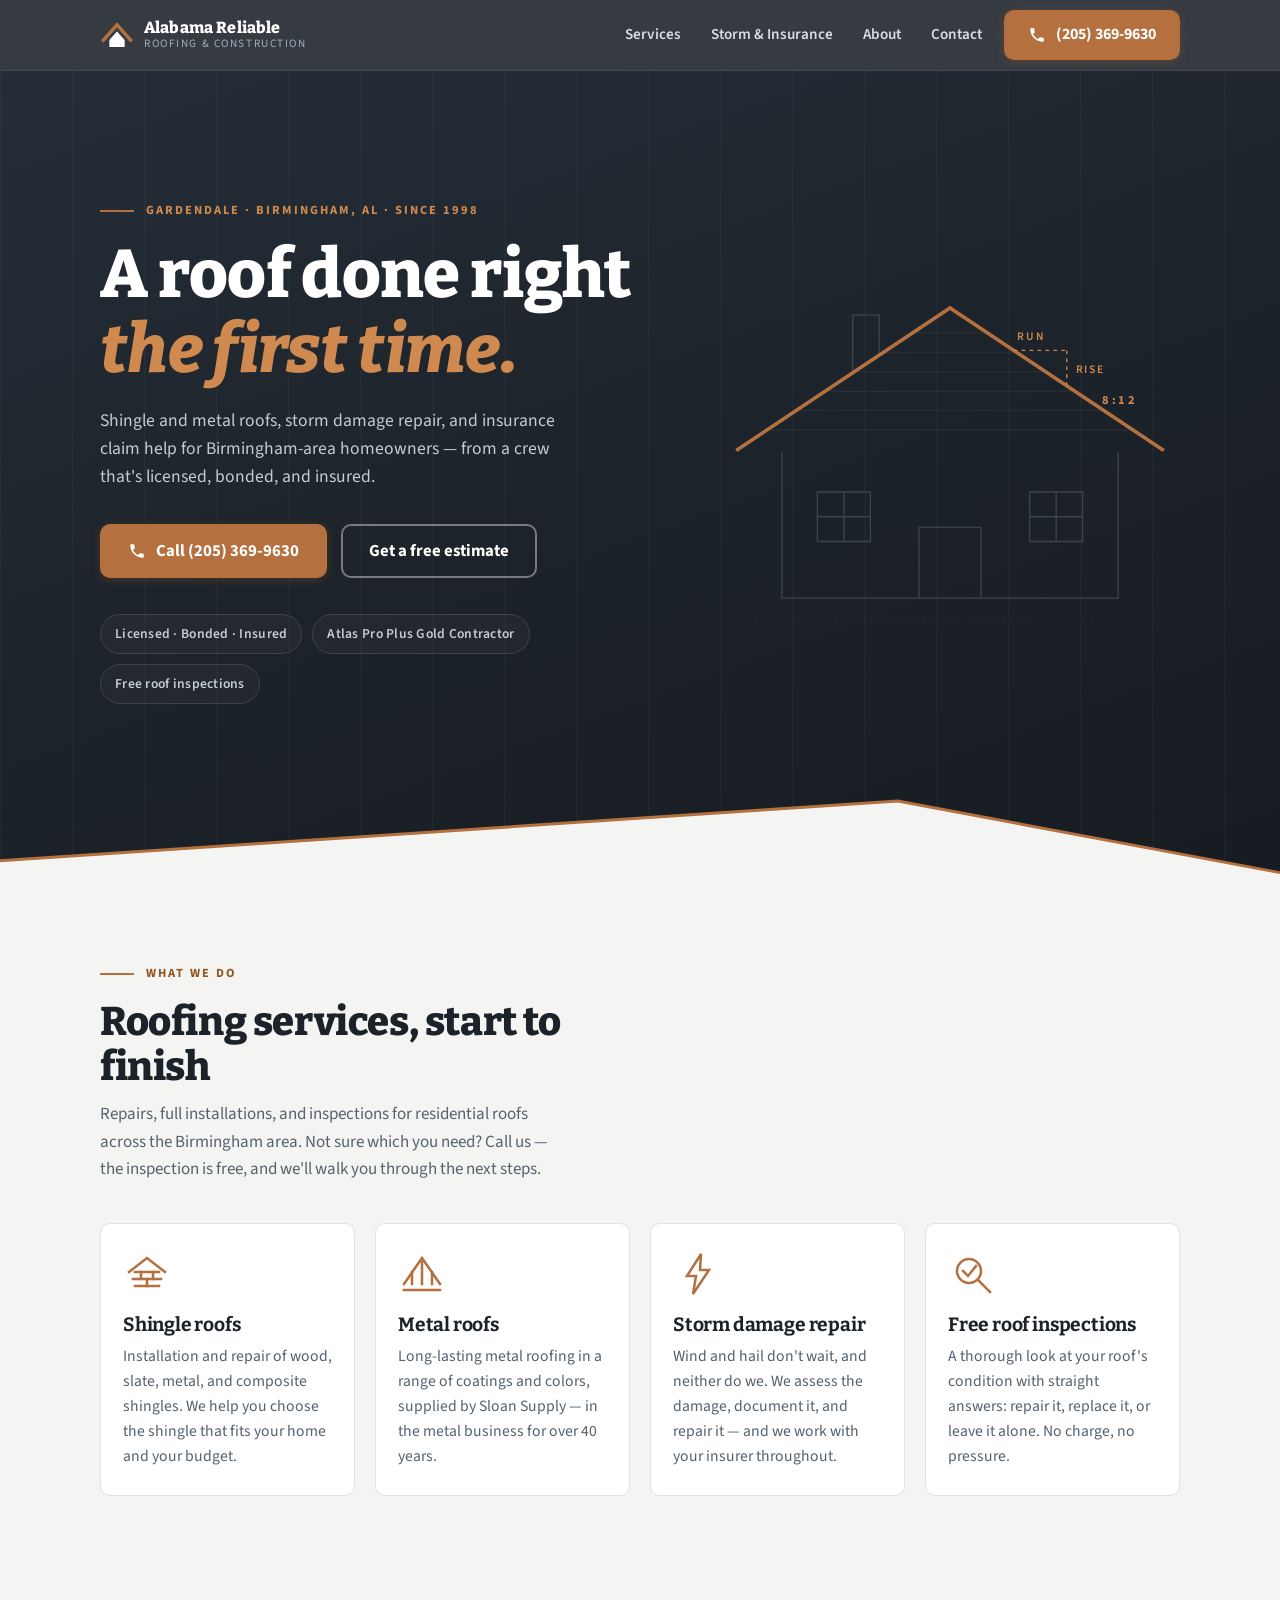
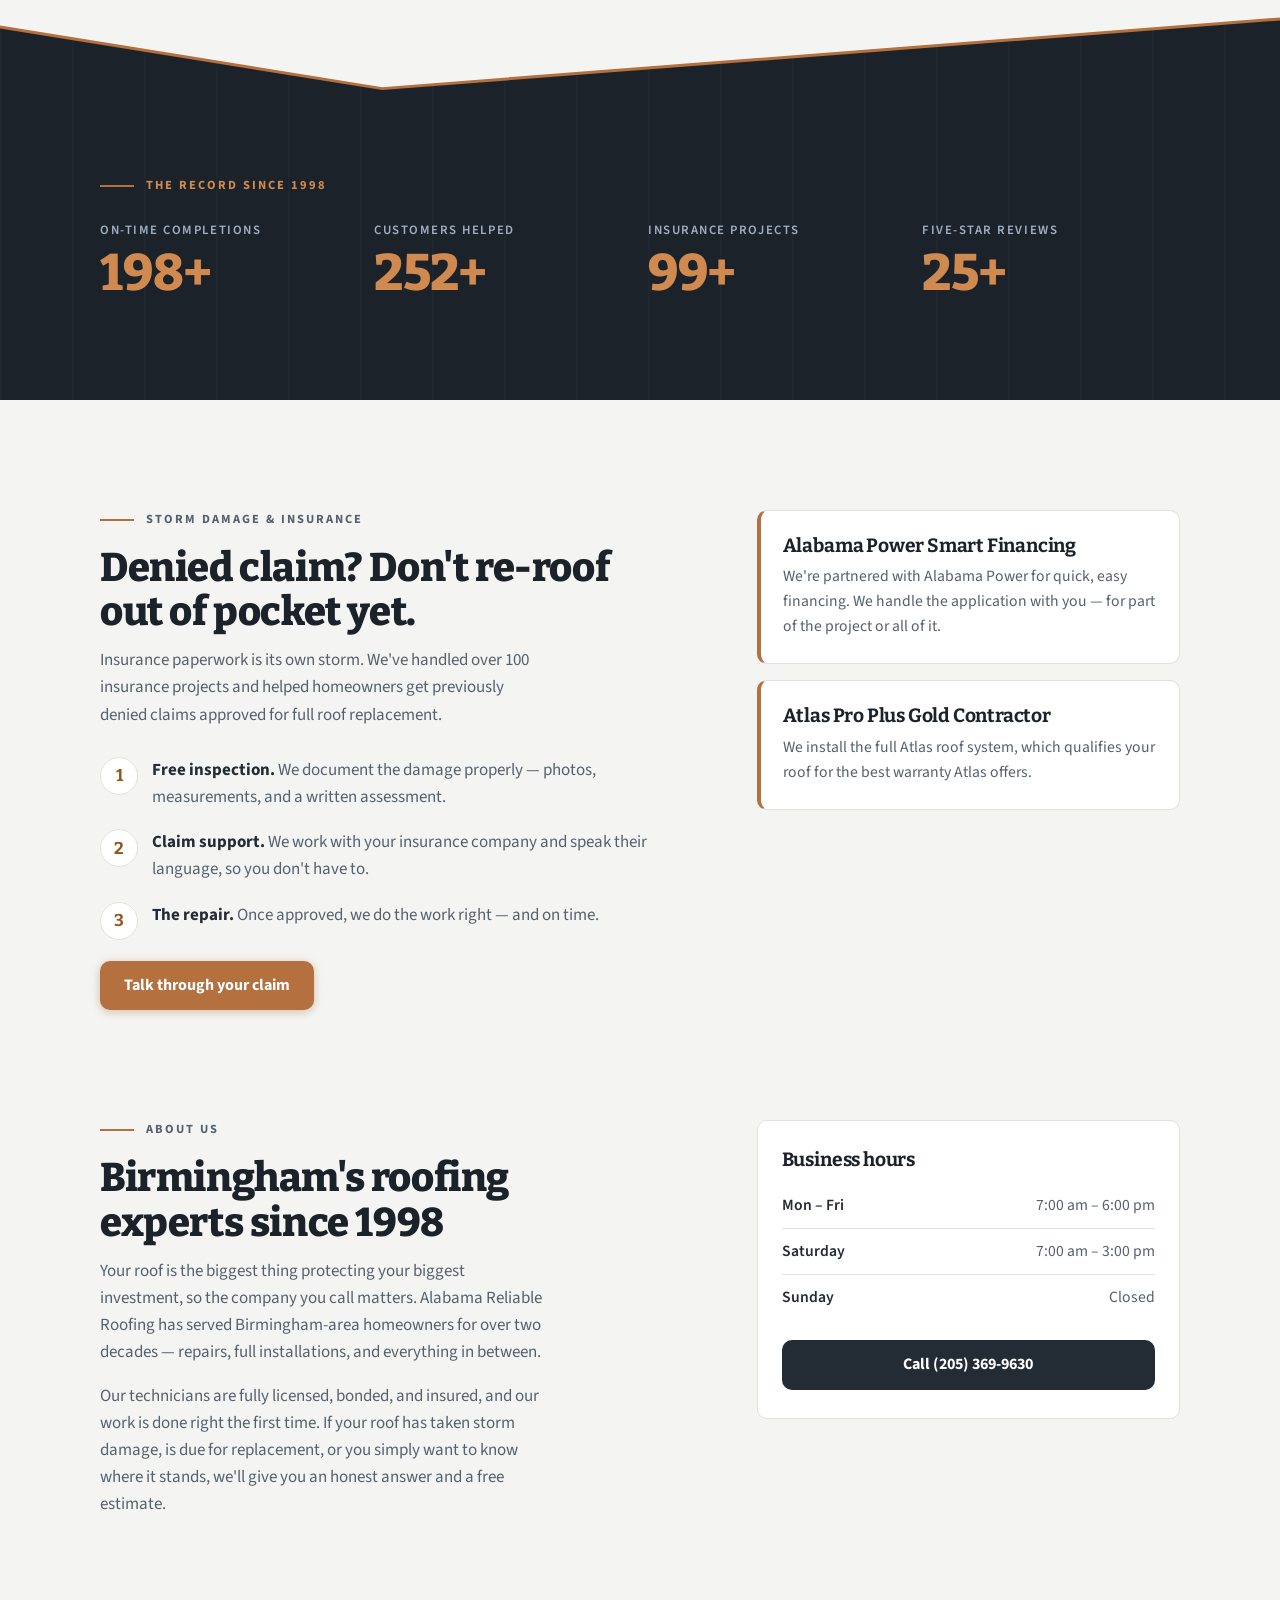
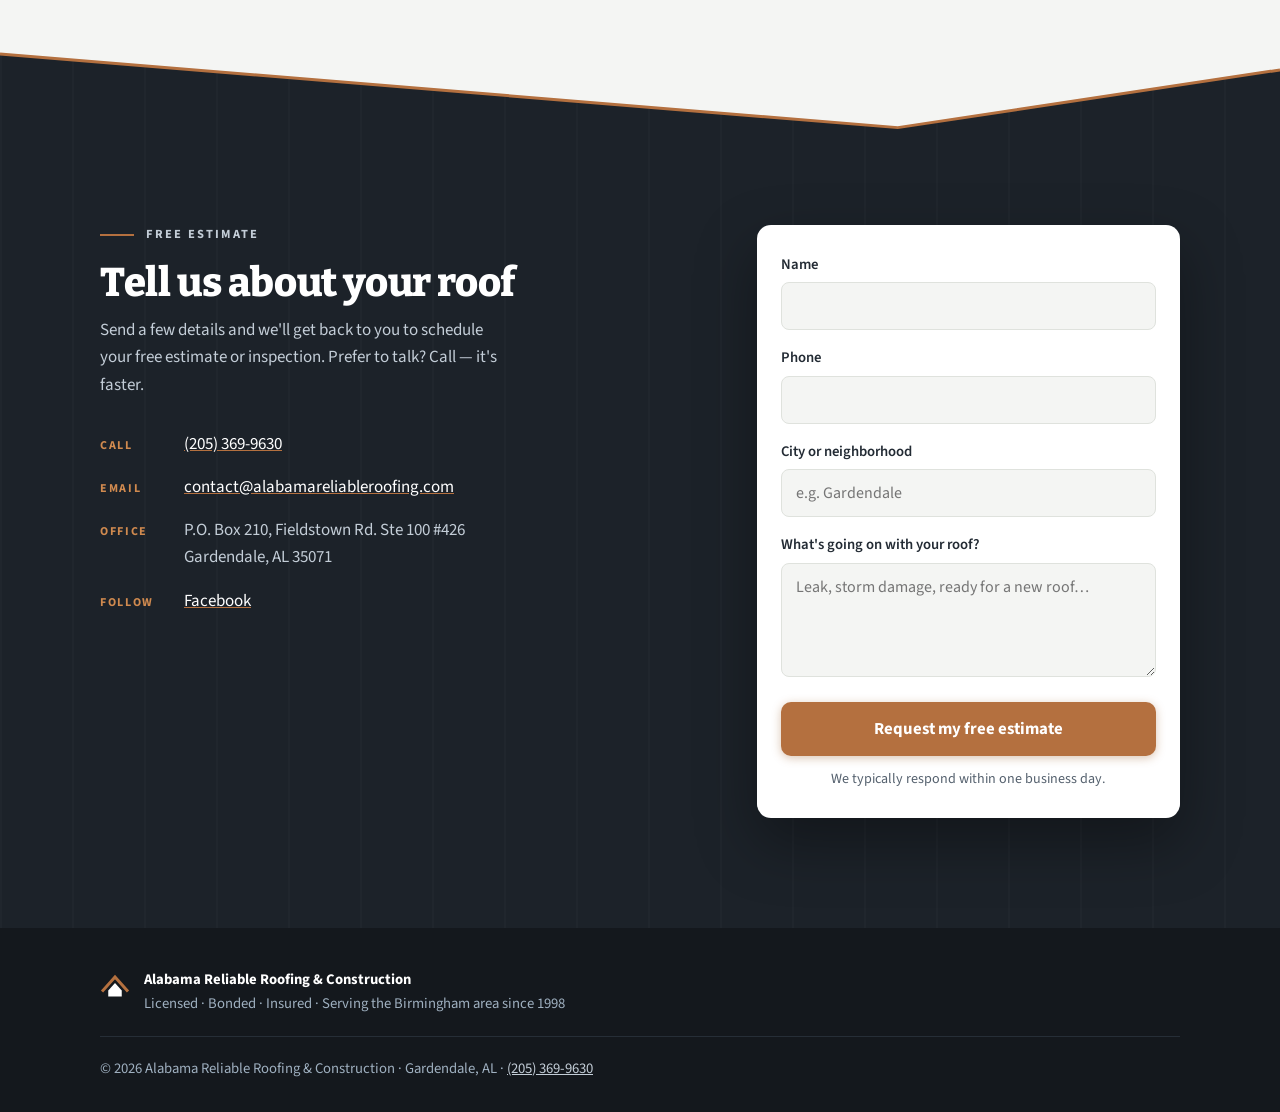
==== index.html @ 1217beed "Alabama Reliable Roofing website remake Static single-page site for Alabama Reliable Roofing & Const" ====
<!DOCTYPE html>
<html lang="en">
<head>
<meta charset="UTF-8">
<meta name="viewport" content="width=device-width, initial-scale=1, viewport-fit=cover">
<title>Alabama Reliable Roofing &amp; Construction — Birmingham Roofers Since 1998</title>
<meta name="description" content="Shingle and metal roof installation, storm damage repair, insurance claim help, and free roof inspections for the Birmingham, Alabama area. Licensed, bonded, and insured since 1998. Call (205) 369-9630.">
<meta name="theme-color" content="#1C2229">
<link rel="canonical" href="https://arr284736.netlify.app/">

<meta property="og:type" content="website">
<meta property="og:title" content="Alabama Reliable Roofing &amp; Construction">
<meta property="og:description" content="Birmingham's roofing experts since 1998. Shingle &amp; metal roofs, storm damage repair, insurance claim help, free inspections. Call (205) 369-9630.">
<meta property="og:url" content="https://arr284736.netlify.app/">
<meta property="og:image" content="https://arr284736.netlify.app/og.png">
<meta name="twitter:card" content="summary_large_image">

<link rel="icon" href="/favicon.svg" type="image/svg+xml">
<link rel="apple-touch-icon" href="/icon-192.png">
<link rel="manifest" href="/manifest.webmanifest">

<link rel="preconnect" href="https://fonts.googleapis.com">
<link rel="preconnect" href="https://fonts.gstatic.com" crossorigin>
<link href="https://fonts.googleapis.com/css2?family=Bitter:wght@500;700;800&family=Source+Sans+3:wght@400;600;700&display=swap" rel="stylesheet">
<link rel="stylesheet" href="/styles.css">

<script type="application/ld+json">
{
  "@context": "https://schema.org",
  "@type": "RoofingContractor",
  "name": "Alabama Reliable Roofing & Construction",
  "telephone": "+1-205-369-9630",
  "email": "contact@alabamareliableroofing.com",
  "address": {
    "@type": "PostalAddress",
    "streetAddress": "P.O. Box 210, Fieldstown Rd. Ste 100 #426",
    "addressLocality": "Gardendale",
    "addressRegion": "AL",
    "postalCode": "35071",
    "addressCountry": "US"
  },
  "areaServed": "Birmingham, Alabama metro area",
  "foundingDate": "1998",
  "openingHours": ["Mo-Fr 07:00-18:00", "Sa 07:00-15:00"],
  "sameAs": ["https://facebook.com/Alabama-Reliable-Roofing-113484726121114"]
}
</script>
</head>
<body>

<header class="site-header" id="top">
  <div class="header-inner">
    <a class="brand" href="#top" aria-label="Alabama Reliable Roofing home">
      <svg class="brand-mark" viewBox="0 0 40 40" aria-hidden="true">
        <path d="M4 26 L20 8 L36 26" fill="none" stroke="var(--copper)" stroke-width="4" stroke-linecap="square"/>
        <path d="M11 26 L20 16 L29 26 L29 34 L11 34 Z" fill="currentColor"/>
      </svg>
      <span class="brand-text">
        <strong>Alabama Reliable</strong>
        <span>Roofing &amp; Construction</span>
      </span>
    </a>
    <nav class="site-nav" aria-label="Main">
      <a href="#services">Services</a>
      <a href="#storm">Storm &amp; Insurance</a>
      <a href="#about">About</a>
      <a href="#estimate">Contact</a>
    </nav>
    <a class="btn btn-copper header-call" href="tel:+12053699630">
      <svg viewBox="0 0 24 24" aria-hidden="true"><path fill="currentColor" d="M6.6 10.8c1.4 2.8 3.8 5.1 6.6 6.6l2.2-2.2c.3-.3.7-.4 1-.2 1.1.4 2.3.6 3.6.6.6 0 1 .4 1 1V20c0 .6-.4 1-1 1C10.6 21 3 13.4 3 4c0-.6.4-1 1-1h3.5c.6 0 1 .4 1 1 0 1.2.2 2.4.6 3.6.1.3 0 .7-.2 1l-2.3 2.2z"/></svg>
      (205) 369-9630
    </a>
  </div>
</header>

<main>

<!-- ============ HERO ============ -->
<section class="hero">
  <div class="hero-inner">
  <div class="hero-copy">
    <p class="spec-label hero-reveal r1"><span class="chalk"></span>Gardendale &middot; Birmingham, AL &middot; Since 1998</p>
    <h1 class="hero-reveal r2">A roof done right<br><em>the first time.</em></h1>
    <p class="hero-sub hero-reveal r3">Shingle and metal roofs, storm damage repair, and insurance claim help for Birmingham-area homeowners &mdash; from a crew that's licensed, bonded, and insured.</p>
    <div class="hero-ctas hero-reveal r4">
      <a class="btn btn-copper btn-lg" href="tel:+12053699630">
        <svg viewBox="0 0 24 24" aria-hidden="true"><path fill="currentColor" d="M6.6 10.8c1.4 2.8 3.8 5.1 6.6 6.6l2.2-2.2c.3-.3.7-.4 1-.2 1.1.4 2.3.6 3.6.6.6 0 1 .4 1 1V20c0 .6-.4 1-1 1C10.6 21 3 13.4 3 4c0-.6.4-1 1-1h3.5c.6 0 1 .4 1 1 0 1.2.2 2.4.6 3.6.1.3 0 .7-.2 1l-2.3 2.2z"/></svg>
        Call (205) 369-9630
      </a>
      <a class="btn btn-ghost btn-lg" href="#estimate">Get a free estimate</a>
    </div>
    <ul class="hero-chips hero-reveal r5">
      <li>Licensed &middot; Bonded &middot; Insured</li>
      <li>Atlas Pro Plus Gold Contractor</li>
      <li>Free roof inspections</li>
    </ul>
  </div>
  <figure class="hero-fig hero-reveal r4" aria-hidden="true">
    <svg viewBox="0 0 520 430" fill="none">
      <!-- house body -->
      <g stroke="#46505C" stroke-width="1.5" opacity="0.75">
        <path d="M70 214 L70 380 L450 380 L450 214"/>
        <path d="M225 380 L225 300 L295 300 L295 380"/>
        <path d="M110 260 h60 v56 h-60 Z M350 260 h60 v56 h-60 Z"/>
        <path d="M110 288 h60 M140 260 v56 M350 288 h60 M380 260 v56"/>
      </g>
      <!-- chimney -->
      <path d="M150 125 L150 60 L180 60 L180 105" stroke="#46505C" stroke-width="1.5" opacity="0.75"/>
      <!-- shingle courses -->
      <g stroke="#46505C" stroke-width="1" opacity="0.4">
        <path d="M53 190 L467 190 M86 168 L434 168 M119 146 L401 146 M152 124 L368 124 M185 102 L335 102 M218 80 L302 80"/>
      </g>
      <!-- roofline: exact 8:12 pitch (rise 160, run 240) -->
      <path d="M20 212 L260 52 L500 212" stroke="#B4703F" stroke-width="4" stroke-linecap="square"/>
      <!-- pitch annotation -->
      <g stroke="#D08A4F" stroke-width="1.5" stroke-dasharray="4 5">
        <path d="M332 100 L392 100 M392 100 L392 140"/>
      </g>
      <text x="336" y="88" font-family="'Source Sans 3',sans-serif" font-size="13" font-weight="600" letter-spacing="2" fill="#D08A4F">RUN</text>
      <text x="402" y="126" font-family="'Source Sans 3',sans-serif" font-size="13" font-weight="600" letter-spacing="2" fill="#D08A4F">RISE</text>
      <text x="432" y="160" font-family="'Source Sans 3',sans-serif" font-size="14" font-weight="700" letter-spacing="3" fill="#D08A4F">8:12</text>
      <!-- ground chalk line -->
      <path d="M20 404 L500 404" stroke="#46505C" stroke-width="1" stroke-dasharray="2 8" opacity="0.6"/>
    </svg>
  </figure>
  </div>
  <!-- signature roofline divider -->
  <svg class="roofline roofline-hero" viewBox="0 0 1440 90" preserveAspectRatio="none" aria-hidden="true">
    <path d="M0 90 L0 66 L1010 6 L1440 78 L1440 90 Z" fill="var(--paper)"/>
    <path d="M0 66 L1010 6 L1440 78" fill="none" stroke="var(--copper)" stroke-width="3"/>
  </svg>
</section>

<!-- ============ SERVICES ============ -->
<section class="section section-services" id="services">
  <div class="container">
    <p class="spec-label reveal"><span class="chalk"></span>What we do</p>
    <h2 class="reveal">Roofing services, start to finish</h2>
    <p class="section-lead reveal">Repairs, full installations, and inspections for residential roofs across the Birmingham area. Not sure which you need? Call us &mdash; the inspection is free, and we'll walk you through the next steps.</p>

    <div class="card-grid">
      <article class="card reveal">
        <div class="card-icon" aria-hidden="true">
          <svg viewBox="0 0 48 48"><g fill="none" stroke="currentColor" stroke-width="2.5" stroke-linecap="square"><path d="M6 22 L24 8 L42 22"/><path d="M12 22 h24 M10 29 h28 M12 36 h24"/><path d="M18 22 v7 M30 22 v7 M24 29 v7"/></g></svg>
        </div>
        <h3>Shingle roofs</h3>
        <p>Installation and repair of wood, slate, metal, and composite shingles. We help you choose the shingle that fits your home and your budget.</p>
      </article>
      <article class="card reveal">
        <div class="card-icon" aria-hidden="true">
          <svg viewBox="0 0 48 48"><g fill="none" stroke="currentColor" stroke-width="2.5" stroke-linecap="square"><path d="M6 34 L24 8 L42 34"/><path d="M14 34 L14 22 M24 34 L24 12 M34 34 L34 22"/><path d="M6 40 h36"/></g></svg>
        </div>
        <h3>Metal roofs</h3>
        <p>Long-lasting metal roofing in a range of coatings and colors, supplied by Sloan Supply &mdash; in the metal business for over 40 years.</p>
      </article>
      <article class="card reveal">
        <div class="card-icon" aria-hidden="true">
          <svg viewBox="0 0 48 48"><g fill="none" stroke="currentColor" stroke-width="2.5" stroke-linecap="square"><path d="M28 4 L14 26 h9 L20 44 L36 20 h-9 Z"/></g></svg>
        </div>
        <h3>Storm damage repair</h3>
        <p>Wind and hail don't wait, and neither do we. We assess the damage, document it, and repair it &mdash; and we work with your insurer throughout.</p>
      </article>
      <article class="card reveal">
        <div class="card-icon" aria-hidden="true">
          <svg viewBox="0 0 48 48"><g fill="none" stroke="currentColor" stroke-width="2.5" stroke-linecap="square"><circle cx="21" cy="21" r="12"/><path d="M30 30 L42 42"/><path d="M15 21 L20 26 L28 16"/></g></svg>
        </div>
        <h3>Free roof inspections</h3>
        <p>A thorough look at your roof's condition with straight answers: repair it, replace it, or leave it alone. No charge, no pressure.</p>
      </article>
    </div>
  </div>
</section>

<!-- ============ STATS BAND ============ -->
<section class="stats-band">
  <svg class="roofline roofline-top" viewBox="0 0 1440 90" preserveAspectRatio="none" aria-hidden="true">
    <path d="M0 0 L1440 0 L1440 14 L430 84 L0 22 Z" fill="var(--paper)"/>
    <path d="M0 22 L430 84 L1440 14" fill="none" stroke="var(--copper)" stroke-width="3"/>
  </svg>
  <div class="container stats-inner">
    <p class="spec-label spec-label-dark reveal"><span class="chalk"></span>The record since 1998</p>
    <dl class="stats-grid">
      <div class="stat reveal"><dt>On-time completions</dt><dd><span class="count" data-count="200">0</span>+</dd></div>
      <div class="stat reveal"><dt>Customers helped</dt><dd><span class="count" data-count="255">0</span>+</dd></div>
      <div class="stat reveal"><dt>Insurance projects</dt><dd><span class="count" data-count="100">0</span>+</dd></div>
      <div class="stat reveal"><dt>Five-star reviews</dt><dd><span class="count" data-count="25">0</span>+</dd></div>
    </dl>
  </div>
</section>

<!-- ============ STORM / INSURANCE ============ -->
<section class="section section-storm" id="storm">
  <div class="container split">
    <div class="split-copy">
      <p class="spec-label reveal"><span class="chalk"></span>Storm damage &amp; insurance</p>
      <h2 class="reveal">Denied claim? Don't re-roof out of pocket yet.</h2>
      <p class="reveal">Insurance paperwork is its own storm. We've handled over 100 insurance projects and helped homeowners get previously denied claims approved for full roof replacement.</p>
      <ol class="claim-steps">
        <li class="reveal"><strong>Free inspection.</strong> We document the damage properly &mdash; photos, measurements, and a written assessment.</li>
        <li class="reveal"><strong>Claim support.</strong> We work with your insurance company and speak their language, so you don't have to.</li>
        <li class="reveal"><strong>The repair.</strong> Once approved, we do the work right &mdash; and on time.</li>
      </ol>
      <a class="btn btn-copper reveal" href="tel:+12053699630">Talk through your claim</a>
    </div>
    <aside class="split-panel reveal" aria-label="Financing and warranty">
      <div class="panel-block">
        <h3>Alabama Power Smart Financing</h3>
        <p>We're partnered with Alabama Power for quick, easy financing. We handle the application with you &mdash; for part of the project or all of it.</p>
      </div>
      <div class="panel-block">
        <h3>Atlas Pro Plus Gold Contractor</h3>
        <p>We install the full Atlas roof system, which qualifies your roof for the best warranty Atlas offers.</p>
      </div>
    </aside>
  </div>
</section>

<!-- ============ ABOUT ============ -->
<section class="section section-about" id="about">
  <div class="container about-grid">
    <div>
      <p class="spec-label reveal"><span class="chalk"></span>About us</p>
      <h2 class="reveal">Birmingham's roofing experts since 1998</h2>
      <p class="reveal">Your roof is the biggest thing protecting your biggest investment, so the company you call matters. Alabama Reliable Roofing has served Birmingham-area homeowners for over two decades &mdash; repairs, full installations, and everything in between.</p>
      <p class="reveal">Our technicians are fully licensed, bonded, and insured, and our work is done right the first time. If your roof has taken storm damage, is due for replacement, or you simply want to know where it stands, we'll give you an honest answer and a free estimate.</p>
    </div>
    <div class="hours-card reveal">
      <h3>Business hours</h3>
      <table class="hours-table">
        <tbody>
          <tr><th scope="row">Mon &ndash; Fri</th><td>7:00 am &ndash; 6:00 pm</td></tr>
          <tr><th scope="row">Saturday</th><td>7:00 am &ndash; 3:00 pm</td></tr>
          <tr><th scope="row">Sunday</th><td>Closed</td></tr>
        </tbody>
      </table>
      <a class="btn btn-iron" href="tel:+12053699630">Call (205) 369-9630</a>
    </div>
  </div>
</section>

<!-- ============ CONTACT / ESTIMATE ============ -->
<section class="section section-estimate" id="estimate">
  <svg class="roofline roofline-top" viewBox="0 0 1440 90" preserveAspectRatio="none" aria-hidden="true">
    <path d="M0 0 L1440 0 L1440 26 L1010 84 L0 10 Z" fill="var(--paper)"/>
    <path d="M0 10 L1010 84 L1440 26" fill="none" stroke="var(--copper)" stroke-width="3"/>
  </svg>
  <div class="container split estimate-inner">
    <div class="estimate-copy">
      <p class="spec-label spec-label-dark reveal"><span class="chalk"></span>Free estimate</p>
      <h2 class="reveal">Tell us about your roof</h2>
      <p class="reveal">Send a few details and we'll get back to you to schedule your free estimate or inspection. Prefer to talk? Call &mdash; it's faster.</p>
      <ul class="contact-list reveal">
        <li><span class="contact-label">Call</span><a href="tel:+12053699630">(205) 369-9630</a></li>
        <li><span class="contact-label">Email</span><a href="mailto:contact@alabamareliableroofing.com">contact@alabamareliableroofing.com</a></li>
        <li><span class="contact-label">Office</span><span>P.O. Box 210, Fieldstown Rd. Ste 100 #426<br>Gardendale, AL 35071</span></li>
        <li><span class="contact-label">Follow</span><a href="https://facebook.com/Alabama-Reliable-Roofing-113484726121114" rel="noopener" target="_blank">Facebook</a></li>
      </ul>
    </div>
    <form class="estimate-form reveal" name="estimate" method="POST" action="/thanks.html" data-netlify="true" netlify-honeypot="bot-field">
      <input type="hidden" name="form-name" value="estimate">
      <p class="hidden-field"><label>Don't fill this out: <input name="bot-field"></label></p>
      <div class="field">
        <label for="f-name">Name</label>
        <input id="f-name" name="name" type="text" autocomplete="name" required>
      </div>
      <div class="field">
        <label for="f-phone">Phone</label>
        <input id="f-phone" name="phone" type="tel" autocomplete="tel" required>
      </div>
      <div class="field">
        <label for="f-city">City or neighborhood</label>
        <input id="f-city" name="city" type="text" autocomplete="address-level2" placeholder="e.g. Gardendale">
      </div>
      <div class="field">
        <label for="f-message">What's going on with your roof?</label>
        <textarea id="f-message" name="message" rows="4" placeholder="Leak, storm damage, ready for a new roof&hellip;"></textarea>
      </div>
      <button class="btn btn-copper btn-lg btn-block" type="submit">Request my free estimate</button>
      <p class="form-note">We typically respond within one business day.</p>
    </form>
  </div>
</section>

</main>

<footer class="site-footer">
  <div class="container footer-inner">
    <div class="footer-brand">
      <svg class="brand-mark" viewBox="0 0 40 40" aria-hidden="true">
        <path d="M4 26 L20 8 L36 26" fill="none" stroke="var(--copper)" stroke-width="4" stroke-linecap="square"/>
        <path d="M11 26 L20 16 L29 26 L29 34 L11 34 Z" fill="currentColor"/>
      </svg>
      <p><strong>Alabama Reliable Roofing &amp; Construction</strong><br>Licensed &middot; Bonded &middot; Insured &middot; Serving the Birmingham area since 1998</p>
    </div>
    <p class="footer-fine">&copy; <span id="year">2026</span> Alabama Reliable Roofing &amp; Construction &middot; Gardendale, AL &middot; <a href="tel:+12053699630">(205) 369-9630</a></p>
  </div>
</footer>

<!-- Mobile fixed call bar -->
<div class="call-bar" role="navigation" aria-label="Quick actions">
  <a class="call-bar-btn call-bar-call" href="tel:+12053699630">
    <svg viewBox="0 0 24 24" aria-hidden="true"><path fill="currentColor" d="M6.6 10.8c1.4 2.8 3.8 5.1 6.6 6.6l2.2-2.2c.3-.3.7-.4 1-.2 1.1.4 2.3.6 3.6.6.6 0 1 .4 1 1V20c0 .6-.4 1-1 1C10.6 21 3 13.4 3 4c0-.6.4-1 1-1h3.5c.6 0 1 .4 1 1 0 1.2.2 2.4.6 3.6.1.3 0 .7-.2 1l-2.3 2.2z"/></svg>
    Call now
  </a>
  <a class="call-bar-btn call-bar-estimate" href="#estimate">Free estimate</a>
</div>

<script src="/app.js" defer></script>
</body>
</html>
---- styles.css ----
/* Alabama Reliable Roofing — Iron & Copper
   Palette: iron #1C2229 / #2E3843, galvanized paper #F4F5F3,
   copper #B4703F, steel #55616E */

:root {
  --iron-900: #1C2229;
  --iron-800: #232B34;
  --iron-700: #2E3843;
  --steel: #55616E;
  --paper: #F4F5F3;
  --white: #FFFFFF;
  --copper: #B4703F;
  --copper-deep: #94551F;
  --copper-bright: #D08A4F;
  --line: #DFE2DD;
  --line-dark: #3A4551;
  --font-display: "Bitter", Georgia, serif;
  --font-body: "Source Sans 3", "Helvetica Neue", Arial, sans-serif;
  --radius: 10px;
  --container: 1120px;
  --callbar-h: 64px;
}

* { margin: 0; padding: 0; box-sizing: border-box; }

html { scroll-behavior: smooth; }
html:focus-within { scroll-behavior: smooth; }

body {
  font-family: var(--font-body);
  font-size: 1.0625rem;
  line-height: 1.6;
  color: var(--iron-800);
  background: var(--paper);
  -webkit-font-smoothing: antialiased;
  overflow-x: hidden;
}

img, svg { display: block; max-width: 100%; }

a { color: var(--copper-deep); }

:focus-visible {
  outline: 3px solid var(--copper);
  outline-offset: 2px;
}

.container {
  max-width: var(--container);
  margin: 0 auto;
  padding: 0 20px;
}

/* ---------- type ---------- */

h1, h2, h3 {
  font-family: var(--font-display);
  line-height: 1.12;
  color: var(--iron-900);
  letter-spacing: -0.01em;
}

h1 {
  font-size: clamp(2.4rem, 8.5vw, 4.2rem);
  font-weight: 800;
  color: var(--white);
}

h1 em {
  font-style: italic;
  color: var(--copper-bright);
}

h2 {
  font-size: clamp(1.7rem, 5vw, 2.5rem);
  font-weight: 800;
  margin-bottom: 0.75rem;
  max-width: 22ch;
}

h3 {
  font-size: 1.2rem;
  font-weight: 700;
  margin-bottom: 0.5rem;
}

.spec-label {
  display: flex;
  align-items: center;
  gap: 12px;
  font-size: 0.78rem;
  font-weight: 700;
  letter-spacing: 0.16em;
  text-transform: uppercase;
  color: var(--copper-deep);
  margin-bottom: 1rem;
}

.spec-label .chalk {
  display: inline-block;
  width: 34px;
  height: 2px;
  background: var(--copper);
  flex: none;
}

.spec-label-dark { color: var(--copper-bright); }

.section-lead {
  max-width: 58ch;
  color: var(--steel);
  margin-bottom: 2.5rem;
}

/* ---------- buttons ---------- */

.btn {
  display: inline-flex;
  align-items: center;
  justify-content: center;
  gap: 10px;
  min-height: 48px;
  padding: 12px 24px;
  border: 0;
  border-radius: var(--radius);
  font-family: var(--font-body);
  font-size: 1rem;
  font-weight: 700;
  text-decoration: none;
  cursor: pointer;
  transition: transform 0.15s ease, box-shadow 0.15s ease, background-color 0.15s ease;
}

.btn svg { width: 18px; height: 18px; flex: none; }

.btn:active { transform: translateY(1px) scale(0.99); }

.btn-copper {
  background: var(--copper);
  color: #fff;
  box-shadow: 0 2px 10px rgba(148, 85, 31, 0.35);
}
.btn-copper:hover { background: var(--copper-deep); }

.btn-ghost {
  background: transparent;
  color: var(--white);
  box-shadow: inset 0 0 0 2px rgba(255, 255, 255, 0.4);
}
.btn-ghost:hover { box-shadow: inset 0 0 0 2px rgba(255, 255, 255, 0.85); }

.btn-iron {
  background: var(--iron-800);
  color: #fff;
}
.btn-iron:hover { background: var(--iron-700); }

.btn-lg { min-height: 54px; padding: 14px 28px; font-size: 1.05rem; }
.btn-block { width: 100%; }

/* ---------- header ---------- */

.site-header {
  position: sticky;
  top: 0;
  z-index: 50;
  background: rgba(28, 34, 41, 0.88);
  -webkit-backdrop-filter: blur(14px);
  backdrop-filter: blur(14px);
  border-bottom: 1px solid rgba(255, 255, 255, 0.08);
  padding-top: env(safe-area-inset-top);
}

.header-inner {
  max-width: var(--container);
  margin: 0 auto;
  padding: 10px 20px;
  display: flex;
  align-items: center;
  gap: 20px;
}

.brand {
  display: flex;
  align-items: center;
  gap: 10px;
  text-decoration: none;
  color: var(--white);
  min-height: 44px;
}

.brand-mark { width: 34px; height: 34px; flex: none; }

.brand-text { line-height: 1.15; }
.brand-text strong {
  display: block;
  font-family: var(--font-display);
  font-weight: 800;
  font-size: 1rem;
  letter-spacing: 0.01em;
}
.brand-text span span, .brand-text > span {
  display: block;
  font-size: 0.7rem;
  letter-spacing: 0.14em;
  text-transform: uppercase;
  color: #9FB0C0;
}

.site-nav {
  display: none;
  margin-left: auto;
  gap: 26px;
}

.site-nav a {
  color: #D7DEE5;
  text-decoration: none;
  font-weight: 600;
  font-size: 0.95rem;
  padding: 10px 2px;
  border-bottom: 2px solid transparent;
  transition: color 0.15s ease, border-color 0.15s ease;
}
.site-nav a:hover { color: #fff; border-bottom-color: var(--copper); }

.header-call { display: none; margin-left: auto; }

@media (min-width: 900px) {
  .site-nav { display: flex; }
  .header-call { display: inline-flex; margin-left: 0; }
}

/* ---------- hero ---------- */

.hero {
  position: relative;
  background:
    /* standing-seam ribs */
    repeating-linear-gradient(90deg,
      rgba(255, 255, 255, 0.025) 0px, rgba(255, 255, 255, 0.025) 2px,
      transparent 2px, transparent 72px),
    linear-gradient(160deg, #242D37 0%, var(--iron-900) 55%, #171C22 100%);
  color: var(--white);
  padding: clamp(64px, 12vw, 130px) 0 clamp(120px, 16vw, 180px);
}

.hero-inner {
  max-width: var(--container);
  margin: 0 auto;
  padding: 0 20px;
}

.hero .spec-label { color: var(--copper-bright); }

.hero-fig { display: none; }

@media (min-width: 1024px) {
  .hero-inner {
    display: grid;
    grid-template-columns: minmax(0, 1fr) 460px;
    gap: 72px;
    align-items: center;
  }
  .hero-fig { display: block; margin: 0; }
  .hero-fig svg { width: 100%; height: auto; }
}

.hero-sub {
  max-width: 52ch;
  margin-top: 1.25rem;
  font-size: 1.1rem;
  color: #C3CDD7;
}

.hero-ctas {
  display: flex;
  flex-wrap: wrap;
  gap: 14px;
  margin-top: 2rem;
}

.hero-chips {
  display: flex;
  flex-wrap: wrap;
  gap: 10px;
  list-style: none;
  margin-top: 2.25rem;
}

.hero-chips li {
  font-size: 0.85rem;
  font-weight: 600;
  letter-spacing: 0.02em;
  color: #C3CDD7;
  padding: 8px 14px;
  border: 1px solid var(--line-dark);
  border-radius: 999px;
  background: rgba(255, 255, 255, 0.03);
}

/* rooflines (signature) */
.roofline {
  position: absolute;
  left: 0;
  right: 0;
  width: 100%;
  height: clamp(44px, 7vw, 90px);
}

.roofline-hero { bottom: -1px; }
.roofline-top { top: -1px; }

/* ---------- sections ---------- */

.section { padding: clamp(64px, 9vw, 110px) 0; }

.section-services { padding-top: clamp(48px, 7vw, 80px); }

.card-grid {
  display: grid;
  gap: 16px;
  grid-template-columns: 1fr;
}

@media (min-width: 640px) { .card-grid { grid-template-columns: 1fr 1fr; gap: 20px; } }
@media (min-width: 1024px) { .card-grid { grid-template-columns: repeat(4, 1fr); } }

.card {
  background: var(--white);
  border: 1px solid var(--line);
  border-radius: var(--radius);
  padding: 26px 22px;
  transition: transform 0.2s ease, box-shadow 0.2s ease;
}

.card:hover {
  transform: translateY(-3px);
  box-shadow: 0 12px 28px rgba(28, 34, 41, 0.1);
}

.card-icon {
  width: 48px;
  height: 48px;
  color: var(--copper);
  margin-bottom: 16px;
}

.card p { color: var(--steel); font-size: 0.98rem; }

/* ---------- stats band ---------- */

.stats-band {
  position: relative;
  background:
    repeating-linear-gradient(90deg,
      rgba(255, 255, 255, 0.02) 0px, rgba(255, 255, 255, 0.02) 2px,
      transparent 2px, transparent 72px),
    var(--iron-900);
  color: var(--white);
  padding: clamp(120px, 16vw, 170px) 0 clamp(64px, 9vw, 100px);
}

.stats-grid {
  display: grid;
  grid-template-columns: 1fr 1fr;
  gap: 28px 16px;
  margin-top: 1.5rem;
}

@media (min-width: 900px) { .stats-grid { grid-template-columns: repeat(4, 1fr); } }

.stat dd {
  font-family: var(--font-display);
  font-size: clamp(2.2rem, 6vw, 3.2rem);
  font-weight: 800;
  color: var(--copper-bright);
  line-height: 1;
}

.stat dt {
  font-size: 0.8rem;
  font-weight: 600;
  letter-spacing: 0.12em;
  text-transform: uppercase;
  color: #9FB0C0;
  margin-bottom: 8px;
}

/* ---------- storm / split ---------- */

.split {
  display: grid;
  gap: 40px;
  grid-template-columns: 1fr;
  align-items: start;
}

@media (min-width: 960px) {
  .split { grid-template-columns: 7fr 5fr; gap: 64px; }
}

.split-copy > p { color: var(--steel); max-width: 56ch; }

.claim-steps {
  list-style: none;
  counter-reset: step;
  margin: 1.75rem 0 2rem;
  display: grid;
  gap: 18px;
}

.claim-steps li {
  counter-increment: step;
  position: relative;
  padding-left: 52px;
  color: var(--steel);
}

.claim-steps li strong { color: var(--iron-800); }

.claim-steps li::before {
  content: counter(step);
  position: absolute;
  left: 0;
  top: 0;
  width: 36px;
  height: 36px;
  display: grid;
  place-items: center;
  font-family: var(--font-display);
  font-weight: 700;
  color: var(--copper-deep);
  background: var(--white);
  border: 1px solid var(--line);
  border-radius: 50%;
}

.split-panel {
  display: grid;
  gap: 16px;
}

.panel-block {
  background: var(--white);
  border: 1px solid var(--line);
  border-left: 4px solid var(--copper);
  border-radius: var(--radius);
  padding: 24px 22px;
}

.panel-block p { color: var(--steel); font-size: 0.98rem; }

/* ---------- about ---------- */

.section-about { padding-top: 0; }

.about-grid {
  display: grid;
  gap: 40px;
  grid-template-columns: 1fr;
  align-items: start;
}

@media (min-width: 960px) {
  .about-grid { grid-template-columns: 7fr 5fr; gap: 64px; }
}

.about-grid p { color: var(--steel); max-width: 56ch; margin-bottom: 1rem; }

.hours-card {
  background: var(--white);
  border: 1px solid var(--line);
  border-radius: var(--radius);
  padding: 28px 24px;
}

.hours-table {
  width: 100%;
  border-collapse: collapse;
  margin: 12px 0 20px;
}

.hours-table th, .hours-table td {
  text-align: left;
  padding: 10px 0;
  border-bottom: 1px solid var(--line);
  font-size: 0.98rem;
}

.hours-table th { font-weight: 600; color: var(--iron-800); }
.hours-table td { text-align: right; color: var(--steel); }
.hours-table tr:last-child th, .hours-table tr:last-child td { border-bottom: 0; }

.hours-card .btn { width: 100%; }

/* ---------- estimate / contact ---------- */

.section-estimate {
  position: relative;
  background:
    repeating-linear-gradient(90deg,
      rgba(255, 255, 255, 0.02) 0px, rgba(255, 255, 255, 0.02) 2px,
      transparent 2px, transparent 72px),
    var(--iron-900);
  color: var(--white);
  padding-top: clamp(130px, 17vw, 180px);
}

.section-estimate h2 { color: var(--white); }
.estimate-copy > p { color: #C3CDD7; max-width: 50ch; }

.contact-list {
  list-style: none;
  margin-top: 2rem;
  display: grid;
  gap: 16px;
}

.contact-list li {
  display: grid;
  grid-template-columns: 72px 1fr;
  gap: 12px;
  align-items: baseline;
}

.contact-label {
  font-size: 0.75rem;
  font-weight: 700;
  letter-spacing: 0.14em;
  text-transform: uppercase;
  color: var(--copper-bright);
}

.contact-list a { color: var(--white); text-decoration-color: var(--copper); }
.contact-list span:not(.contact-label) { color: #C3CDD7; }

.estimate-form {
  background: var(--white);
  border-radius: 14px;
  padding: 28px 24px;
  color: var(--iron-800);
  box-shadow: 0 24px 60px rgba(0, 0, 0, 0.35);
}

.field { margin-bottom: 16px; }

.field label {
  display: block;
  font-weight: 600;
  font-size: 0.92rem;
  margin-bottom: 6px;
}

.field input, .field textarea {
  width: 100%;
  font-family: var(--font-body);
  font-size: 1rem;
  padding: 12px 14px;
  border: 1.5px solid var(--line);
  border-radius: 8px;
  background: var(--paper);
  color: var(--iron-900);
  transition: border-color 0.15s ease;
}

.field input:focus, .field textarea:focus {
  outline: none;
  border-color: var(--copper);
  background: var(--white);
}

.form-note {
  margin-top: 12px;
  font-size: 0.88rem;
  color: var(--steel);
  text-align: center;
}

.hidden-field { display: none; }

/* ---------- footer ---------- */

.site-footer {
  background: #14181D;
  color: #9FB0C0;
  padding: 40px 0 calc(28px + var(--callbar-h) + env(safe-area-inset-bottom));
  font-size: 0.92rem;
}

.footer-inner { display: grid; gap: 20px; }

.footer-brand {
  display: flex;
  gap: 14px;
  align-items: flex-start;
  color: var(--white);
}

.footer-brand .brand-mark { width: 30px; height: 30px; margin-top: 3px; }
.footer-brand strong { color: var(--white); }
.footer-brand p { color: #9FB0C0; }

.footer-fine { border-top: 1px solid #262E37; padding-top: 20px; }
.footer-fine a { color: #C3CDD7; }

@media (min-width: 900px) {
  .site-footer { padding-bottom: 32px; }
}

/* ---------- mobile call bar ---------- */

.call-bar {
  position: fixed;
  left: 0;
  right: 0;
  bottom: 0;
  z-index: 60;
  display: grid;
  grid-template-columns: 1fr 1fr;
  gap: 10px;
  padding: 10px 12px calc(10px + env(safe-area-inset-bottom));
  background: rgba(20, 24, 29, 0.92);
  -webkit-backdrop-filter: blur(14px);
  backdrop-filter: blur(14px);
  border-top: 1px solid rgba(255, 255, 255, 0.1);
}

.call-bar-btn {
  display: flex;
  align-items: center;
  justify-content: center;
  gap: 8px;
  min-height: 50px;
  border-radius: 12px;
  font-weight: 700;
  font-size: 1rem;
  text-decoration: none;
  transition: transform 0.12s ease;
}

.call-bar-btn:active { transform: scale(0.97); }

.call-bar-btn svg { width: 18px; height: 18px; }

.call-bar-call {
  background: var(--copper);
  color: #fff;
}

.call-bar-estimate {
  background: rgba(255, 255, 255, 0.1);
  color: #fff;
  box-shadow: inset 0 0 0 1.5px rgba(255, 255, 255, 0.25);
}

@media (min-width: 900px) {
  .call-bar { display: none; }
}

/* ---------- reveal animations ---------- */

.reveal {
  opacity: 0;
  transform: translateY(18px);
  transition: opacity 0.6s ease, transform 0.6s ease;
}

.reveal.is-visible {
  opacity: 1;
  transform: none;
}

/* hero load sequence */
.hero-reveal {
  opacity: 0;
  transform: translateY(16px);
  animation: heroUp 0.7s cubic-bezier(0.22, 1, 0.36, 1) forwards;
}

.hero-reveal.r1 { animation-delay: 0.05s; }
.hero-reveal.r2 { animation-delay: 0.15s; }
.hero-reveal.r3 { animation-delay: 0.3s; }
.hero-reveal.r4 { animation-delay: 0.45s; }
.hero-reveal.r5 { animation-delay: 0.6s; }

@keyframes heroUp {
  to { opacity: 1; transform: none; }
}

@media (prefers-reduced-motion: reduce) {
  html { scroll-behavior: auto; }
  .reveal, .hero-reveal {
    opacity: 1;
    transform: none;
    animation: none;
    transition: none;
  }
  .card:hover { transform: none; }
}
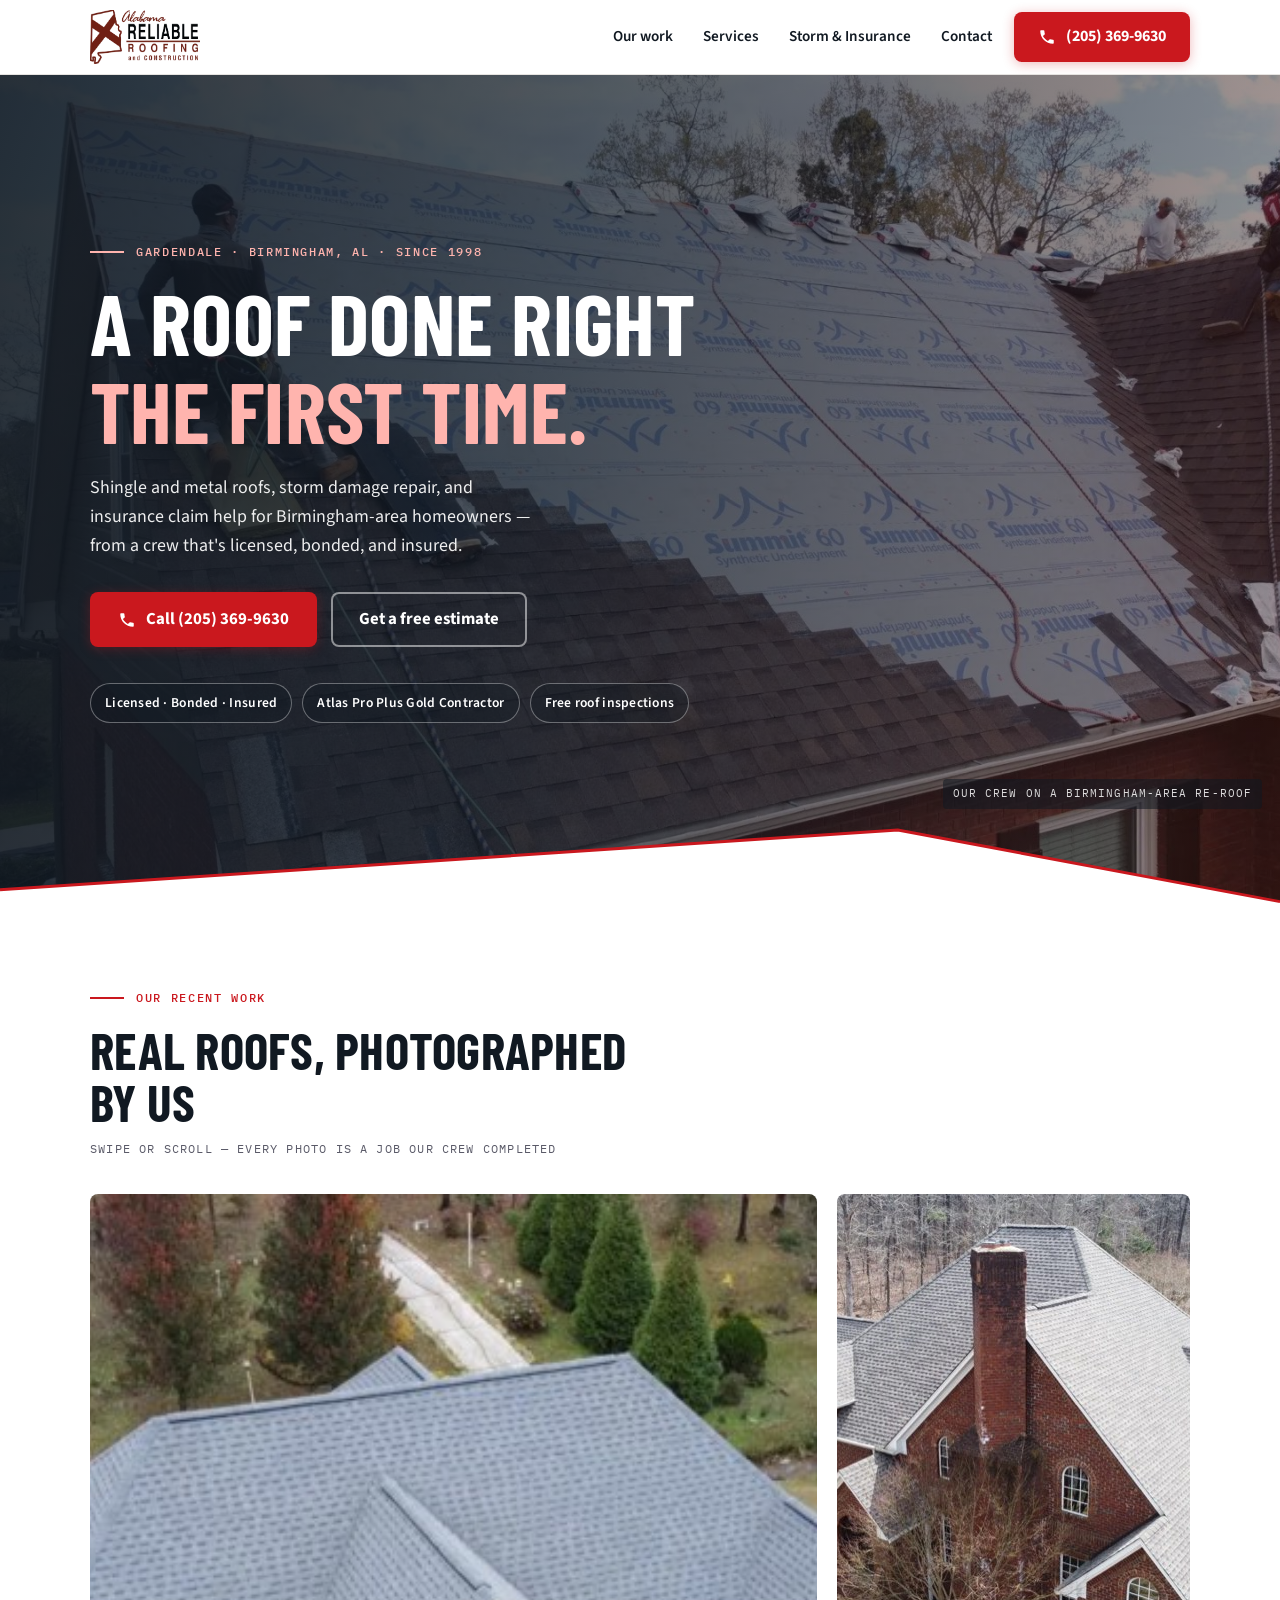
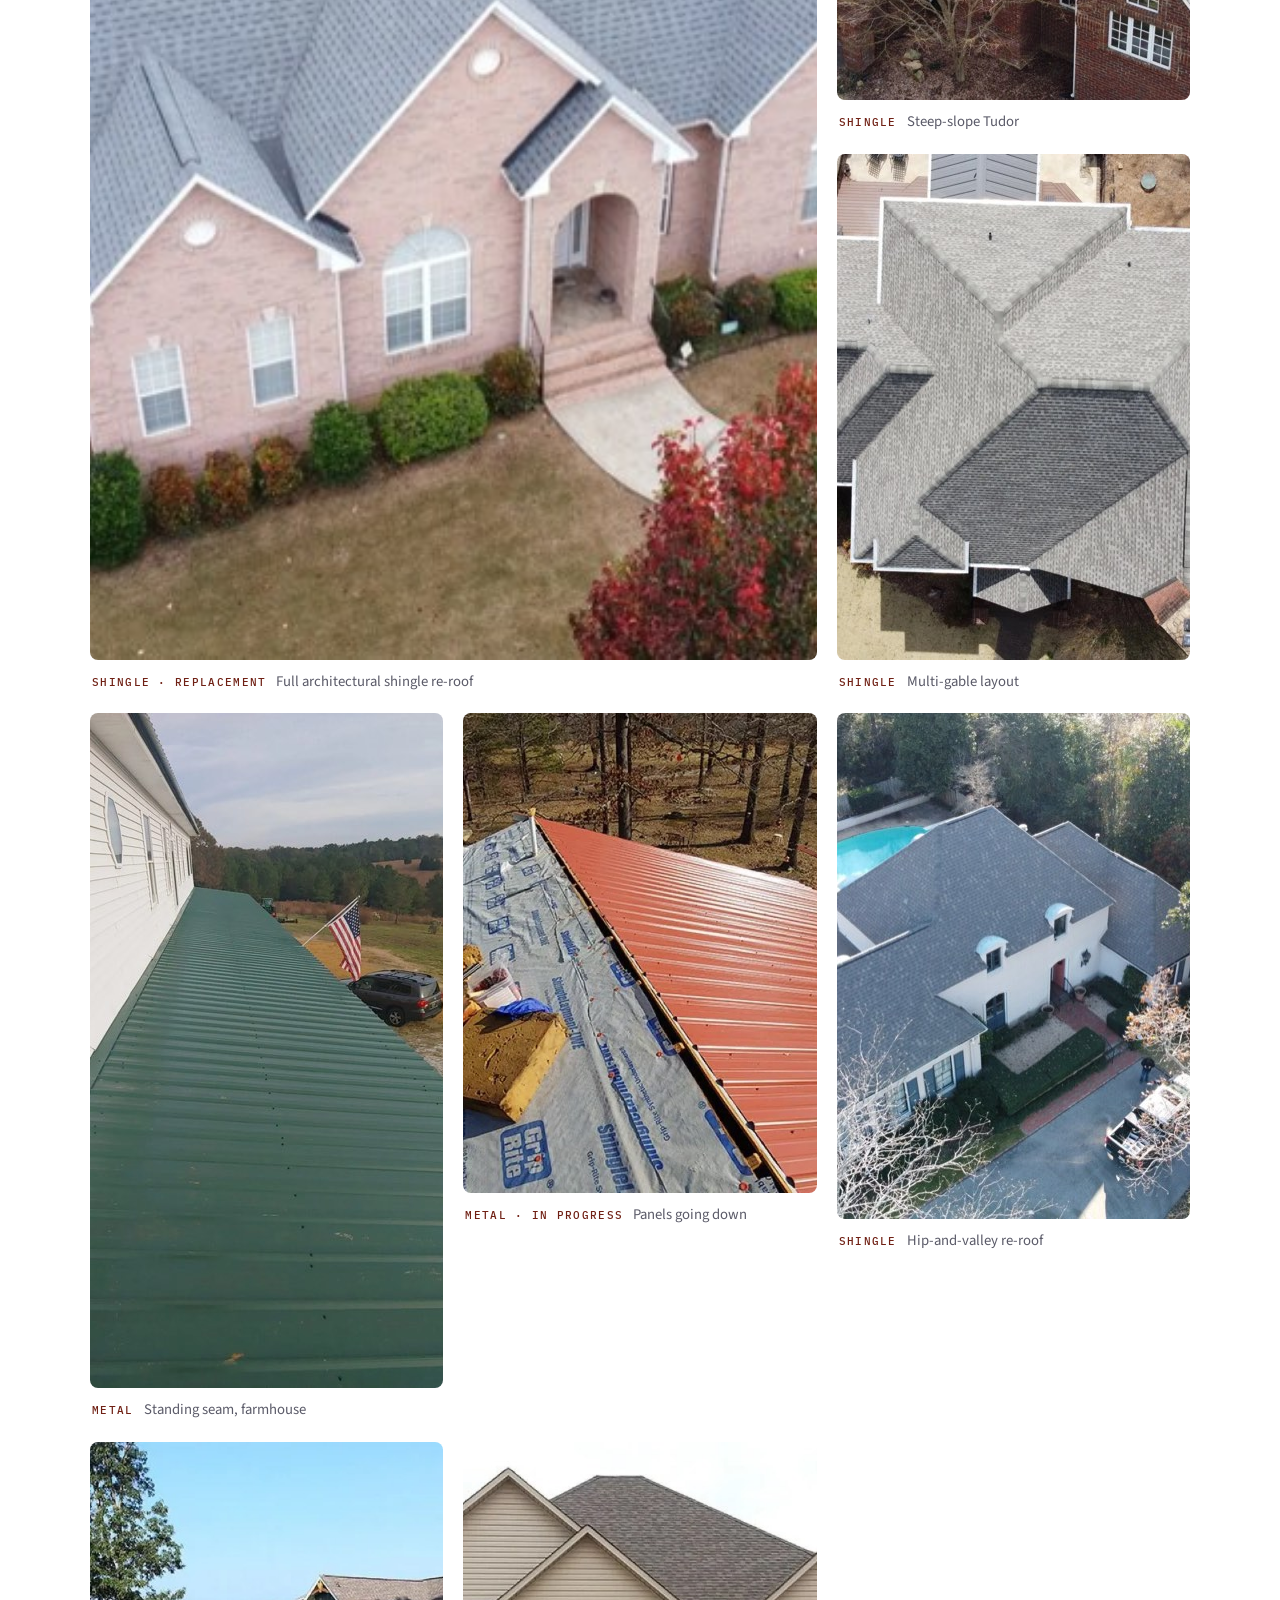
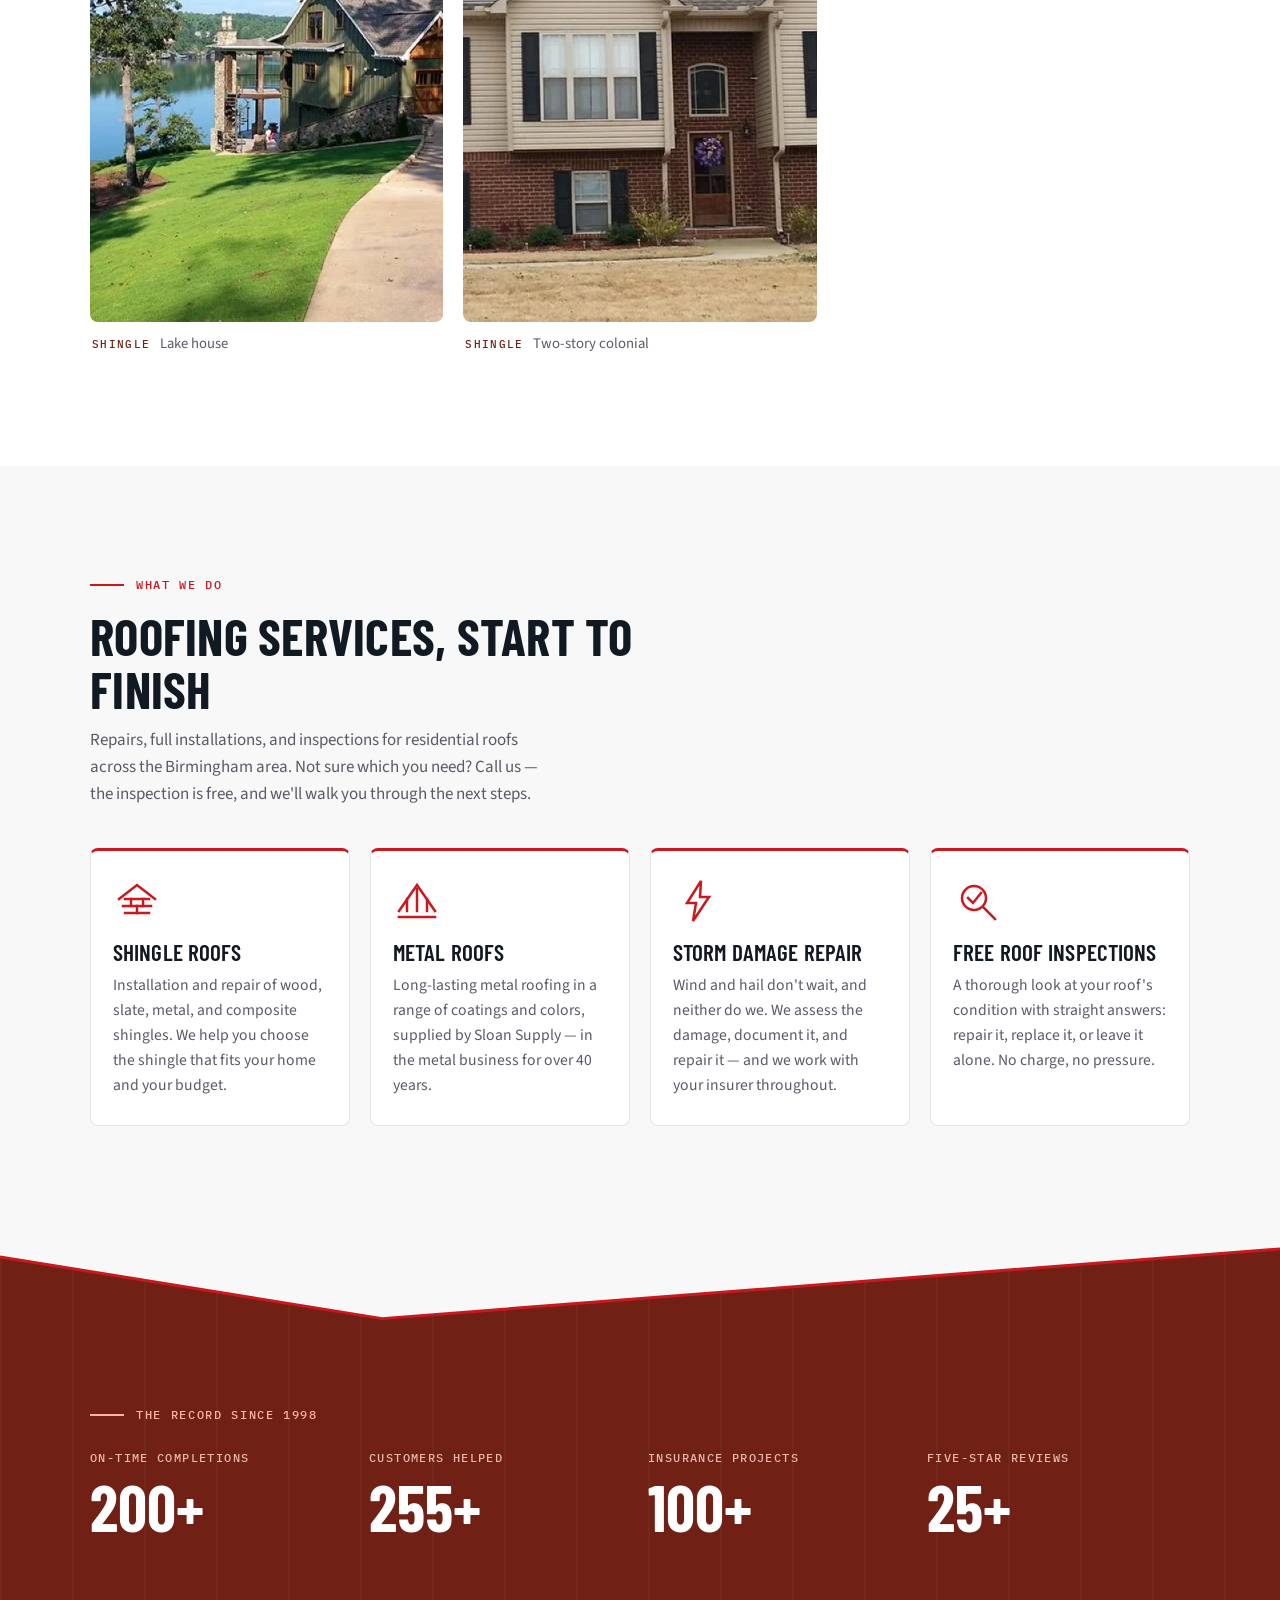
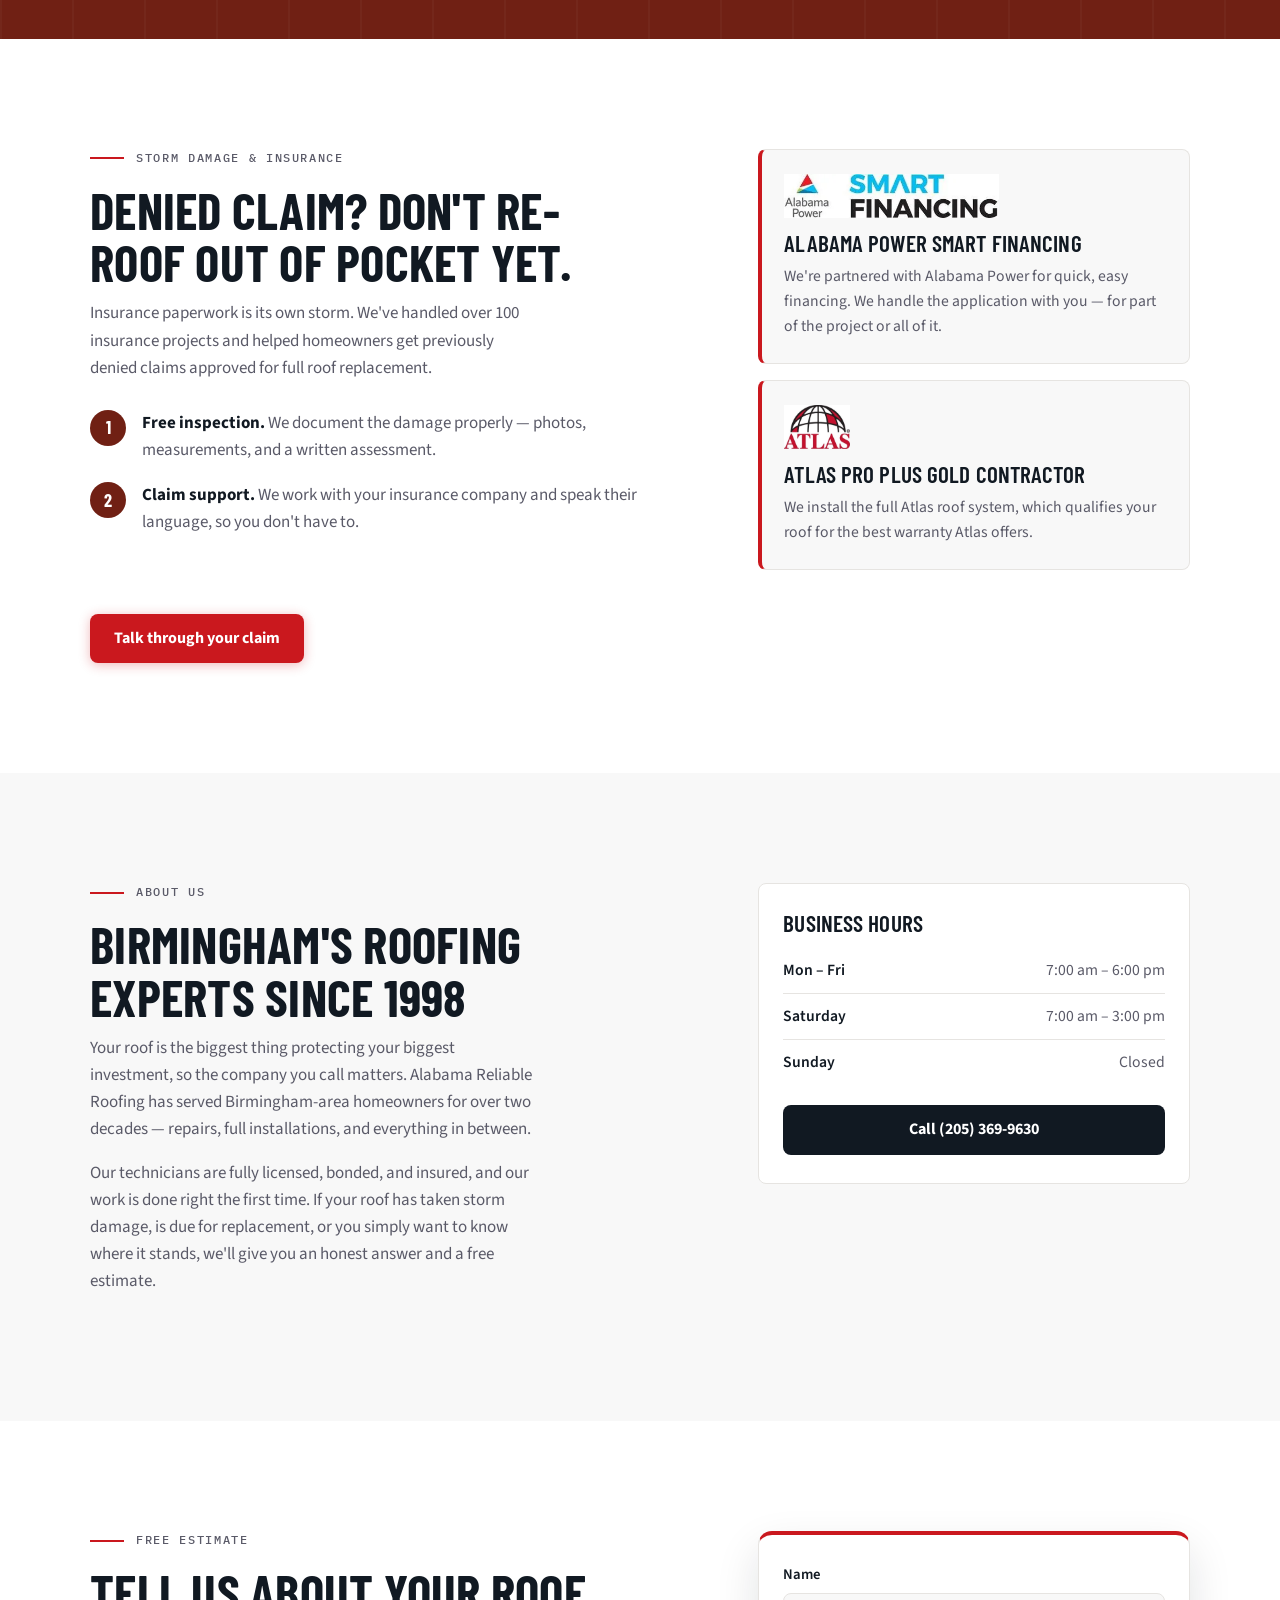
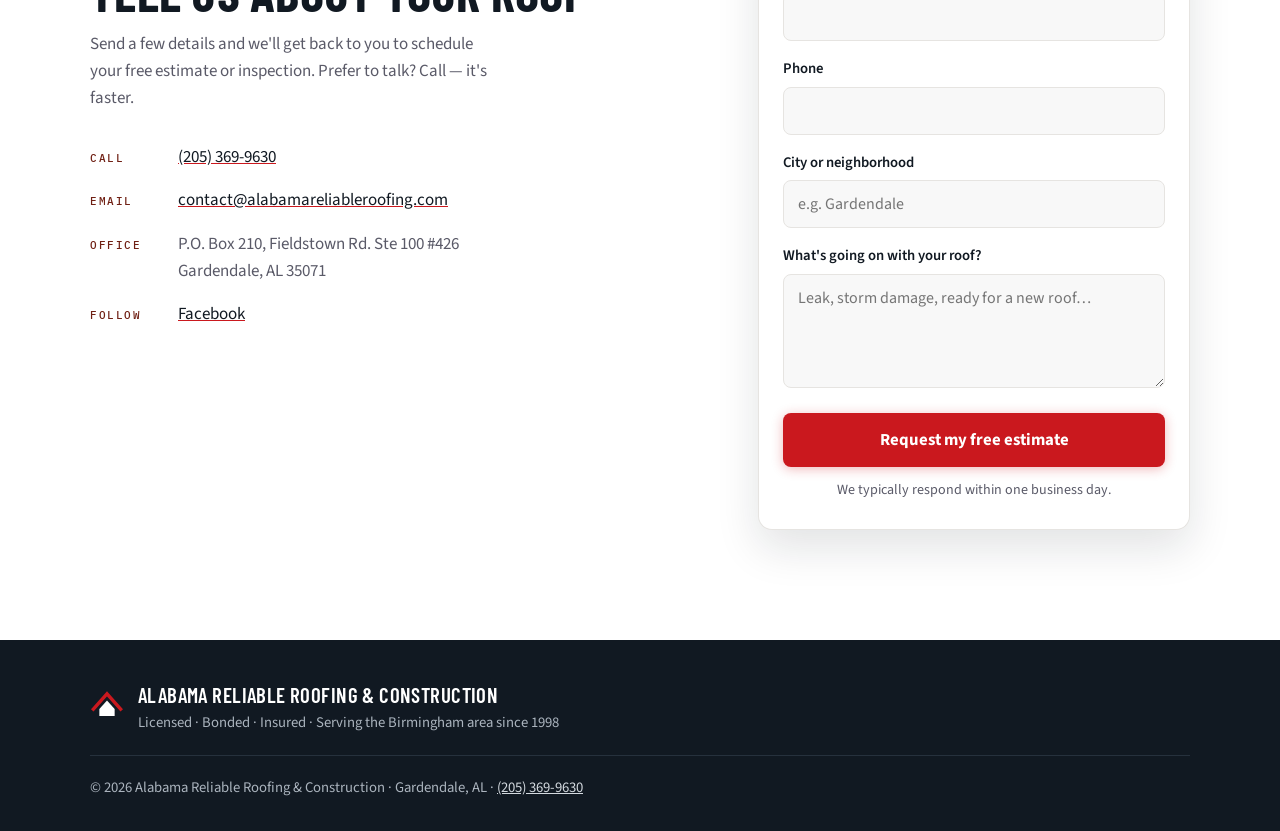
==== commit 82056973: "Rebrand: light theme in the company's real colors + real project photos - Extract exact brand colors" ====
--- a/index.html
+++ b/index.html
@@ -5,14 +5,14 @@
 <meta name="viewport" content="width=device-width, initial-scale=1, viewport-fit=cover">
 <title>Alabama Reliable Roofing &amp; Construction — Birmingham Roofers Since 1998</title>
 <meta name="description" content="Shingle and metal roof installation, storm damage repair, insurance claim help, and free roof inspections for the Birmingham, Alabama area. Licensed, bonded, and insured since 1998. Call (205) 369-9630.">
-<meta name="theme-color" content="#1C2229">
+<meta name="theme-color" content="#FFFFFF">
 <link rel="canonical" href="https://arr284736.netlify.app/">
 
 <meta property="og:type" content="website">
 <meta property="og:title" content="Alabama Reliable Roofing &amp; Construction">
 <meta property="og:description" content="Birmingham's roofing experts since 1998. Shingle &amp; metal roofs, storm damage repair, insurance claim help, free inspections. Call (205) 369-9630.">
 <meta property="og:url" content="https://arr284736.netlify.app/">
-<meta property="og:image" content="https://arr284736.netlify.app/og.png">
+<meta property="og:image" content="https://arr284736.netlify.app/og.jpg">
 <meta name="twitter:card" content="summary_large_image">
 
 <link rel="icon" href="/favicon.svg" type="image/svg+xml">
@@ -21,8 +21,9 @@
 
 <link rel="preconnect" href="https://fonts.googleapis.com">
 <link rel="preconnect" href="https://fonts.gstatic.com" crossorigin>
-<link href="https://fonts.googleapis.com/css2?family=Bitter:wght@500;700;800&family=Source+Sans+3:wght@400;600;700&display=swap" rel="stylesheet">
+<link href="https://fonts.googleapis.com/css2?family=Barlow+Condensed:wght@600;700&family=IBM+Plex+Mono:wght@500&family=Source+Sans+3:wght@400;600;700&display=swap" rel="stylesheet">
 <link rel="stylesheet" href="/styles.css">
+<link rel="preload" as="image" href="/photos/crew-shingle-install.jpg">
 
 <script type="application/ld+json">
 {
@@ -51,22 +52,15 @@
 <header class="site-header" id="top">
   <div class="header-inner">
     <a class="brand" href="#top" aria-label="Alabama Reliable Roofing home">
-      <svg class="brand-mark" viewBox="0 0 40 40" aria-hidden="true">
-        <path d="M4 26 L20 8 L36 26" fill="none" stroke="var(--copper)" stroke-width="4" stroke-linecap="square"/>
-        <path d="M11 26 L20 16 L29 26 L29 34 L11 34 Z" fill="currentColor"/>
-      </svg>
-      <span class="brand-text">
-        <strong>Alabama Reliable</strong>
-        <span>Roofing &amp; Construction</span>
-      </span>
+      <img src="/img/logo.webp" alt="Alabama Reliable Roofing and Construction" width="709" height="347">
     </a>
     <nav class="site-nav" aria-label="Main">
+      <a href="#work">Our work</a>
       <a href="#services">Services</a>
       <a href="#storm">Storm &amp; Insurance</a>
-      <a href="#about">About</a>
       <a href="#estimate">Contact</a>
     </nav>
-    <a class="btn btn-copper header-call" href="tel:+12053699630">
+    <a class="btn btn-red header-call" href="tel:+12053699630">
       <svg viewBox="0 0 24 24" aria-hidden="true"><path fill="currentColor" d="M6.6 10.8c1.4 2.8 3.8 5.1 6.6 6.6l2.2-2.2c.3-.3.7-.4 1-.2 1.1.4 2.3.6 3.6.6.6 0 1 .4 1 1V20c0 .6-.4 1-1 1C10.6 21 3 13.4 3 4c0-.6.4-1 1-1h3.5c.6 0 1 .4 1 1 0 1.2.2 2.4.6 3.6.1.3 0 .7-.2 1l-2.3 2.2z"/></svg>
       (205) 369-9630
     </a>
@@ -77,58 +71,79 @@
 
 <!-- ============ HERO ============ -->
 <section class="hero">
+  <img class="hero-photo" src="/photos/crew-shingle-install.jpg" alt="Alabama Reliable Roofing crew installing synthetic underlayment and architectural shingles on a Birmingham-area roof" fetchpriority="high">
   <div class="hero-inner">
-  <div class="hero-copy">
-    <p class="spec-label hero-reveal r1"><span class="chalk"></span>Gardendale &middot; Birmingham, AL &middot; Since 1998</p>
-    <h1 class="hero-reveal r2">A roof done right<br><em>the first time.</em></h1>
-    <p class="hero-sub hero-reveal r3">Shingle and metal roofs, storm damage repair, and insurance claim help for Birmingham-area homeowners &mdash; from a crew that's licensed, bonded, and insured.</p>
-    <div class="hero-ctas hero-reveal r4">
-      <a class="btn btn-copper btn-lg" href="tel:+12053699630">
-        <svg viewBox="0 0 24 24" aria-hidden="true"><path fill="currentColor" d="M6.6 10.8c1.4 2.8 3.8 5.1 6.6 6.6l2.2-2.2c.3-.3.7-.4 1-.2 1.1.4 2.3.6 3.6.6.6 0 1 .4 1 1V20c0 .6-.4 1-1 1C10.6 21 3 13.4 3 4c0-.6.4-1 1-1h3.5c.6 0 1 .4 1 1 0 1.2.2 2.4.6 3.6.1.3 0 .7-.2 1l-2.3 2.2z"/></svg>
-        Call (205) 369-9630
-      </a>
-      <a class="btn btn-ghost btn-lg" href="#estimate">Get a free estimate</a>
-    </div>
-    <ul class="hero-chips hero-reveal r5">
-      <li>Licensed &middot; Bonded &middot; Insured</li>
-      <li>Atlas Pro Plus Gold Contractor</li>
-      <li>Free roof inspections</li>
-    </ul>
-  </div>
-  <figure class="hero-fig hero-reveal r4" aria-hidden="true">
-    <svg viewBox="0 0 520 430" fill="none">
-      <!-- house body -->
-      <g stroke="#46505C" stroke-width="1.5" opacity="0.75">
-        <path d="M70 214 L70 380 L450 380 L450 214"/>
-        <path d="M225 380 L225 300 L295 300 L295 380"/>
-        <path d="M110 260 h60 v56 h-60 Z M350 260 h60 v56 h-60 Z"/>
-        <path d="M110 288 h60 M140 260 v56 M350 288 h60 M380 260 v56"/>
-      </g>
-      <!-- chimney -->
-      <path d="M150 125 L150 60 L180 60 L180 105" stroke="#46505C" stroke-width="1.5" opacity="0.75"/>
-      <!-- shingle courses -->
-      <g stroke="#46505C" stroke-width="1" opacity="0.4">
-        <path d="M53 190 L467 190 M86 168 L434 168 M119 146 L401 146 M152 124 L368 124 M185 102 L335 102 M218 80 L302 80"/>
-      </g>
-      <!-- roofline: exact 8:12 pitch (rise 160, run 240) -->
-      <path d="M20 212 L260 52 L500 212" stroke="#B4703F" stroke-width="4" stroke-linecap="square"/>
-      <!-- pitch annotation -->
-      <g stroke="#D08A4F" stroke-width="1.5" stroke-dasharray="4 5">
-        <path d="M332 100 L392 100 M392 100 L392 140"/>
-      </g>
-      <text x="336" y="88" font-family="'Source Sans 3',sans-serif" font-size="13" font-weight="600" letter-spacing="2" fill="#D08A4F">RUN</text>
-      <text x="402" y="126" font-family="'Source Sans 3',sans-serif" font-size="13" font-weight="600" letter-spacing="2" fill="#D08A4F">RISE</text>
-      <text x="432" y="160" font-family="'Source Sans 3',sans-serif" font-size="14" font-weight="700" letter-spacing="3" fill="#D08A4F">8:12</text>
-      <!-- ground chalk line -->
-      <path d="M20 404 L500 404" stroke="#46505C" stroke-width="1" stroke-dasharray="2 8" opacity="0.6"/>
-    </svg>
-  </figure>
-  </div>
+    <div class="hero-copy">
+      <p class="spec-label spec-label-light hero-reveal r1"><span class="chalk"></span>Gardendale &middot; Birmingham, AL &middot; Since 1998</p>
+      <h1 class="hero-reveal r2">A roof done right<br><em>the first time.</em></h1>
+      <p class="hero-sub hero-reveal r3">Shingle and metal roofs, storm damage repair, and insurance claim help for Birmingham-area homeowners &mdash; from a crew that's licensed, bonded, and insured.</p>
+      <div class="hero-ctas hero-reveal r4">
+        <a class="btn btn-red btn-lg" href="tel:+12053699630">
+          <svg viewBox="0 0 24 24" aria-hidden="true"><path fill="currentColor" d="M6.6 10.8c1.4 2.8 3.8 5.1 6.6 6.6l2.2-2.2c.3-.3.7-.4 1-.2 1.1.4 2.3.6 3.6.6.6 0 1 .4 1 1V20c0 .6-.4 1-1 1C10.6 21 3 13.4 3 4c0-.6.4-1 1-1h3.5c.6 0 1 .4 1 1 0 1.2.2 2.4.6 3.6.1.3 0 .7-.2 1l-2.3 2.2z"/></svg>
+          Call (205) 369-9630
+        </a>
+        <a class="btn btn-ghost btn-lg" href="#estimate">Get a free estimate</a>
+      </div>
+      <ul class="hero-chips hero-reveal r5">
+        <li>Licensed &middot; Bonded &middot; Insured</li>
+        <li>Atlas Pro Plus Gold Contractor</li>
+        <li>Free roof inspections</li>
+      </ul>
+    </div>
+  </div>
+  <p class="hero-tag">Our crew on a Birmingham-area re-roof</p>
   <!-- signature roofline divider -->
   <svg class="roofline roofline-hero" viewBox="0 0 1440 90" preserveAspectRatio="none" aria-hidden="true">
-    <path d="M0 90 L0 66 L1010 6 L1440 78 L1440 90 Z" fill="var(--paper)"/>
-    <path d="M0 66 L1010 6 L1440 78" fill="none" stroke="var(--copper)" stroke-width="3"/>
+    <path d="M0 90 L0 66 L1010 6 L1440 78 L1440 90 Z" fill="#FFFFFF"/>
+    <path d="M0 66 L1010 6 L1440 78" fill="none" stroke="#CA181E" stroke-width="3"/>
   </svg>
+</section>
+
+<!-- ============ RECENT WORK ============ -->
+<section class="section section-work" id="work">
+  <div class="container">
+    <div class="work-head">
+      <div>
+        <p class="spec-label reveal"><span class="chalk"></span>Our recent work</p>
+        <h2 class="reveal">Real roofs, photographed by us</h2>
+      </div>
+    </div>
+    <p class="work-note reveal">Swipe or scroll &mdash; every photo is a job our crew completed</p>
+    <div class="work-grid">
+      <figure class="work-item work-item-wide reveal">
+        <img src="/photos/shingle-drone-brick.jpg" alt="Drone view of a completed architectural shingle roof on a brick home" loading="lazy" width="900" height="506">
+        <figcaption><span class="work-kind">Shingle &middot; Replacement</span> Full architectural shingle re-roof</figcaption>
+      </figure>
+      <figure class="work-item reveal">
+        <img src="/photos/shingle-tudor.jpg" alt="Completed shingle roof on a brick Tudor-style home, aerial view" loading="lazy" width="900" height="506">
+        <figcaption><span class="work-kind">Shingle</span> Steep-slope Tudor</figcaption>
+      </figure>
+      <figure class="work-item reveal">
+        <img src="/photos/shingle-complex-roof.jpg" alt="Aerial view of a complex multi-gable shingle roof after replacement" loading="lazy" width="900" height="506">
+        <figcaption><span class="work-kind">Shingle</span> Multi-gable layout</figcaption>
+      </figure>
+      <figure class="work-item reveal">
+        <img src="/photos/metal-green-farm.jpg" alt="Green standing-seam metal roof on a farmhouse" loading="lazy" width="900" height="675">
+        <figcaption><span class="work-kind">Metal</span> Standing seam, farmhouse</figcaption>
+      </figure>
+      <figure class="work-item reveal">
+        <img src="/photos/metal-red-install.jpg" alt="Red metal roof panels being installed over synthetic underlayment" loading="lazy" width="720" height="480">
+        <figcaption><span class="work-kind">Metal &middot; In progress</span> Panels going down</figcaption>
+      </figure>
+      <figure class="work-item reveal">
+        <img src="/photos/shingle-estate-pool.jpg" alt="Completed shingle roof on a home with a pool, drone view" loading="lazy" width="900" height="506">
+        <figcaption><span class="work-kind">Shingle</span> Hip-and-valley re-roof</figcaption>
+      </figure>
+      <figure class="work-item reveal">
+        <img src="/photos/shingle-lakehouse.jpg" alt="New shingle roof on a lake house" loading="lazy" width="720" height="480">
+        <figcaption><span class="work-kind">Shingle</span> Lake house</figcaption>
+      </figure>
+      <figure class="work-item reveal">
+        <img src="/photos/shingle-tan-house.jpg" alt="Completed shingle roof on a two-story home" loading="lazy" width="720" height="480">
+        <figcaption><span class="work-kind">Shingle</span> Two-story colonial</figcaption>
+      </figure>
+    </div>
+  </div>
 </section>
 
 <!-- ============ SERVICES ============ -->
@@ -174,11 +189,11 @@
 <!-- ============ STATS BAND ============ -->
 <section class="stats-band">
   <svg class="roofline roofline-top" viewBox="0 0 1440 90" preserveAspectRatio="none" aria-hidden="true">
-    <path d="M0 0 L1440 0 L1440 14 L430 84 L0 22 Z" fill="var(--paper)"/>
-    <path d="M0 22 L430 84 L1440 14" fill="none" stroke="var(--copper)" stroke-width="3"/>
+    <path d="M0 0 L1440 0 L1440 14 L430 84 L0 22 Z" fill="#F8F8F8"/>
+    <path d="M0 22 L430 84 L1440 14" fill="none" stroke="#CA181E" stroke-width="3"/>
   </svg>
   <div class="container stats-inner">
-    <p class="spec-label spec-label-dark reveal"><span class="chalk"></span>The record since 1998</p>
+    <p class="spec-label spec-label-light reveal"><span class="chalk"></span>The record since 1998</p>
     <dl class="stats-grid">
       <div class="stat reveal"><dt>On-time completions</dt><dd><span class="count" data-count="200">0</span>+</dd></div>
       <div class="stat reveal"><dt>Customers helped</dt><dd><span class="count" data-count="255">0</span>+</dd></div>
@@ -200,14 +215,16 @@
         <li class="reveal"><strong>Claim support.</strong> We work with your insurance company and speak their language, so you don't have to.</li>
         <li class="reveal"><strong>The repair.</strong> Once approved, we do the work right &mdash; and on time.</li>
       </ol>
-      <a class="btn btn-copper reveal" href="tel:+12053699630">Talk through your claim</a>
+      <a class="btn btn-red reveal" href="tel:+12053699630">Talk through your claim</a>
     </div>
     <aside class="split-panel reveal" aria-label="Financing and warranty">
       <div class="panel-block">
+        <img class="panel-logo" src="/img/smart-financing.webp" alt="Alabama Power Smart Financing" width="400" height="82">
         <h3>Alabama Power Smart Financing</h3>
         <p>We're partnered with Alabama Power for quick, easy financing. We handle the application with you &mdash; for part of the project or all of it.</p>
       </div>
       <div class="panel-block">
+        <img class="panel-logo" src="/img/atlas.webp" alt="Atlas Roofing" width="392" height="261">
         <h3>Atlas Pro Plus Gold Contractor</h3>
         <p>We install the full Atlas roof system, which qualifies your roof for the best warranty Atlas offers.</p>
       </div>
@@ -233,20 +250,16 @@
           <tr><th scope="row">Sunday</th><td>Closed</td></tr>
         </tbody>
       </table>
-      <a class="btn btn-iron" href="tel:+12053699630">Call (205) 369-9630</a>
+      <a class="btn btn-ink" href="tel:+12053699630">Call (205) 369-9630</a>
     </div>
   </div>
 </section>
 
 <!-- ============ CONTACT / ESTIMATE ============ -->
 <section class="section section-estimate" id="estimate">
-  <svg class="roofline roofline-top" viewBox="0 0 1440 90" preserveAspectRatio="none" aria-hidden="true">
-    <path d="M0 0 L1440 0 L1440 26 L1010 84 L0 10 Z" fill="var(--paper)"/>
-    <path d="M0 10 L1010 84 L1440 26" fill="none" stroke="var(--copper)" stroke-width="3"/>
-  </svg>
   <div class="container split estimate-inner">
     <div class="estimate-copy">
-      <p class="spec-label spec-label-dark reveal"><span class="chalk"></span>Free estimate</p>
+      <p class="spec-label reveal"><span class="chalk"></span>Free estimate</p>
       <h2 class="reveal">Tell us about your roof</h2>
       <p class="reveal">Send a few details and we'll get back to you to schedule your free estimate or inspection. Prefer to talk? Call &mdash; it's faster.</p>
       <ul class="contact-list reveal">
@@ -275,7 +288,7 @@
         <label for="f-message">What's going on with your roof?</label>
         <textarea id="f-message" name="message" rows="4" placeholder="Leak, storm damage, ready for a new roof&hellip;"></textarea>
       </div>
-      <button class="btn btn-copper btn-lg btn-block" type="submit">Request my free estimate</button>
+      <button class="btn btn-red btn-lg btn-block" type="submit">Request my free estimate</button>
       <p class="form-note">We typically respond within one business day.</p>
     </form>
   </div>
@@ -286,11 +299,11 @@
 <footer class="site-footer">
   <div class="container footer-inner">
     <div class="footer-brand">
-      <svg class="brand-mark" viewBox="0 0 40 40" aria-hidden="true">
-        <path d="M4 26 L20 8 L36 26" fill="none" stroke="var(--copper)" stroke-width="4" stroke-linecap="square"/>
-        <path d="M11 26 L20 16 L29 26 L29 34 L11 34 Z" fill="currentColor"/>
+      <svg class="footer-mark" viewBox="0 0 40 40" aria-hidden="true">
+        <path d="M4 26 L20 8 L36 26" fill="none" stroke="#CA181E" stroke-width="4" stroke-linecap="square"/>
+        <path d="M11 26 L20 16 L29 26 L29 34 L11 34 Z" fill="#FFFFFF"/>
       </svg>
-      <p><strong>Alabama Reliable Roofing &amp; Construction</strong><br>Licensed &middot; Bonded &middot; Insured &middot; Serving the Birmingham area since 1998</p>
+      <p><strong>Alabama Reliable Roofing &amp; Construction</strong>Licensed &middot; Bonded &middot; Insured &middot; Serving the Birmingham area since 1998</p>
     </div>
     <p class="footer-fine">&copy; <span id="year">2026</span> Alabama Reliable Roofing &amp; Construction &middot; Gardendale, AL &middot; <a href="tel:+12053699630">(205) 369-9630</a></p>
   </div>
--- a/styles.css
+++ b/styles.css
@@ -1,23 +1,27 @@
-/* Alabama Reliable Roofing — Iron & Copper
-   Palette: iron #1C2229 / #2E3843, galvanized paper #F4F5F3,
-   copper #B4703F, steel #55616E */
+/* Alabama Reliable Roofing — rebrand in the company's own colors
+   Extracted from alabamareliableroofing.com:
+     brick  #702014  (exact logo pigment — Alabama state mark)
+     red    #CA181E  (site theme accent / buttons)
+     ink    #111922  (site theme dark)
+     slate  #5A5A68  (site theme gray)
+     fog    #F8F8F8  (site theme light bg)
+   Light theme: white/fog surfaces, ink text, red + brick as identity. */
 
 :root {
-  --iron-900: #1C2229;
-  --iron-800: #232B34;
-  --iron-700: #2E3843;
-  --steel: #55616E;
-  --paper: #F4F5F3;
+  --red: #CA181E;
+  --red-dark: #A21015;
+  --brick: #702014;
+  --brick-deep: #591A10;
+  --ink: #111922;
+  --slate: #5A5A68;
+  --fog: #F8F8F8;
   --white: #FFFFFF;
-  --copper: #B4703F;
-  --copper-deep: #94551F;
-  --copper-bright: #D08A4F;
-  --line: #DFE2DD;
-  --line-dark: #3A4551;
-  --font-display: "Bitter", Georgia, serif;
+  --line: #E6E4E1;
+  --font-display: "Barlow Condensed", "Arial Narrow", sans-serif;
   --font-body: "Source Sans 3", "Helvetica Neue", Arial, sans-serif;
-  --radius: 10px;
-  --container: 1120px;
+  --font-mono: "IBM Plex Mono", "SF Mono", Menlo, monospace;
+  --radius: 8px;
+  --container: 1140px;
   --callbar-h: 64px;
 }
 
@@ -30,18 +34,18 @@
   font-family: var(--font-body);
   font-size: 1.0625rem;
   line-height: 1.6;
-  color: var(--iron-800);
-  background: var(--paper);
+  color: var(--ink);
+  background: var(--white);
   -webkit-font-smoothing: antialiased;
   overflow-x: hidden;
 }
 
 img, svg { display: block; max-width: 100%; }
 
-a { color: var(--copper-deep); }
+a { color: var(--red); }
 
 :focus-visible {
-  outline: 3px solid var(--copper);
+  outline: 3px solid var(--red);
   outline-offset: 2px;
 }
 
@@ -55,32 +59,34 @@
 
 h1, h2, h3 {
   font-family: var(--font-display);
-  line-height: 1.12;
-  color: var(--iron-900);
-  letter-spacing: -0.01em;
+  line-height: 1.02;
+  color: var(--ink);
+  text-transform: uppercase;
+  letter-spacing: 0.005em;
 }
 
 h1 {
-  font-size: clamp(2.4rem, 8.5vw, 4.2rem);
-  font-weight: 800;
+  font-size: clamp(3rem, 10.5vw, 5.4rem);
+  font-weight: 700;
   color: var(--white);
 }
 
 h1 em {
-  font-style: italic;
-  color: var(--copper-bright);
+  font-style: normal;
+  color: #FFB4AE;
+  position: relative;
 }
 
 h2 {
-  font-size: clamp(1.7rem, 5vw, 2.5rem);
-  font-weight: 800;
+  font-size: clamp(2.1rem, 5.6vw, 3.2rem);
+  font-weight: 700;
   margin-bottom: 0.75rem;
-  max-width: 22ch;
+  max-width: 24ch;
 }
 
 h3 {
-  font-size: 1.2rem;
-  font-weight: 700;
+  font-size: 1.45rem;
+  font-weight: 600;
   margin-bottom: 0.5rem;
 }
 
@@ -88,11 +94,12 @@
   display: flex;
   align-items: center;
   gap: 12px;
-  font-size: 0.78rem;
-  font-weight: 700;
-  letter-spacing: 0.16em;
+  font-family: var(--font-mono);
+  font-size: 0.74rem;
+  font-weight: 500;
+  letter-spacing: 0.14em;
   text-transform: uppercase;
-  color: var(--copper-deep);
+  color: var(--red);
   margin-bottom: 1rem;
 }
 
@@ -100,15 +107,16 @@
   display: inline-block;
   width: 34px;
   height: 2px;
-  background: var(--copper);
+  background: var(--red);
   flex: none;
 }
 
-.spec-label-dark { color: var(--copper-bright); }
+.spec-label-light { color: #FFB4AE; }
+.spec-label-light .chalk { background: #FFB4AE; }
 
 .section-lead {
   max-width: 58ch;
-  color: var(--steel);
+  color: var(--slate);
   margin-bottom: 2.5rem;
 }
 
@@ -135,25 +143,25 @@
 
 .btn:active { transform: translateY(1px) scale(0.99); }
 
-.btn-copper {
-  background: var(--copper);
+.btn-red {
+  background: var(--red);
   color: #fff;
-  box-shadow: 0 2px 10px rgba(148, 85, 31, 0.35);
-}
-.btn-copper:hover { background: var(--copper-deep); }
+  box-shadow: 0 2px 12px rgba(202, 24, 30, 0.3);
+}
+.btn-red:hover { background: var(--red-dark); }
 
 .btn-ghost {
   background: transparent;
   color: var(--white);
-  box-shadow: inset 0 0 0 2px rgba(255, 255, 255, 0.4);
-}
-.btn-ghost:hover { box-shadow: inset 0 0 0 2px rgba(255, 255, 255, 0.85); }
-
-.btn-iron {
-  background: var(--iron-800);
+  box-shadow: inset 0 0 0 2px rgba(255, 255, 255, 0.5);
+}
+.btn-ghost:hover { box-shadow: inset 0 0 0 2px rgba(255, 255, 255, 0.9); }
+
+.btn-ink {
+  background: var(--ink);
   color: #fff;
 }
-.btn-iron:hover { background: var(--iron-700); }
+.btn-ink:hover { background: #26313D; }
 
 .btn-lg { min-height: 54px; padding: 14px 28px; font-size: 1.05rem; }
 .btn-block { width: 100%; }
@@ -164,10 +172,10 @@
   position: sticky;
   top: 0;
   z-index: 50;
-  background: rgba(28, 34, 41, 0.88);
+  background: rgba(255, 255, 255, 0.92);
   -webkit-backdrop-filter: blur(14px);
   backdrop-filter: blur(14px);
-  border-bottom: 1px solid rgba(255, 255, 255, 0.08);
+  border-bottom: 1px solid var(--line);
   padding-top: env(safe-area-inset-top);
 }
 
@@ -183,29 +191,11 @@
 .brand {
   display: flex;
   align-items: center;
-  gap: 10px;
   text-decoration: none;
-  color: var(--white);
   min-height: 44px;
 }
 
-.brand-mark { width: 34px; height: 34px; flex: none; }
-
-.brand-text { line-height: 1.15; }
-.brand-text strong {
-  display: block;
-  font-family: var(--font-display);
-  font-weight: 800;
-  font-size: 1rem;
-  letter-spacing: 0.01em;
-}
-.brand-text span span, .brand-text > span {
-  display: block;
-  font-size: 0.7rem;
-  letter-spacing: 0.14em;
-  text-transform: uppercase;
-  color: #9FB0C0;
-}
+.brand img { height: 46px; width: auto; }
 
 .site-nav {
   display: none;
@@ -214,7 +204,7 @@
 }
 
 .site-nav a {
-  color: #D7DEE5;
+  color: var(--ink);
   text-decoration: none;
   font-weight: 600;
   font-size: 0.95rem;
@@ -222,55 +212,60 @@
   border-bottom: 2px solid transparent;
   transition: color 0.15s ease, border-color 0.15s ease;
 }
-.site-nav a:hover { color: #fff; border-bottom-color: var(--copper); }
+.site-nav a:hover { color: var(--red); border-bottom-color: var(--red); }
 
 .header-call { display: none; margin-left: auto; }
 
 @media (min-width: 900px) {
   .site-nav { display: flex; }
   .header-call { display: inline-flex; margin-left: 0; }
+  .brand img { height: 54px; }
 }
 
 /* ---------- hero ---------- */
 
 .hero {
   position: relative;
+  color: var(--white);
+  padding: clamp(88px, 15vw, 168px) 0 clamp(130px, 17vw, 190px);
+  overflow: hidden;
+}
+
+.hero-photo {
+  position: absolute;
+  inset: 0;
+  width: 100%;
+  height: 100%;
+  object-fit: cover;
+  object-position: 42% 38%;
+}
+
+.hero::after {
+  content: "";
+  position: absolute;
+  inset: 0;
   background:
-    /* standing-seam ribs */
-    repeating-linear-gradient(90deg,
-      rgba(255, 255, 255, 0.025) 0px, rgba(255, 255, 255, 0.025) 2px,
-      transparent 2px, transparent 72px),
-    linear-gradient(160deg, #242D37 0%, var(--iron-900) 55%, #171C22 100%);
-  color: var(--white);
-  padding: clamp(64px, 12vw, 130px) 0 clamp(120px, 16vw, 180px);
+    linear-gradient(100deg,
+      rgba(17, 25, 34, 0.9) 0%,
+      rgba(17, 25, 34, 0.72) 42%,
+      rgba(64, 24, 16, 0.42) 100%);
 }
 
 .hero-inner {
+  position: relative;
+  z-index: 2;
   max-width: var(--container);
   margin: 0 auto;
   padding: 0 20px;
 }
 
-.hero .spec-label { color: var(--copper-bright); }
-
-.hero-fig { display: none; }
-
-@media (min-width: 1024px) {
-  .hero-inner {
-    display: grid;
-    grid-template-columns: minmax(0, 1fr) 460px;
-    gap: 72px;
-    align-items: center;
-  }
-  .hero-fig { display: block; margin: 0; }
-  .hero-fig svg { width: 100%; height: auto; }
-}
+.hero-copy { max-width: 640px; }
 
 .hero-sub {
-  max-width: 52ch;
+  max-width: 50ch;
   margin-top: 1.25rem;
-  font-size: 1.1rem;
-  color: #C3CDD7;
+  font-size: 1.12rem;
+  color: rgba(255, 255, 255, 0.92);
 }
 
 .hero-ctas {
@@ -292,20 +287,42 @@
   font-size: 0.85rem;
   font-weight: 600;
   letter-spacing: 0.02em;
-  color: #C3CDD7;
+  color: #fff;
   padding: 8px 14px;
-  border: 1px solid var(--line-dark);
+  border: 1px solid rgba(255, 255, 255, 0.35);
   border-radius: 999px;
-  background: rgba(255, 255, 255, 0.03);
-}
-
-/* rooflines (signature) */
+  background: rgba(17, 25, 34, 0.35);
+  -webkit-backdrop-filter: blur(4px);
+  backdrop-filter: blur(4px);
+}
+
+/* photo credit chip */
+.hero-tag {
+  position: absolute;
+  right: 18px;
+  bottom: clamp(56px, 9vw, 104px);
+  z-index: 2;
+  font-family: var(--font-mono);
+  font-size: 0.68rem;
+  letter-spacing: 0.1em;
+  text-transform: uppercase;
+  color: rgba(255, 255, 255, 0.85);
+  background: rgba(17, 25, 34, 0.55);
+  padding: 6px 10px;
+  border-radius: 4px;
+  display: none;
+}
+
+@media (min-width: 720px) { .hero-tag { display: block; } }
+
+/* rooflines (signature dividers) */
 .roofline {
   position: absolute;
   left: 0;
   right: 0;
   width: 100%;
   height: clamp(44px, 7vw, 90px);
+  z-index: 3;
 }
 
 .roofline-hero { bottom: -1px; }
@@ -315,7 +332,90 @@
 
 .section { padding: clamp(64px, 9vw, 110px) 0; }
 
-.section-services { padding-top: clamp(48px, 7vw, 80px); }
+/* ---------- work gallery ---------- */
+
+.section-work { padding-top: clamp(48px, 7vw, 76px); }
+
+.work-head {
+  display: flex;
+  flex-wrap: wrap;
+  align-items: flex-end;
+  gap: 20px;
+  justify-content: space-between;
+}
+
+.work-note {
+  font-family: var(--font-mono);
+  font-size: 0.74rem;
+  letter-spacing: 0.1em;
+  text-transform: uppercase;
+  color: var(--slate);
+  margin-bottom: 2.2rem;
+}
+
+.work-grid {
+  display: grid;
+  gap: 14px;
+  grid-auto-flow: column;
+  grid-auto-columns: min(78vw, 340px);
+  overflow-x: auto;
+  scroll-snap-type: x mandatory;
+  padding: 0 20px 12px;
+  margin: 0 -20px;
+  -webkit-overflow-scrolling: touch;
+  scrollbar-width: none;
+}
+.work-grid::-webkit-scrollbar { display: none; }
+
+.work-item {
+  scroll-snap-align: center;
+  margin: 0;
+}
+
+.work-item img {
+  width: 100%;
+  aspect-ratio: 4 / 3;
+  object-fit: cover;
+  border-radius: var(--radius);
+  background: var(--fog);
+}
+
+.work-item figcaption {
+  display: flex;
+  gap: 10px;
+  align-items: baseline;
+  padding: 10px 2px 0;
+  font-size: 0.92rem;
+  color: var(--slate);
+}
+
+.work-kind {
+  font-family: var(--font-mono);
+  font-size: 0.68rem;
+  font-weight: 500;
+  letter-spacing: 0.12em;
+  text-transform: uppercase;
+  color: var(--brick);
+  white-space: nowrap;
+}
+
+@media (min-width: 900px) {
+  .work-grid {
+    grid-auto-flow: row;
+    grid-template-columns: repeat(3, 1fr);
+    grid-auto-columns: unset;
+    overflow: visible;
+    padding: 0;
+    margin: 0;
+    gap: 20px;
+  }
+  .work-item-wide { grid-column: span 2; grid-row: span 2; display: flex; flex-direction: column; }
+  .work-item-wide img { flex: 1; height: 100%; aspect-ratio: auto; min-height: 0; object-position: 50% 22%; }
+}
+
+/* ---------- services ---------- */
+
+.section-services { background: var(--fog); }
 
 .card-grid {
   display: grid;
@@ -329,6 +429,7 @@
 .card {
   background: var(--white);
   border: 1px solid var(--line);
+  border-top: 3px solid var(--red);
   border-radius: var(--radius);
   padding: 26px 22px;
   transition: transform 0.2s ease, box-shadow 0.2s ease;
@@ -336,27 +437,27 @@
 
 .card:hover {
   transform: translateY(-3px);
-  box-shadow: 0 12px 28px rgba(28, 34, 41, 0.1);
+  box-shadow: 0 12px 28px rgba(17, 25, 34, 0.1);
 }
 
 .card-icon {
   width: 48px;
   height: 48px;
-  color: var(--copper);
+  color: var(--red);
   margin-bottom: 16px;
 }
 
-.card p { color: var(--steel); font-size: 0.98rem; }
-
-/* ---------- stats band ---------- */
+.card p { color: var(--slate); font-size: 0.98rem; }
+
+/* ---------- stats band (logo brick) ---------- */
 
 .stats-band {
   position: relative;
   background:
     repeating-linear-gradient(90deg,
-      rgba(255, 255, 255, 0.02) 0px, rgba(255, 255, 255, 0.02) 2px,
+      rgba(255, 255, 255, 0.03) 0px, rgba(255, 255, 255, 0.03) 2px,
       transparent 2px, transparent 72px),
-    var(--iron-900);
+    var(--brick);
   color: var(--white);
   padding: clamp(120px, 16vw, 170px) 0 clamp(64px, 9vw, 100px);
 }
@@ -372,18 +473,19 @@
 
 .stat dd {
   font-family: var(--font-display);
-  font-size: clamp(2.2rem, 6vw, 3.2rem);
-  font-weight: 800;
-  color: var(--copper-bright);
+  font-size: clamp(2.6rem, 7vw, 4rem);
+  font-weight: 700;
+  color: var(--white);
   line-height: 1;
 }
 
 .stat dt {
-  font-size: 0.8rem;
-  font-weight: 600;
+  font-family: var(--font-mono);
+  font-size: 0.72rem;
+  font-weight: 500;
   letter-spacing: 0.12em;
   text-transform: uppercase;
-  color: #9FB0C0;
+  color: #E8B7AD;
   margin-bottom: 8px;
 }
 
@@ -400,7 +502,7 @@
   .split { grid-template-columns: 7fr 5fr; gap: 64px; }
 }
 
-.split-copy > p { color: var(--steel); max-width: 56ch; }
+.split-copy > p { color: var(--slate); max-width: 56ch; }
 
 .claim-steps {
   list-style: none;
@@ -414,10 +516,10 @@
   counter-increment: step;
   position: relative;
   padding-left: 52px;
-  color: var(--steel);
-}
-
-.claim-steps li strong { color: var(--iron-800); }
+  color: var(--slate);
+}
+
+.claim-steps li strong { color: var(--ink); }
 
 .claim-steps li::before {
   content: counter(step);
@@ -429,31 +531,55 @@
   display: grid;
   place-items: center;
   font-family: var(--font-display);
+  font-size: 1.15rem;
   font-weight: 700;
-  color: var(--copper-deep);
-  background: var(--white);
+  color: var(--white);
+  background: var(--brick);
+  border-radius: 50%;
+}
+
+.split-panel {
+  display: grid;
+  gap: 16px;
+}
+
+.panel-block {
+  background: var(--fog);
   border: 1px solid var(--line);
-  border-radius: 50%;
-}
-
-.split-panel {
-  display: grid;
-  gap: 16px;
-}
-
-.panel-block {
-  background: var(--white);
-  border: 1px solid var(--line);
-  border-left: 4px solid var(--copper);
+  border-left: 4px solid var(--red);
   border-radius: var(--radius);
   padding: 24px 22px;
 }
 
-.panel-block p { color: var(--steel); font-size: 0.98rem; }
+.panel-block p { color: var(--slate); font-size: 0.98rem; }
+
+.panel-logo {
+  height: 44px;
+  width: auto;
+  margin-bottom: 14px;
+}
+
+.storm-photo { margin: 0; }
+
+.storm-photo img {
+  width: 100%;
+  border-radius: var(--radius);
+  aspect-ratio: 16 / 10;
+  object-fit: cover;
+}
+
+.storm-photo figcaption {
+  padding-top: 8px;
+  font-family: var(--font-mono);
+  font-size: 0.68rem;
+  letter-spacing: 0.12em;
+  text-transform: uppercase;
+  color: var(--slate);
+}
 
 /* ---------- about ---------- */
 
-.section-about { padding-top: 0; }
+.section-about { background: var(--fog); }
 
 .about-grid {
   display: grid;
@@ -466,7 +592,7 @@
   .about-grid { grid-template-columns: 7fr 5fr; gap: 64px; }
 }
 
-.about-grid p { color: var(--steel); max-width: 56ch; margin-bottom: 1rem; }
+.about-grid p { color: var(--slate); max-width: 56ch; margin-bottom: 1rem; }
 
 .hours-card {
   background: var(--white);
@@ -488,27 +614,17 @@
   font-size: 0.98rem;
 }
 
-.hours-table th { font-weight: 600; color: var(--iron-800); }
-.hours-table td { text-align: right; color: var(--steel); }
+.hours-table th { font-weight: 600; color: var(--ink); }
+.hours-table td { text-align: right; color: var(--slate); }
 .hours-table tr:last-child th, .hours-table tr:last-child td { border-bottom: 0; }
 
 .hours-card .btn { width: 100%; }
 
 /* ---------- estimate / contact ---------- */
 
-.section-estimate {
-  position: relative;
-  background:
-    repeating-linear-gradient(90deg,
-      rgba(255, 255, 255, 0.02) 0px, rgba(255, 255, 255, 0.02) 2px,
-      transparent 2px, transparent 72px),
-    var(--iron-900);
-  color: var(--white);
-  padding-top: clamp(130px, 17vw, 180px);
-}
-
-.section-estimate h2 { color: var(--white); }
-.estimate-copy > p { color: #C3CDD7; max-width: 50ch; }
+.section-estimate { position: relative; }
+
+.estimate-copy > p { color: var(--slate); max-width: 50ch; }
 
 .contact-list {
   list-style: none;
@@ -519,28 +635,31 @@
 
 .contact-list li {
   display: grid;
-  grid-template-columns: 72px 1fr;
+  grid-template-columns: 76px 1fr;
   gap: 12px;
   align-items: baseline;
 }
 
 .contact-label {
-  font-size: 0.75rem;
-  font-weight: 700;
+  font-family: var(--font-mono);
+  font-size: 0.68rem;
+  font-weight: 500;
   letter-spacing: 0.14em;
   text-transform: uppercase;
-  color: var(--copper-bright);
-}
-
-.contact-list a { color: var(--white); text-decoration-color: var(--copper); }
-.contact-list span:not(.contact-label) { color: #C3CDD7; }
+  color: var(--brick);
+}
+
+.contact-list a { color: var(--ink); text-decoration-color: var(--red); overflow-wrap: anywhere; }
+.contact-list span:not(.contact-label) { color: var(--slate); }
 
 .estimate-form {
   background: var(--white);
+  border: 1px solid var(--line);
+  border-top: 4px solid var(--red);
   border-radius: 14px;
   padding: 28px 24px;
-  color: var(--iron-800);
-  box-shadow: 0 24px 60px rgba(0, 0, 0, 0.35);
+  color: var(--ink);
+  box-shadow: 0 18px 44px rgba(17, 25, 34, 0.12);
 }
 
 .field { margin-bottom: 16px; }
@@ -559,21 +678,21 @@
   padding: 12px 14px;
   border: 1.5px solid var(--line);
   border-radius: 8px;
-  background: var(--paper);
-  color: var(--iron-900);
+  background: var(--fog);
+  color: var(--ink);
   transition: border-color 0.15s ease;
 }
 
 .field input:focus, .field textarea:focus {
   outline: none;
-  border-color: var(--copper);
+  border-color: var(--red);
   background: var(--white);
 }
 
 .form-note {
   margin-top: 12px;
   font-size: 0.88rem;
-  color: var(--steel);
+  color: var(--slate);
   text-align: center;
 }
 
@@ -582,9 +701,9 @@
 /* ---------- footer ---------- */
 
 .site-footer {
-  background: #14181D;
-  color: #9FB0C0;
-  padding: 40px 0 calc(28px + var(--callbar-h) + env(safe-area-inset-bottom));
+  background: var(--ink);
+  color: #ABB4BE;
+  padding: 44px 0 calc(28px + var(--callbar-h) + env(safe-area-inset-bottom));
   font-size: 0.92rem;
 }
 
@@ -594,15 +713,24 @@
   display: flex;
   gap: 14px;
   align-items: flex-start;
+}
+
+.footer-mark { width: 34px; height: 34px; flex: none; margin-top: 3px; }
+
+.footer-brand strong {
+  display: block;
+  font-family: var(--font-display);
+  font-size: 1.3rem;
+  font-weight: 600;
+  text-transform: uppercase;
+  letter-spacing: 0.02em;
   color: var(--white);
-}
-
-.footer-brand .brand-mark { width: 30px; height: 30px; margin-top: 3px; }
-.footer-brand strong { color: var(--white); }
-.footer-brand p { color: #9FB0C0; }
-
-.footer-fine { border-top: 1px solid #262E37; padding-top: 20px; }
-.footer-fine a { color: #C3CDD7; }
+  line-height: 1.1;
+  margin-bottom: 4px;
+}
+
+.footer-fine { border-top: 1px solid #26313D; padding-top: 20px; }
+.footer-fine a { color: #D3D9DF; }
 
 @media (min-width: 900px) {
   .site-footer { padding-bottom: 32px; }
@@ -620,10 +748,10 @@
   grid-template-columns: 1fr 1fr;
   gap: 10px;
   padding: 10px 12px calc(10px + env(safe-area-inset-bottom));
-  background: rgba(20, 24, 29, 0.92);
+  background: rgba(255, 255, 255, 0.92);
   -webkit-backdrop-filter: blur(14px);
   backdrop-filter: blur(14px);
-  border-top: 1px solid rgba(255, 255, 255, 0.1);
+  border-top: 1px solid var(--line);
 }
 
 .call-bar-btn {
@@ -644,14 +772,14 @@
 .call-bar-btn svg { width: 18px; height: 18px; }
 
 .call-bar-call {
-  background: var(--copper);
+  background: var(--red);
   color: #fff;
 }
 
 .call-bar-estimate {
-  background: rgba(255, 255, 255, 0.1);
-  color: #fff;
-  box-shadow: inset 0 0 0 1.5px rgba(255, 255, 255, 0.25);
+  background: var(--white);
+  color: var(--ink);
+  box-shadow: inset 0 0 0 1.5px var(--ink);
 }
 
 @media (min-width: 900px) {
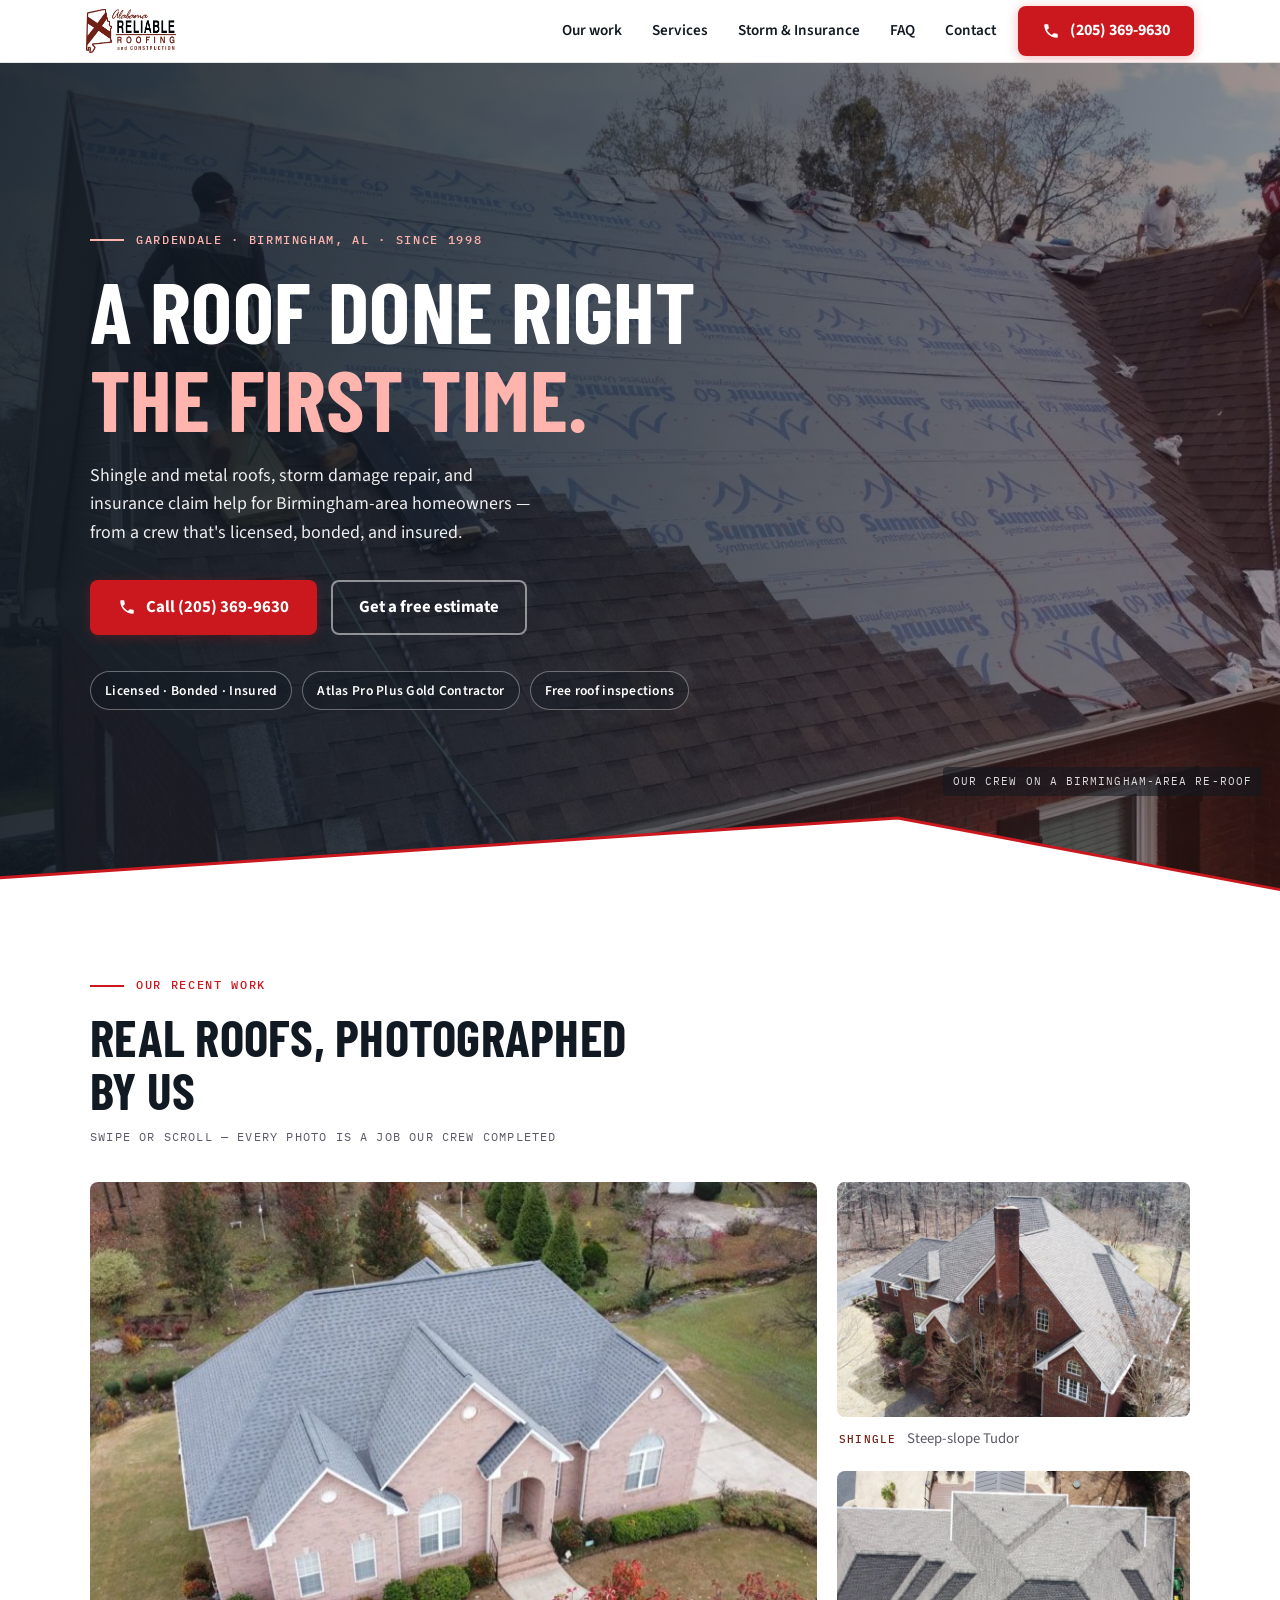
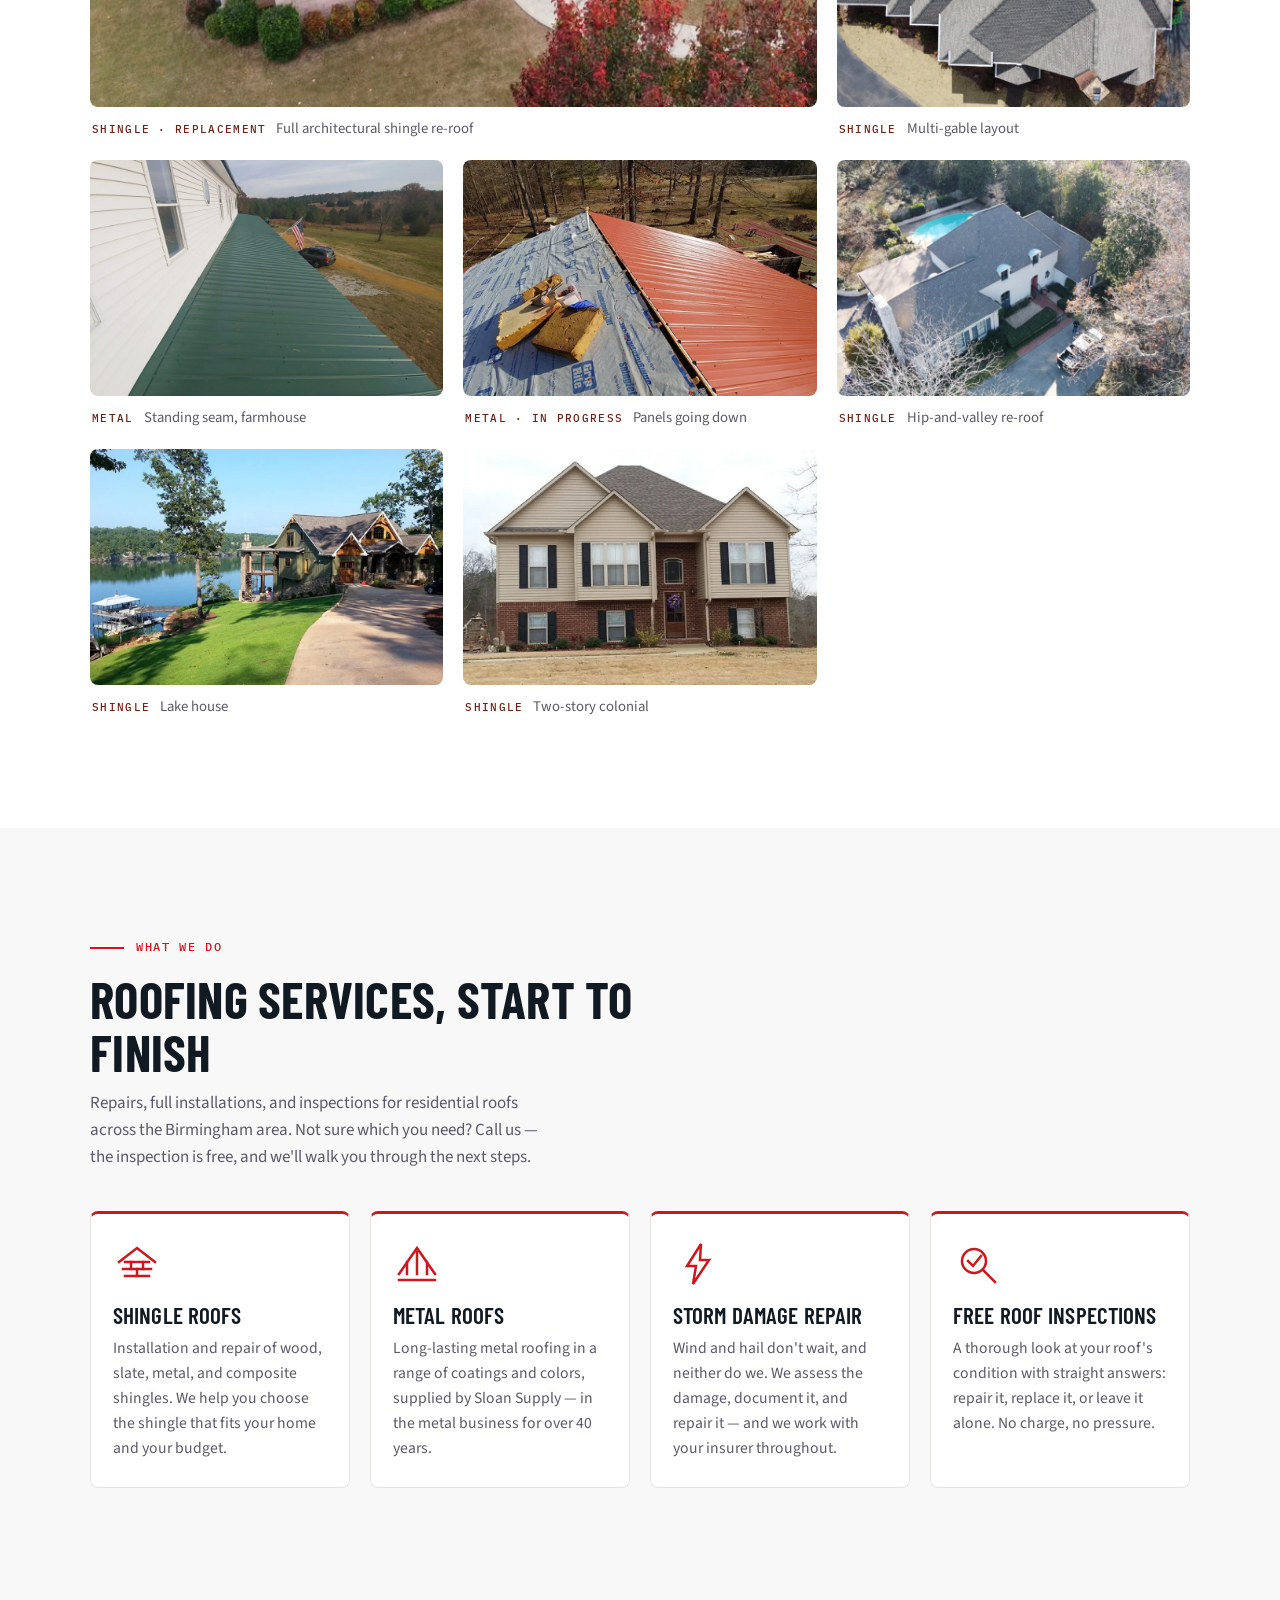
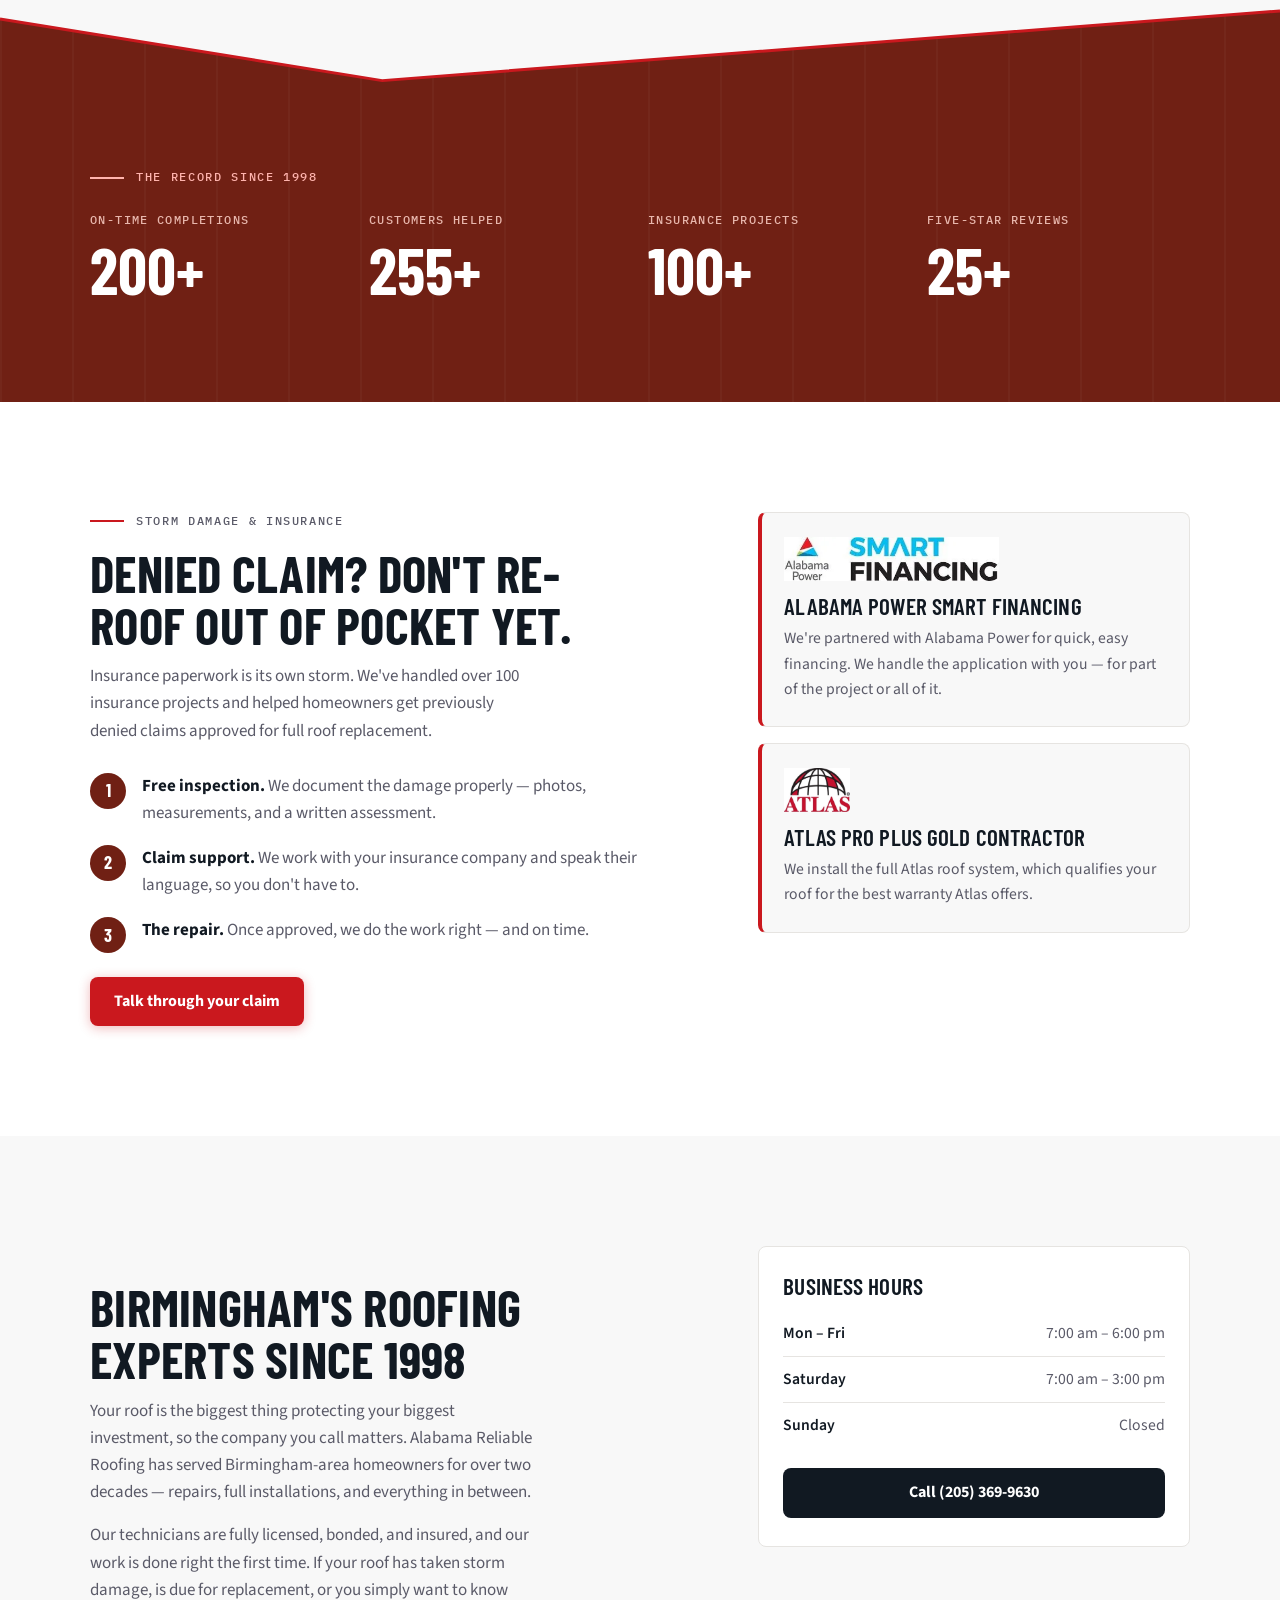
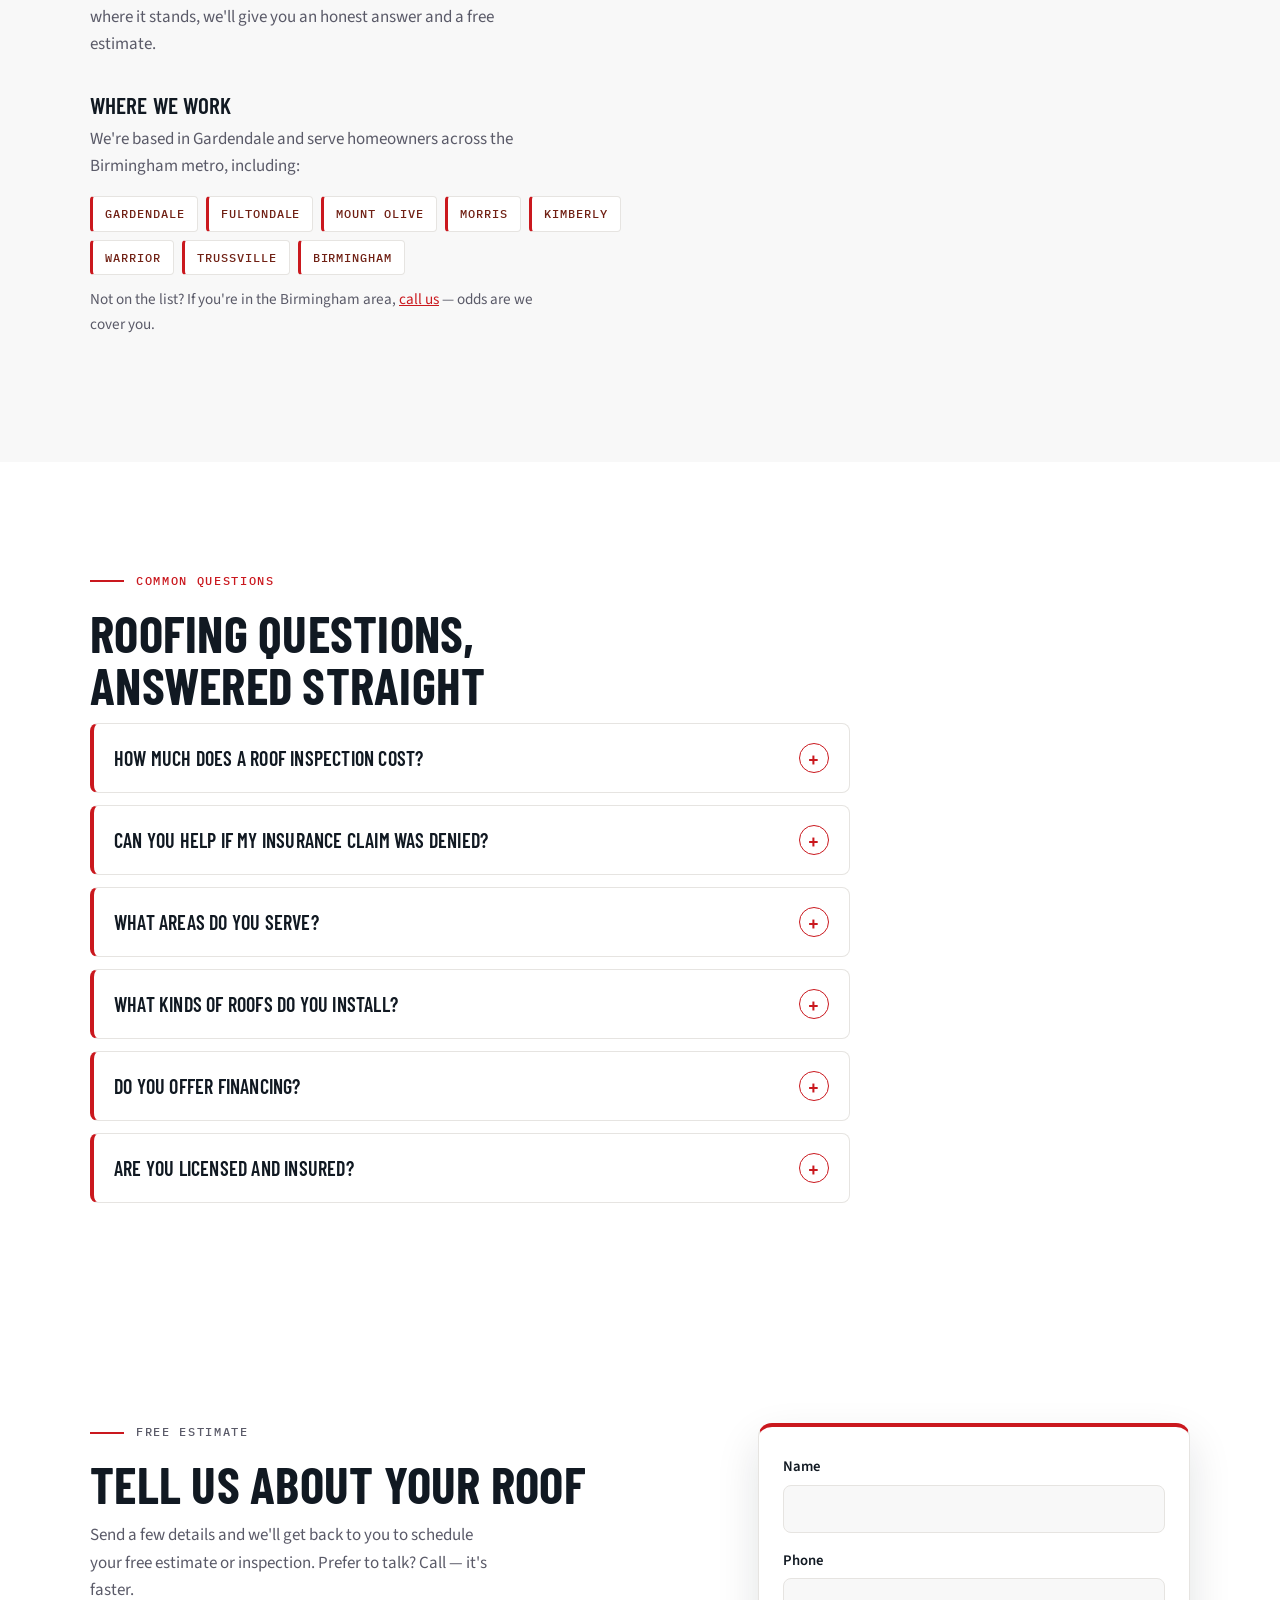
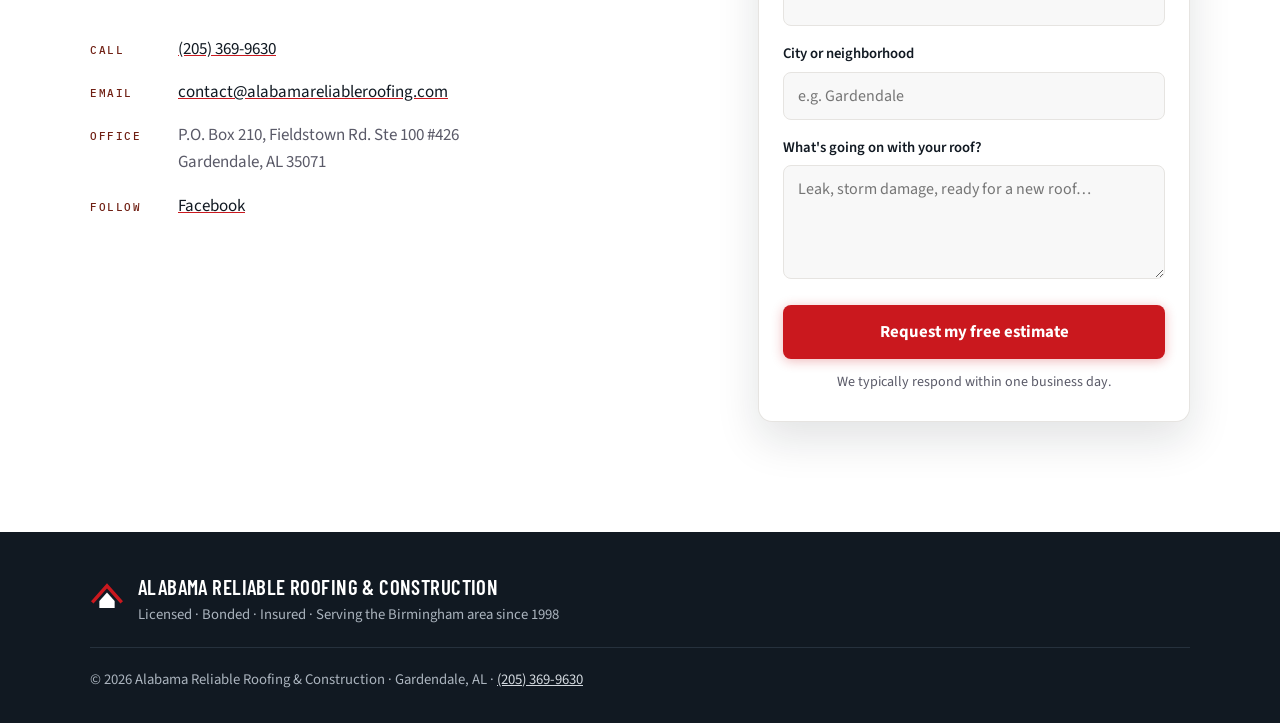
==== commit 05635d43: "SEO pass: geo-targeted meta, expanded schema, FAQ + service area, noindex until cutover - Title/desc" ====
--- a/index.html
+++ b/index.html
@@ -3,17 +3,33 @@
 <head>
 <meta charset="UTF-8">
 <meta name="viewport" content="width=device-width, initial-scale=1, viewport-fit=cover">
-<title>Alabama Reliable Roofing &amp; Construction — Birmingham Roofers Since 1998</title>
-<meta name="description" content="Shingle and metal roof installation, storm damage repair, insurance claim help, and free roof inspections for the Birmingham, Alabama area. Licensed, bonded, and insured since 1998. Call (205) 369-9630.">
+<title>Roofing Contractor in Birmingham &amp; Gardendale, AL | Alabama Reliable Roofing</title>
+<meta name="description" content="Roof replacement, roof repair, metal roofing, storm damage &amp; insurance claim help for Gardendale and the Birmingham AL area. Licensed &amp; insured since 1998. Free inspections — (205) 369-9630.">
+
+<!-- TEMPORARY: this Netlify URL duplicates alabamareliableroofing.com while the
+     real domain still points at the old site. REMOVE this noindex tag (and the
+     X-Robots-Tag header in netlify.toml) at domain cutover. -->
+<meta name="robots" content="noindex">
+
 <meta name="theme-color" content="#FFFFFF">
-<link rel="canonical" href="https://arr284736.netlify.app/">
+<!-- Canonical is the production domain the site will live on after cutover. -->
+<link rel="canonical" href="https://alabamareliableroofing.com/">
 
 <meta property="og:type" content="website">
-<meta property="og:title" content="Alabama Reliable Roofing &amp; Construction">
+<meta property="og:site_name" content="Alabama Reliable Roofing &amp; Construction">
+<meta property="og:locale" content="en_US">
+<meta property="og:title" content="Roofing Contractor in Birmingham &amp; Gardendale, AL | Alabama Reliable Roofing">
 <meta property="og:description" content="Birmingham's roofing experts since 1998. Shingle &amp; metal roofs, storm damage repair, insurance claim help, free inspections. Call (205) 369-9630.">
-<meta property="og:url" content="https://arr284736.netlify.app/">
+<meta property="og:url" content="https://alabamareliableroofing.com/">
+<!-- og:image stays on the Netlify URL so link previews work both before AND after cutover -->
 <meta property="og:image" content="https://arr284736.netlify.app/og.jpg">
+<meta property="og:image:width" content="1200">
+<meta property="og:image:height" content="630">
+<meta property="og:image:alt" content="Alabama Reliable Roofing crew installing a shingle roof in the Birmingham area">
 <meta name="twitter:card" content="summary_large_image">
+<meta name="twitter:title" content="Roofing Contractor in Birmingham &amp; Gardendale, AL | Alabama Reliable Roofing">
+<meta name="twitter:description" content="Shingle &amp; metal roofs, storm damage repair, insurance claim help, free inspections. Since 1998. Call (205) 369-9630.">
+<meta name="twitter:image" content="https://arr284736.netlify.app/og.jpg">
 
 <link rel="icon" href="/favicon.svg" type="image/svg+xml">
 <link rel="apple-touch-icon" href="/icon-192.png">
@@ -21,7 +37,9 @@
 
 <link rel="preconnect" href="https://fonts.googleapis.com">
 <link rel="preconnect" href="https://fonts.gstatic.com" crossorigin>
-<link href="https://fonts.googleapis.com/css2?family=Barlow+Condensed:wght@600;700&family=IBM+Plex+Mono:wght@500&family=Source+Sans+3:wght@400;600;700&display=swap" rel="stylesheet">
+<!-- Fonts load async (display=swap + print-media swap) so text renders immediately -->
+<link href="https://fonts.googleapis.com/css2?family=Barlow+Condensed:wght@600;700&family=IBM+Plex+Mono:wght@500&family=Source+Sans+3:wght@400;600;700&display=swap" rel="stylesheet" media="print" onload="this.media='all'">
+<noscript><link href="https://fonts.googleapis.com/css2?family=Barlow+Condensed:wght@600;700&family=IBM+Plex+Mono:wght@500&family=Source+Sans+3:wght@400;600;700&display=swap" rel="stylesheet"></noscript>
 <link rel="stylesheet" href="/styles.css">
 <link rel="preload" as="image" href="/photos/crew-shingle-install.jpg">
 
@@ -29,7 +47,11 @@
 {
   "@context": "https://schema.org",
   "@type": "RoofingContractor",
+  "@id": "https://alabamareliableroofing.com/#business",
   "name": "Alabama Reliable Roofing & Construction",
+  "url": "https://alabamareliableroofing.com/",
+  "image": "https://arr284736.netlify.app/og.jpg",
+  "logo": "https://arr284736.netlify.app/icon-512.png",
   "telephone": "+1-205-369-9630",
   "email": "contact@alabamareliableroofing.com",
   "address": {
@@ -40,14 +62,99 @@
     "postalCode": "35071",
     "addressCountry": "US"
   },
-  "areaServed": "Birmingham, Alabama metro area",
+  "geo": {
+    "@type": "GeoCoordinates",
+    "latitude": 33.759017,
+    "longitude": -86.850137
+  },
+  "hasMap": "https://www.google.com/maps/place/Alabama+Reliable+Roofing/@33.759017,-86.850137,9z/data=!4m2!3m1!1s0x0:0xb17ea8f9b657fc31",
+  "areaServed": [
+    { "@type": "City", "name": "Gardendale", "sameAs": "https://en.wikipedia.org/wiki/Gardendale,_Alabama" },
+    { "@type": "City", "name": "Birmingham", "sameAs": "https://en.wikipedia.org/wiki/Birmingham,_Alabama" },
+    { "@type": "City", "name": "Fultondale" },
+    { "@type": "City", "name": "Mount Olive" },
+    { "@type": "City", "name": "Morris" },
+    { "@type": "City", "name": "Kimberly" },
+    { "@type": "City", "name": "Warrior" },
+    { "@type": "City", "name": "Trussville" },
+    { "@type": "AdministrativeArea", "name": "Birmingham, Alabama metro area" }
+  ],
   "foundingDate": "1998",
-  "openingHours": ["Mo-Fr 07:00-18:00", "Sa 07:00-15:00"],
-  "sameAs": ["https://facebook.com/Alabama-Reliable-Roofing-113484726121114"]
+  "openingHoursSpecification": [
+    {
+      "@type": "OpeningHoursSpecification",
+      "dayOfWeek": ["Monday", "Tuesday", "Wednesday", "Thursday", "Friday"],
+      "opens": "07:00",
+      "closes": "18:00"
+    },
+    {
+      "@type": "OpeningHoursSpecification",
+      "dayOfWeek": "Saturday",
+      "opens": "07:00",
+      "closes": "15:00"
+    }
+  ],
+  "hasOfferCatalog": {
+    "@type": "OfferCatalog",
+    "name": "Roofing services",
+    "itemListElement": [
+      { "@type": "Offer", "itemOffered": { "@type": "Service", "name": "Shingle roof installation and repair", "areaServed": "Birmingham, AL metro area" } },
+      { "@type": "Offer", "itemOffered": { "@type": "Service", "name": "Metal roof installation", "areaServed": "Birmingham, AL metro area" } },
+      { "@type": "Offer", "itemOffered": { "@type": "Service", "name": "Storm damage roof repair", "areaServed": "Birmingham, AL metro area" } },
+      { "@type": "Offer", "itemOffered": { "@type": "Service", "name": "Roof insurance claim assistance", "areaServed": "Birmingham, AL metro area" } },
+      { "@type": "Offer", "itemOffered": { "@type": "Service", "name": "Free roof inspections", "areaServed": "Birmingham, AL metro area" } }
+    ]
+  },
+  "sameAs": [
+    "https://facebook.com/Alabama-Reliable-Roofing-113484726121114",
+    "https://www.bbb.org/us/al/gardendale/profile/roofing-contractors/alabama-reliable-roofing-0463-90049595",
+    "https://www.houzz.com/professionals/roofing-and-gutters/alabama-reliable-roofing-pfvwus-pf~1099717223"
+  ]
+}
+</script>
+
+<script type="application/ld+json">
+{
+  "@context": "https://schema.org",
+  "@type": "FAQPage",
+  "mainEntity": [
+    {
+      "@type": "Question",
+      "name": "How much does a roof inspection cost?",
+      "acceptedAnswer": { "@type": "Answer", "text": "Nothing — our roof inspections are free, with no obligation. We take a thorough look at your roof's condition and give you a straight answer: repair it, replace it, or leave it alone." }
+    },
+    {
+      "@type": "Question",
+      "name": "Can you help if my insurance claim was denied?",
+      "acceptedAnswer": { "@type": "Answer", "text": "Yes. We've handled over 100 insurance projects and have helped homeowners get previously denied claims approved for full roof replacement. We document the damage properly — photos, measurements, and a written assessment — and work with your insurance company throughout the process." }
+    },
+    {
+      "@type": "Question",
+      "name": "What areas do you serve?",
+      "acceptedAnswer": { "@type": "Answer", "text": "We're based in Gardendale, AL and serve the Birmingham metro area — including Fultondale, Mount Olive, Morris, Kimberly, Warrior, Trussville, and Birmingham itself. If you're nearby but not sure, call (205) 369-9630 and ask." }
+    },
+    {
+      "@type": "Question",
+      "name": "What kinds of roofs do you install?",
+      "acceptedAnswer": { "@type": "Answer", "text": "Shingle roofs — wood, slate, metal, and composite shingles — and metal roofing in a range of coatings and colors supplied by Sloan Supply. We're an Atlas Pro Plus Gold contractor and install the full Atlas roof system, which qualifies your roof for the best warranty Atlas offers." }
+    },
+    {
+      "@type": "Question",
+      "name": "Do you offer financing?",
+      "acceptedAnswer": { "@type": "Answer", "text": "Yes — we're partnered with Alabama Power Smart Financing. We handle the application process with you, whether it's for part of the project or all of it." }
+    },
+    {
+      "@type": "Question",
+      "name": "Are you licensed and insured?",
+      "acceptedAnswer": { "@type": "Answer", "text": "Yes. Our technicians are fully licensed, bonded, and insured, and we've served Birmingham-area homeowners since 1998. We're also a BBB-accredited business." }
+    }
+  ]
 }
 </script>
 </head>
 <body>
+
+<a class="skip-link" href="#main">Skip to content</a>
 
 <header class="site-header" id="top">
   <div class="header-inner">
@@ -58,6 +165,7 @@
       <a href="#work">Our work</a>
       <a href="#services">Services</a>
       <a href="#storm">Storm &amp; Insurance</a>
+      <a href="#faq">FAQ</a>
       <a href="#estimate">Contact</a>
     </nav>
     <a class="btn btn-red header-call" href="tel:+12053699630">
@@ -67,7 +175,7 @@
   </div>
 </header>
 
-<main>
+<main id="main">
 
 <!-- ============ HERO ============ -->
 <section class="hero">
@@ -240,6 +348,22 @@
       <h2 class="reveal">Birmingham's roofing experts since 1998</h2>
       <p class="reveal">Your roof is the biggest thing protecting your biggest investment, so the company you call matters. Alabama Reliable Roofing has served Birmingham-area homeowners for over two decades &mdash; repairs, full installations, and everything in between.</p>
       <p class="reveal">Our technicians are fully licensed, bonded, and insured, and our work is done right the first time. If your roof has taken storm damage, is due for replacement, or you simply want to know where it stands, we'll give you an honest answer and a free estimate.</p>
+
+      <div id="service-area" class="service-area reveal">
+        <h3>Where we work</h3>
+        <p>We're based in Gardendale and serve homeowners across the Birmingham metro, including:</p>
+        <ul class="area-chips">
+          <li>Gardendale</li>
+          <li>Fultondale</li>
+          <li>Mount Olive</li>
+          <li>Morris</li>
+          <li>Kimberly</li>
+          <li>Warrior</li>
+          <li>Trussville</li>
+          <li>Birmingham</li>
+        </ul>
+        <p class="area-note">Not on the list? If you're in the Birmingham area, <a href="tel:+12053699630">call us</a> &mdash; odds are we cover you.</p>
+      </div>
     </div>
     <div class="hours-card reveal">
       <h3>Business hours</h3>
@@ -251,6 +375,40 @@
         </tbody>
       </table>
       <a class="btn btn-ink" href="tel:+12053699630">Call (205) 369-9630</a>
+    </div>
+  </div>
+</section>
+
+<!-- ============ FAQ ============ -->
+<section class="section section-faq" id="faq">
+  <div class="container">
+    <p class="spec-label reveal"><span class="chalk"></span>Common questions</p>
+    <h2 class="reveal">Roofing questions, answered straight</h2>
+    <div class="faq-list">
+      <details class="faq-item reveal">
+        <summary>How much does a roof inspection cost?</summary>
+        <div class="faq-a"><p>Nothing &mdash; our roof inspections are free, with no obligation. We take a thorough look at your roof's condition and give you a straight answer: repair it, replace it, or leave it alone.</p></div>
+      </details>
+      <details class="faq-item reveal">
+        <summary>Can you help if my insurance claim was denied?</summary>
+        <div class="faq-a"><p>Yes. We've handled over 100 insurance projects and have helped homeowners get previously denied claims approved for full roof replacement. We document the damage properly &mdash; photos, measurements, and a written assessment &mdash; and work with your insurance company throughout the process.</p></div>
+      </details>
+      <details class="faq-item reveal">
+        <summary>What areas do you serve?</summary>
+        <div class="faq-a"><p>We're based in Gardendale, AL and serve the Birmingham metro area &mdash; including Fultondale, Mount Olive, Morris, Kimberly, Warrior, Trussville, and Birmingham itself. If you're nearby but not sure, call <a href="tel:+12053699630">(205) 369-9630</a> and ask.</p></div>
+      </details>
+      <details class="faq-item reveal">
+        <summary>What kinds of roofs do you install?</summary>
+        <div class="faq-a"><p>Shingle roofs &mdash; wood, slate, metal, and composite shingles &mdash; and metal roofing in a range of coatings and colors supplied by Sloan Supply. We're an Atlas Pro Plus Gold contractor and install the full Atlas roof system, which qualifies your roof for the best warranty Atlas offers.</p></div>
+      </details>
+      <details class="faq-item reveal">
+        <summary>Do you offer financing?</summary>
+        <div class="faq-a"><p>Yes &mdash; we're partnered with Alabama Power Smart Financing. We handle the application process with you, whether it's for part of the project or all of it.</p></div>
+      </details>
+      <details class="faq-item reveal">
+        <summary>Are you licensed and insured?</summary>
+        <div class="faq-a"><p>Yes. Our technicians are fully licensed, bonded, and insured, and we've served Birmingham-area homeowners since 1998. We're also a BBB-accredited business.</p></div>
+      </details>
     </div>
   </div>
 </section>
--- a/styles.css
+++ b/styles.css
@@ -41,6 +41,7 @@
 }
 
 img, svg { display: block; max-width: 100%; }
+img { height: auto; }
 
 a { color: var(--red); }
 
@@ -54,6 +55,24 @@
   margin: 0 auto;
   padding: 0 20px;
 }
+
+/* ---------- skip link ---------- */
+
+.skip-link {
+  position: absolute;
+  left: 12px;
+  top: -60px;
+  z-index: 100;
+  padding: 12px 18px;
+  background: var(--ink);
+  color: var(--white);
+  font-weight: 700;
+  text-decoration: none;
+  border-radius: 0 0 var(--radius) var(--radius);
+  transition: top 0.15s ease;
+}
+
+.skip-link:focus { top: 0; }
 
 /* ---------- type ---------- */
 
@@ -169,12 +188,7 @@
 /* ---------- header ---------- */
 
 .site-header {
-  position: sticky;
-  top: 0;
-  z-index: 50;
-  background: rgba(255, 255, 255, 0.92);
-  -webkit-backdrop-filter: blur(14px);
-  backdrop-filter: blur(14px);
+  background: var(--white, #fff);
   border-bottom: 1px solid var(--line);
   padding-top: env(safe-area-inset-top);
 }
@@ -182,7 +196,7 @@
 .header-inner {
   max-width: var(--container);
   margin: 0 auto;
-  padding: 10px 20px;
+  padding: 6px 16px;
   display: flex;
   align-items: center;
   gap: 20px;
@@ -195,7 +209,7 @@
   min-height: 44px;
 }
 
-.brand img { height: 46px; width: auto; }
+.brand img { height: 34px; width: auto; }
 
 .site-nav {
   display: none;
@@ -219,7 +233,7 @@
 @media (min-width: 900px) {
   .site-nav { display: flex; }
   .header-call { display: inline-flex; margin-left: 0; }
-  .brand img { height: 54px; }
+  .brand img { height: 44px; }
 }
 
 /* ---------- hero ---------- */
@@ -374,7 +388,8 @@
 
 .work-item img {
   width: 100%;
-  aspect-ratio: 4 / 3;
+  height: auto;
+  aspect-ratio: 3 / 2;
   object-fit: cover;
   border-radius: var(--radius);
   background: var(--fog);
@@ -620,6 +635,98 @@
 
 .hours-card .btn { width: 100%; }
 
+/* ---------- service area ---------- */
+
+.service-area { margin-top: 2.25rem; }
+
+.service-area > p { color: var(--slate); max-width: 56ch; }
+
+.area-chips {
+  list-style: none;
+  display: flex;
+  flex-wrap: wrap;
+  gap: 8px;
+  margin: 14px 0 12px;
+}
+
+.area-chips li {
+  font-family: var(--font-mono);
+  font-size: 0.76rem;
+  font-weight: 500;
+  letter-spacing: 0.08em;
+  text-transform: uppercase;
+  color: var(--brick);
+  background: var(--white);
+  border: 1px solid var(--line);
+  border-left: 3px solid var(--red);
+  border-radius: 4px;
+  padding: 7px 12px;
+}
+
+.area-note {
+  font-size: 0.95rem;
+  color: var(--slate);
+}
+
+/* ---------- FAQ ---------- */
+
+.section-faq .faq-list {
+  display: grid;
+  gap: 12px;
+  max-width: 760px;
+}
+
+.faq-item {
+  background: var(--white);
+  border: 1px solid var(--line);
+  border-left: 4px solid var(--red);
+  border-radius: var(--radius);
+}
+
+.faq-item summary {
+  cursor: pointer;
+  list-style: none;
+  display: flex;
+  align-items: center;
+  justify-content: space-between;
+  gap: 16px;
+  padding: 18px 20px;
+  font-family: var(--font-display);
+  font-size: 1.25rem;
+  font-weight: 600;
+  text-transform: uppercase;
+  letter-spacing: 0.01em;
+  color: var(--ink);
+}
+
+.faq-item summary::-webkit-details-marker { display: none; }
+
+.faq-item summary::after {
+  content: "+";
+  flex: none;
+  width: 28px;
+  height: 28px;
+  display: grid;
+  place-items: center;
+  font-family: var(--font-mono);
+  font-size: 1.1rem;
+  color: var(--red);
+  border: 1.5px solid var(--red);
+  border-radius: 50%;
+  transition: transform 0.2s ease;
+}
+
+.faq-item[open] summary::after {
+  content: "\2013";
+  transform: rotate(180deg);
+}
+
+.faq-item summary:hover { color: var(--red); }
+
+.faq-a { padding: 0 20px 18px; }
+
+.faq-a p { color: var(--slate); max-width: 62ch; }
+
 /* ---------- estimate / contact ---------- */
 
 .section-estimate { position: relative; }
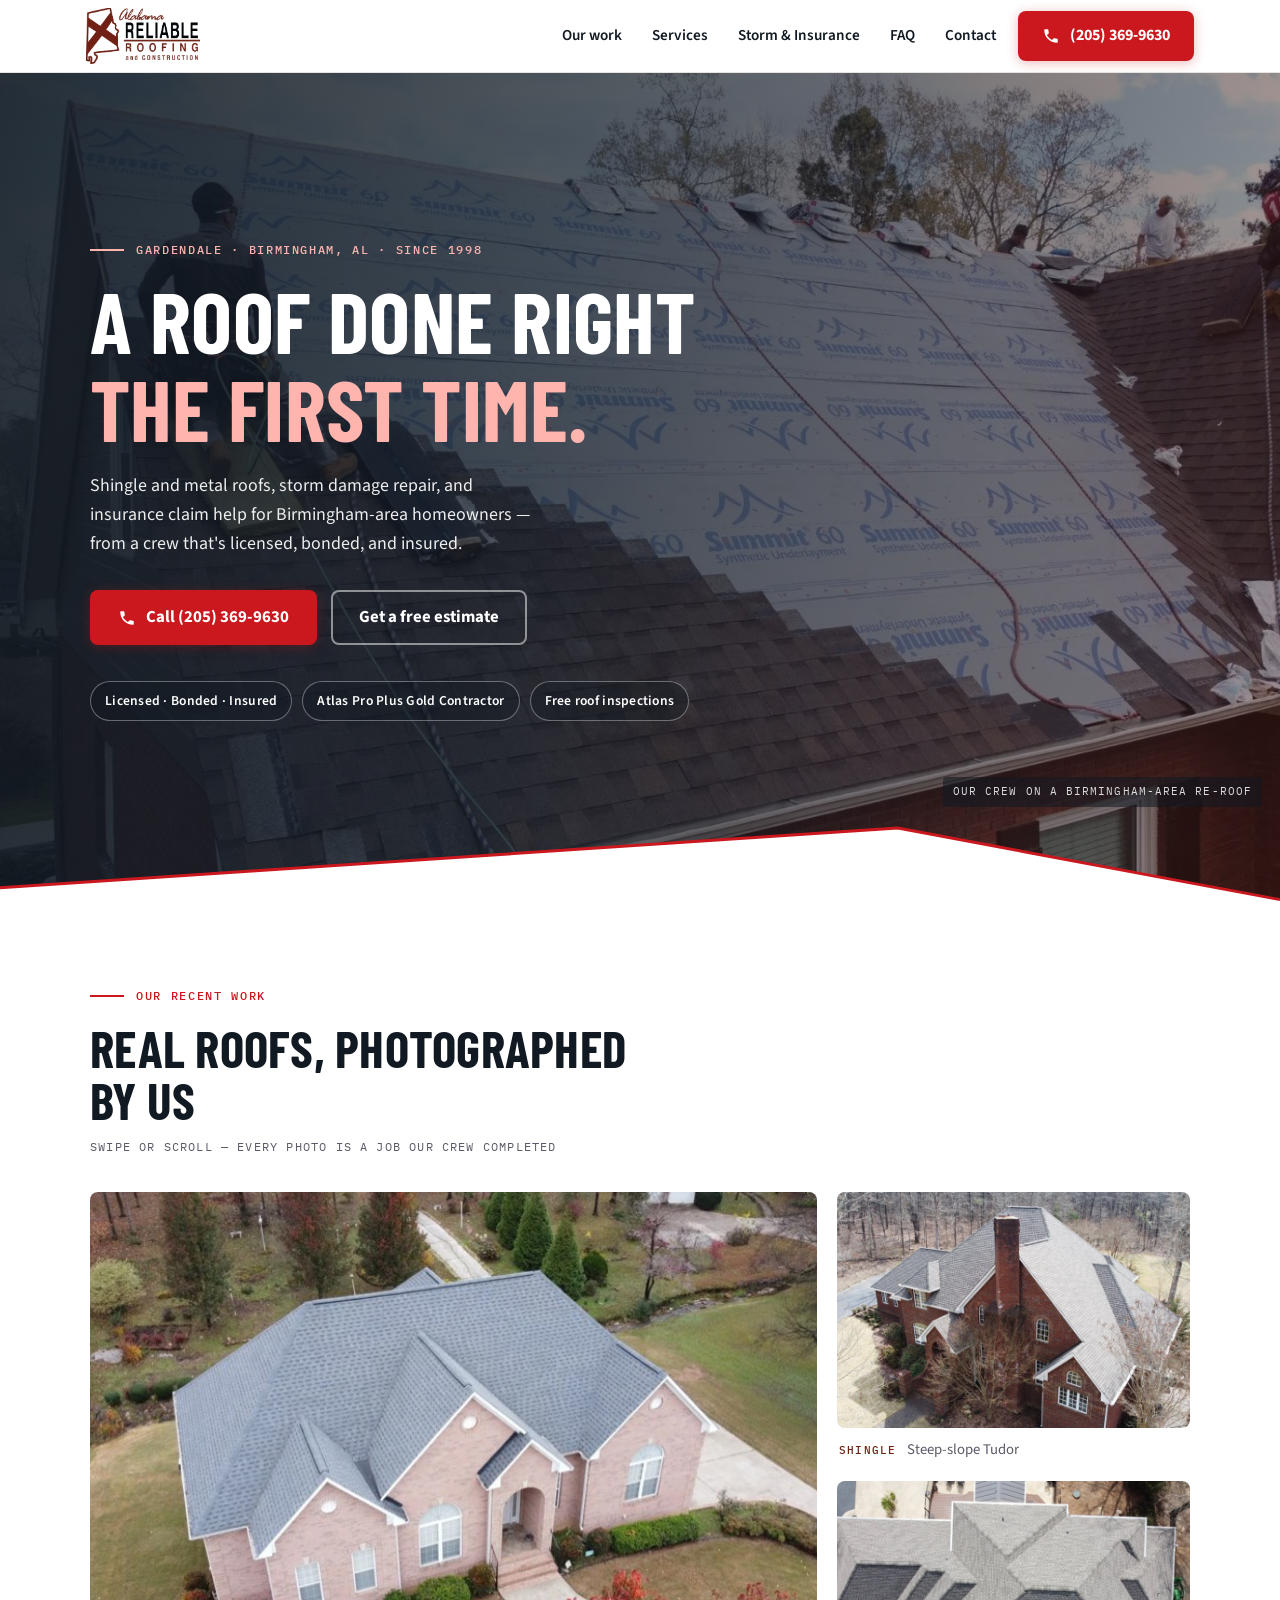
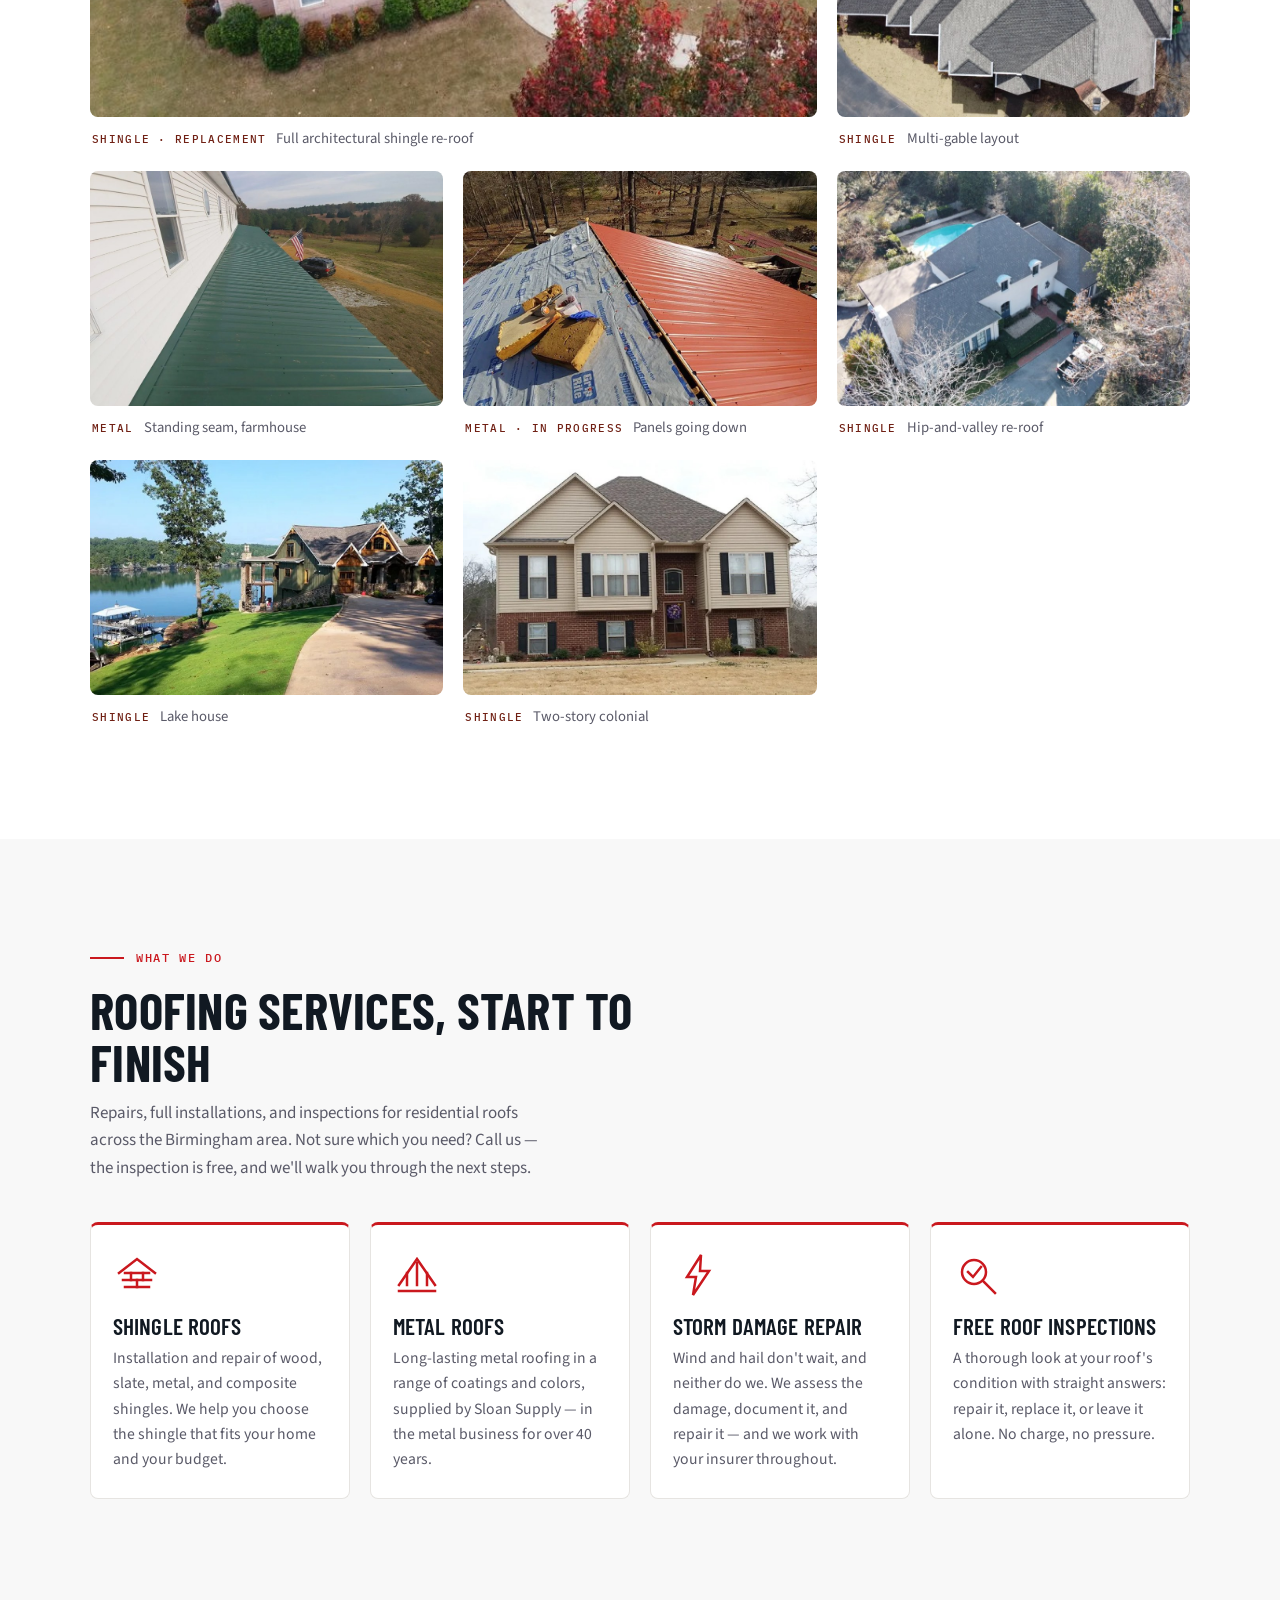
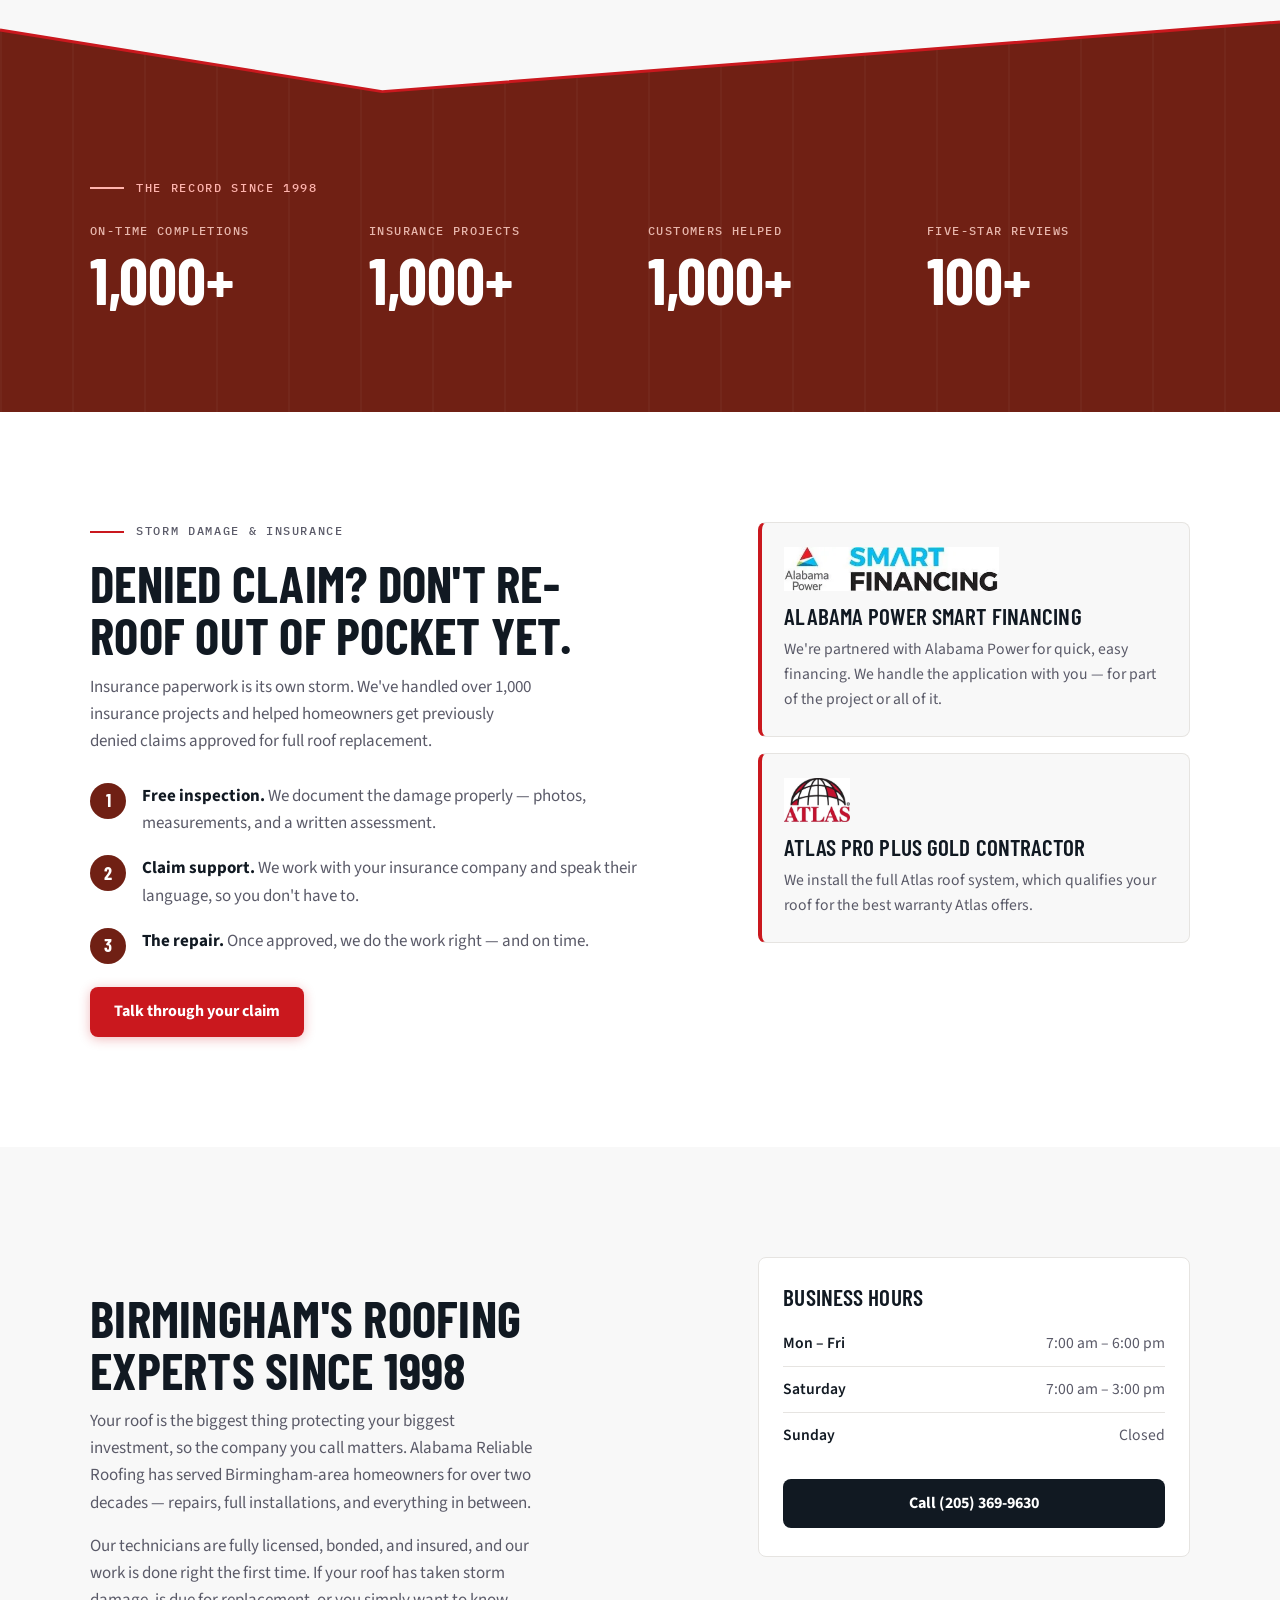
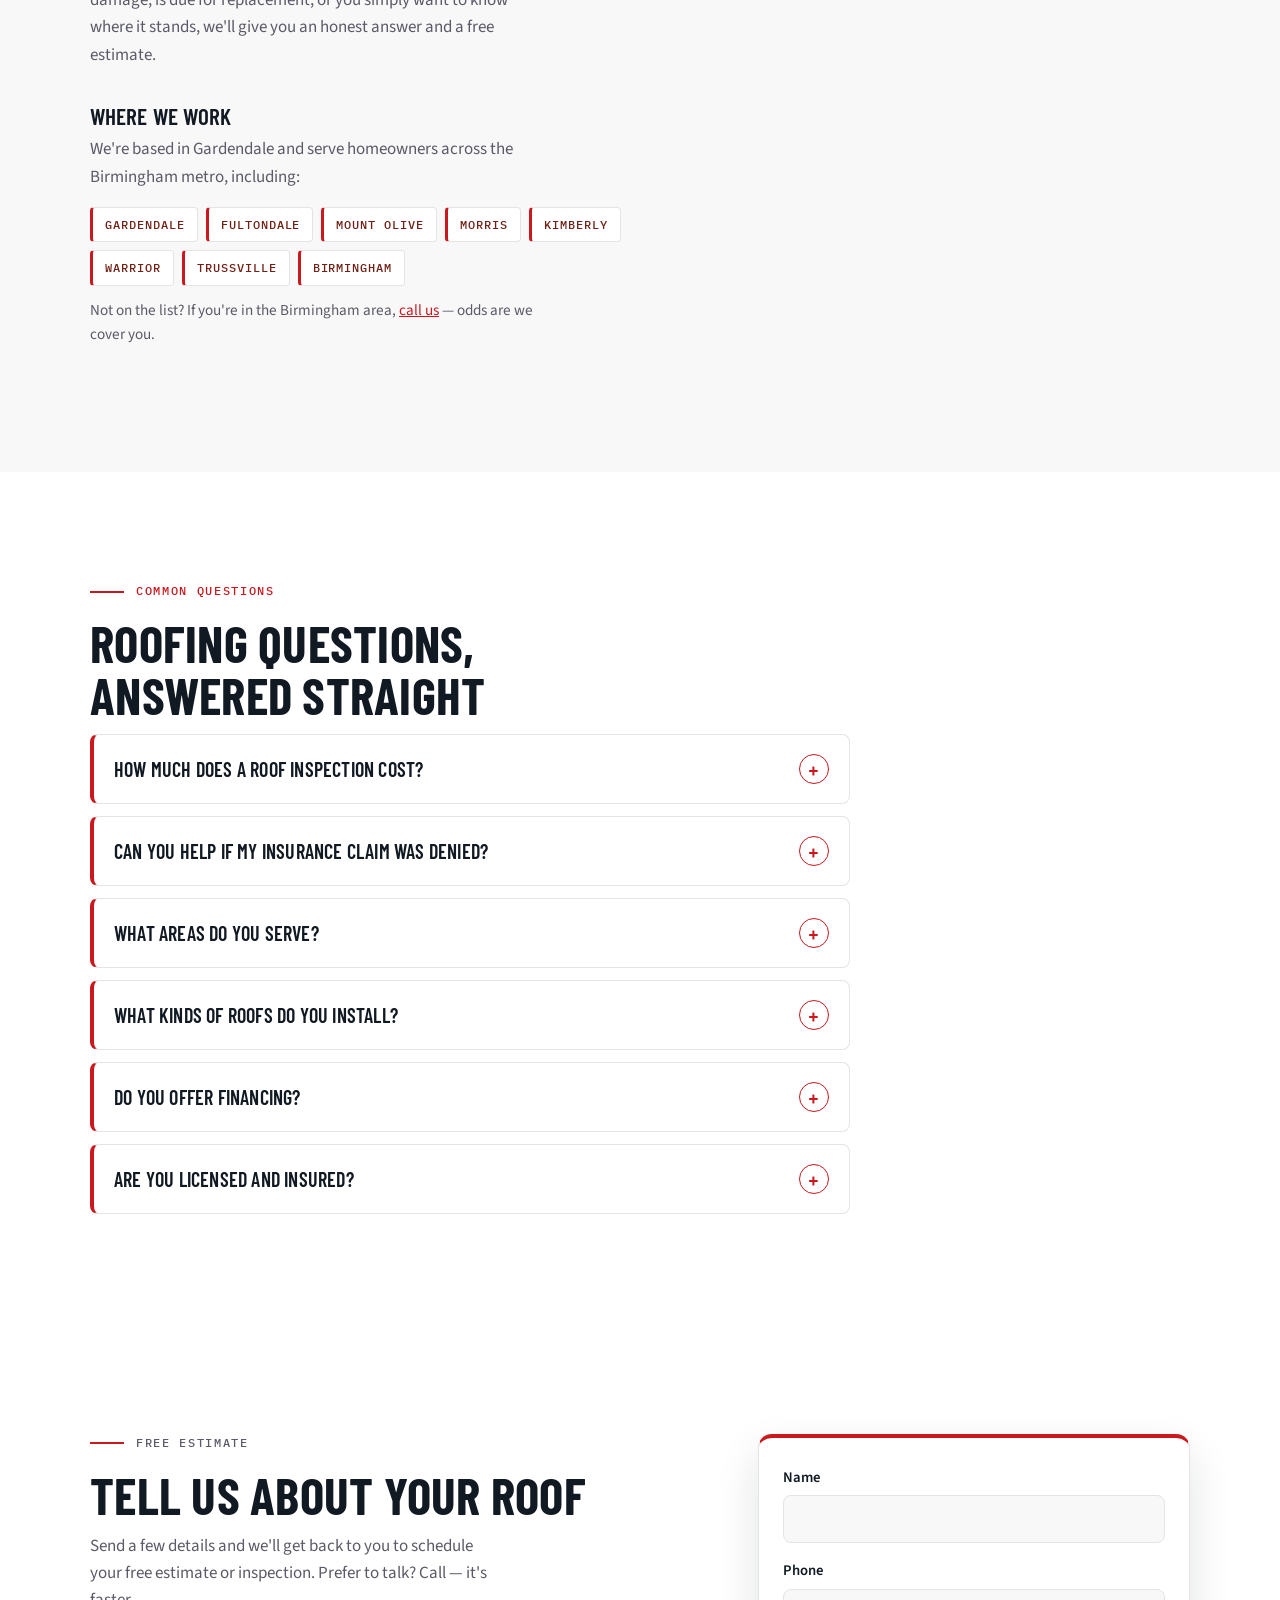
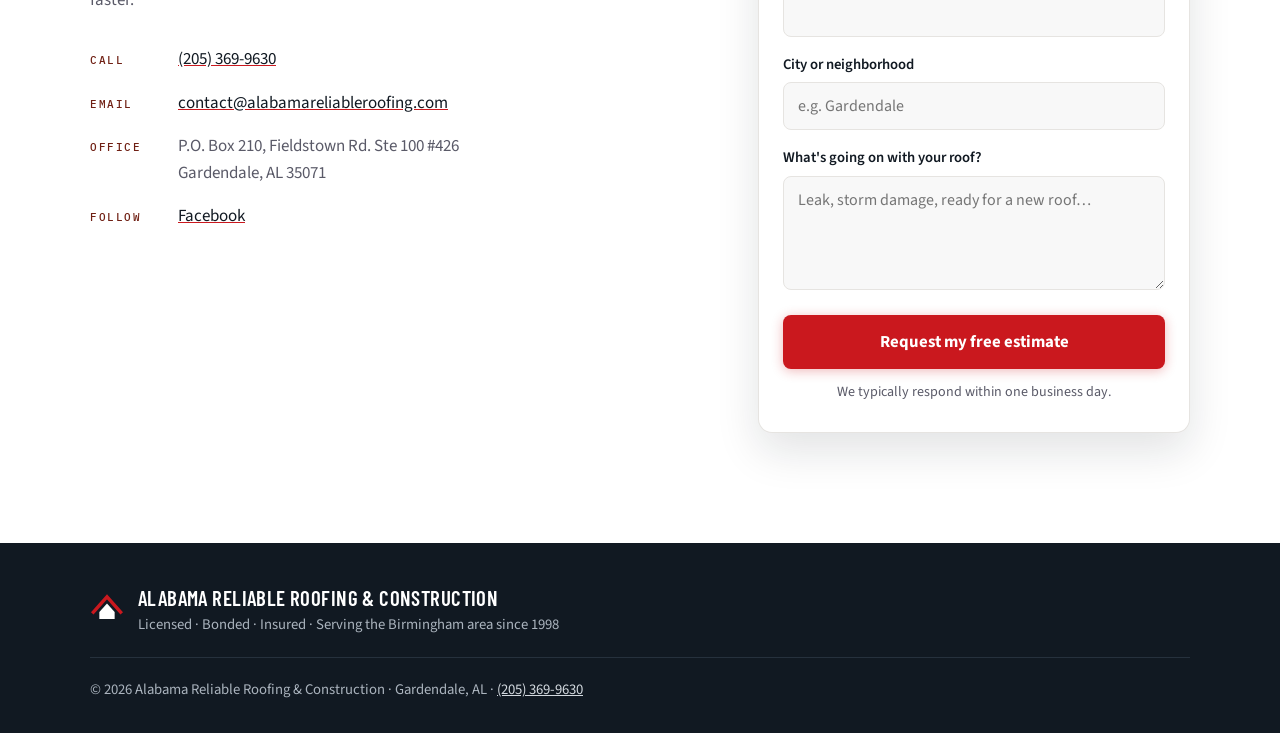
==== commit e2c511c7: "Stats: 1,000+ completions / insurance projects / customers, 100+ reviews (Josh); FAQ copy to match C" ====
--- a/index.html
+++ b/index.html
@@ -5,11 +5,6 @@
 <meta name="viewport" content="width=device-width, initial-scale=1, viewport-fit=cover">
 <title>Roofing Contractor in Birmingham &amp; Gardendale, AL | Alabama Reliable Roofing</title>
 <meta name="description" content="Roof replacement, roof repair, metal roofing, storm damage &amp; insurance claim help for Gardendale and the Birmingham AL area. Licensed &amp; insured since 1998. Free inspections — (205) 369-9630.">
-
-<!-- TEMPORARY: this Netlify URL duplicates alabamareliableroofing.com while the
-     real domain still points at the old site. REMOVE this noindex tag (and the
-     X-Robots-Tag header in netlify.toml) at domain cutover. -->
-<meta name="robots" content="noindex">
 
 <meta name="theme-color" content="#FFFFFF">
 <!-- Canonical is the production domain the site will live on after cutover. -->
@@ -126,7 +121,7 @@
     {
       "@type": "Question",
       "name": "Can you help if my insurance claim was denied?",
-      "acceptedAnswer": { "@type": "Answer", "text": "Yes. We've handled over 100 insurance projects and have helped homeowners get previously denied claims approved for full roof replacement. We document the damage properly — photos, measurements, and a written assessment — and work with your insurance company throughout the process." }
+      "acceptedAnswer": { "@type": "Answer", "text": "Yes. We've handled over 1,000 insurance projects and have helped homeowners get previously denied claims approved for full roof replacement. We document the damage properly — photos, measurements, and a written assessment — and work with your insurance company throughout the process." }
     },
     {
       "@type": "Question",
@@ -303,10 +298,10 @@
   <div class="container stats-inner">
     <p class="spec-label spec-label-light reveal"><span class="chalk"></span>The record since 1998</p>
     <dl class="stats-grid">
-      <div class="stat reveal"><dt>On-time completions</dt><dd><span class="count" data-count="200">0</span>+</dd></div>
-      <div class="stat reveal"><dt>Customers helped</dt><dd><span class="count" data-count="255">0</span>+</dd></div>
-      <div class="stat reveal"><dt>Insurance projects</dt><dd><span class="count" data-count="100">0</span>+</dd></div>
-      <div class="stat reveal"><dt>Five-star reviews</dt><dd><span class="count" data-count="25">0</span>+</dd></div>
+      <div class="stat reveal"><dt>On-time completions</dt><dd><span class="count" data-count="1000">1,000</span>+</dd></div>
+      <div class="stat reveal"><dt>Insurance projects</dt><dd><span class="count" data-count="1000">1,000</span>+</dd></div>
+      <div class="stat reveal"><dt>Customers helped</dt><dd><span class="count" data-count="1000">1,000</span>+</dd></div>
+      <div class="stat reveal"><dt>Five-star reviews</dt><dd><span class="count" data-count="100">100</span>+</dd></div>
     </dl>
   </div>
 </section>
@@ -317,7 +312,7 @@
     <div class="split-copy">
       <p class="spec-label reveal"><span class="chalk"></span>Storm damage &amp; insurance</p>
       <h2 class="reveal">Denied claim? Don't re-roof out of pocket yet.</h2>
-      <p class="reveal">Insurance paperwork is its own storm. We've handled over 100 insurance projects and helped homeowners get previously denied claims approved for full roof replacement.</p>
+      <p class="reveal">Insurance paperwork is its own storm. We've handled over 1,000 insurance projects and helped homeowners get previously denied claims approved for full roof replacement.</p>
       <ol class="claim-steps">
         <li class="reveal"><strong>Free inspection.</strong> We document the damage properly &mdash; photos, measurements, and a written assessment.</li>
         <li class="reveal"><strong>Claim support.</strong> We work with your insurance company and speak their language, so you don't have to.</li>
@@ -391,7 +386,7 @@
       </details>
       <details class="faq-item reveal">
         <summary>Can you help if my insurance claim was denied?</summary>
-        <div class="faq-a"><p>Yes. We've handled over 100 insurance projects and have helped homeowners get previously denied claims approved for full roof replacement. We document the damage properly &mdash; photos, measurements, and a written assessment &mdash; and work with your insurance company throughout the process.</p></div>
+        <div class="faq-a"><p>Yes. We've handled over 1,000 insurance projects and have helped homeowners get previously denied claims approved for full roof replacement. We document the damage properly &mdash; photos, measurements, and a written assessment &mdash; and work with your insurance company throughout the process.</p></div>
       </details>
       <details class="faq-item reveal">
         <summary>What areas do you serve?</summary>
--- a/styles.css
+++ b/styles.css
@@ -196,9 +196,10 @@
 .header-inner {
   max-width: var(--container);
   margin: 0 auto;
-  padding: 6px 16px;
+  padding: 10px 16px;
   display: flex;
   align-items: center;
+  justify-content: center;   /* phones: the logo is the whole header — give it the stage */
   gap: 20px;
 }
 
@@ -209,7 +210,9 @@
   min-height: 44px;
 }
 
-.brand img { height: 34px; width: auto; }
+/* The logo carries the company name, so it has to be readable at a glance.
+   Phones: width-driven so it fills most of the header (~220px wide). */
+.brand img { width: min(220px, 68vw); height: auto; }
 
 .site-nav {
   display: none;
@@ -231,9 +234,10 @@
 .header-call { display: none; margin-left: auto; }
 
 @media (min-width: 900px) {
+  .header-inner { justify-content: flex-start; padding: 8px 16px; }
   .site-nav { display: flex; }
   .header-call { display: inline-flex; margin-left: 0; }
-  .brand img { height: 44px; }
+  .brand img { width: auto; height: 56px; }
 }
 
 /* ---------- hero ---------- */
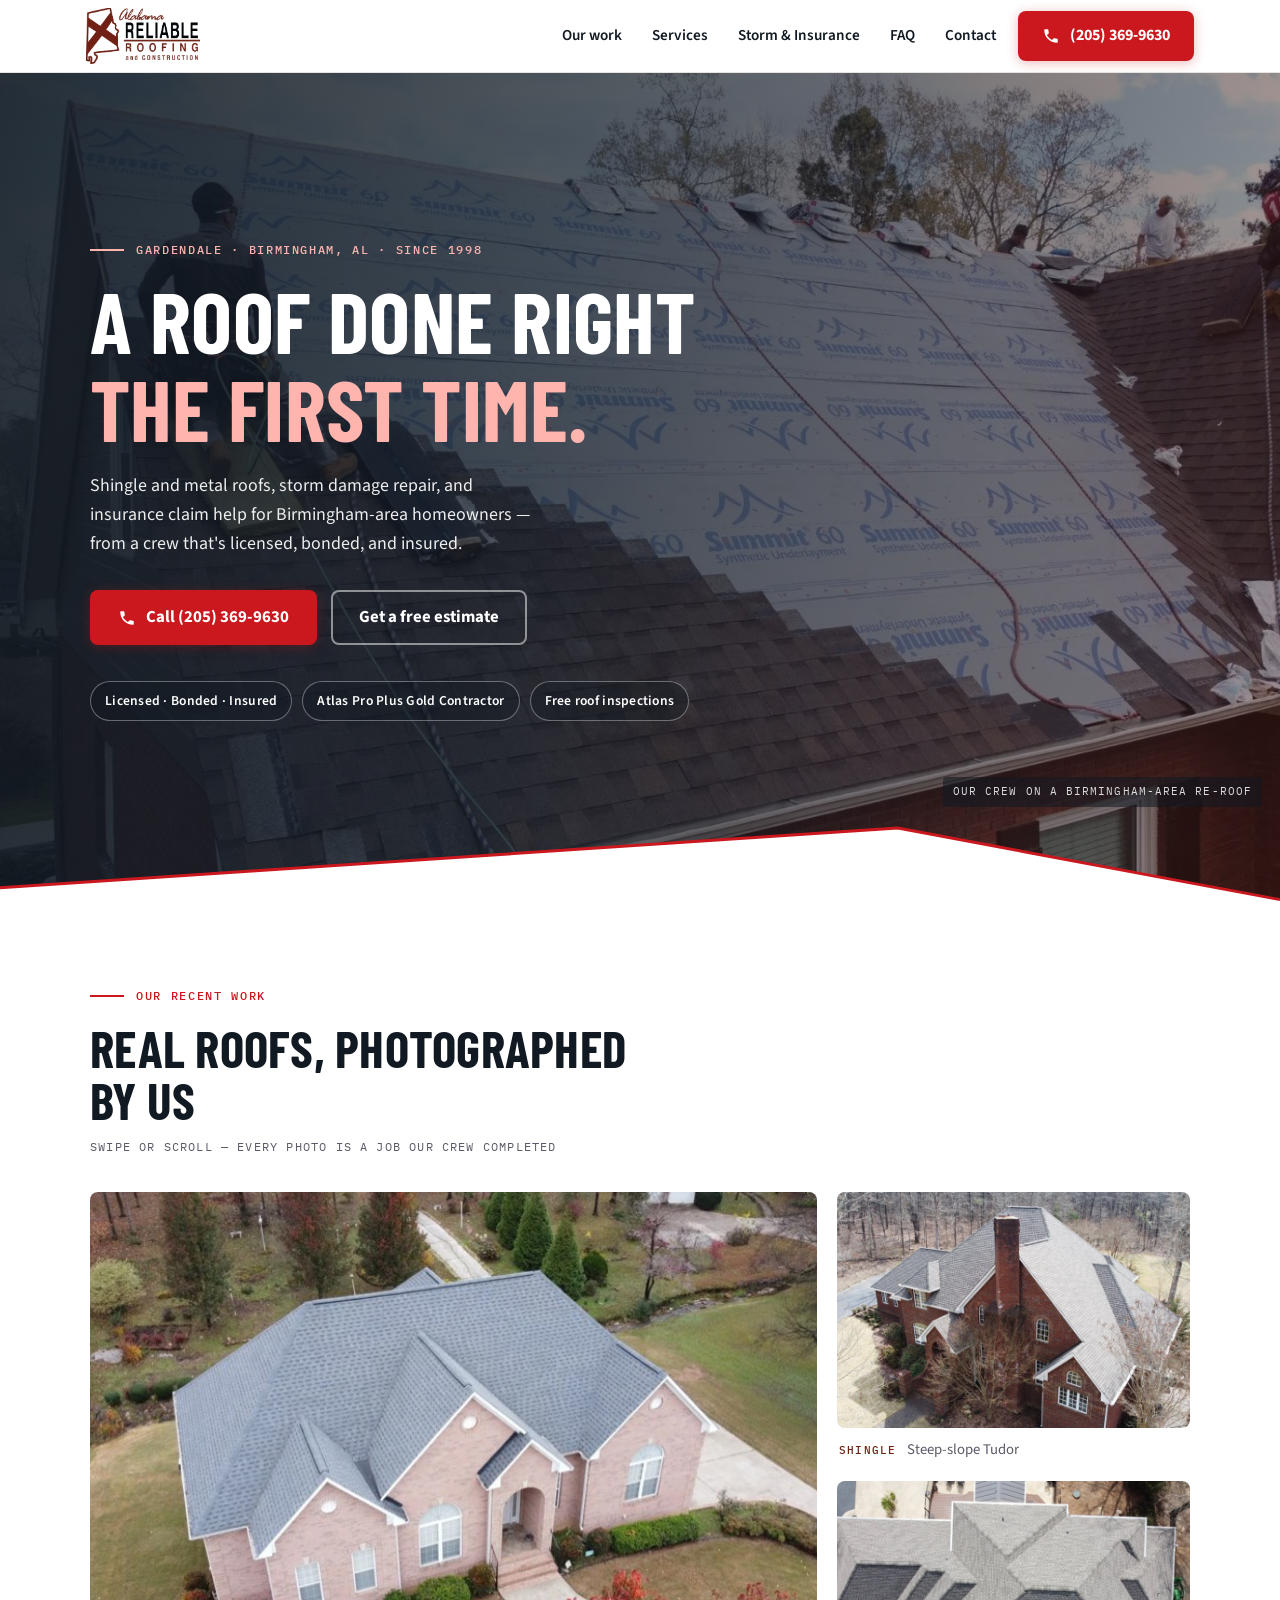
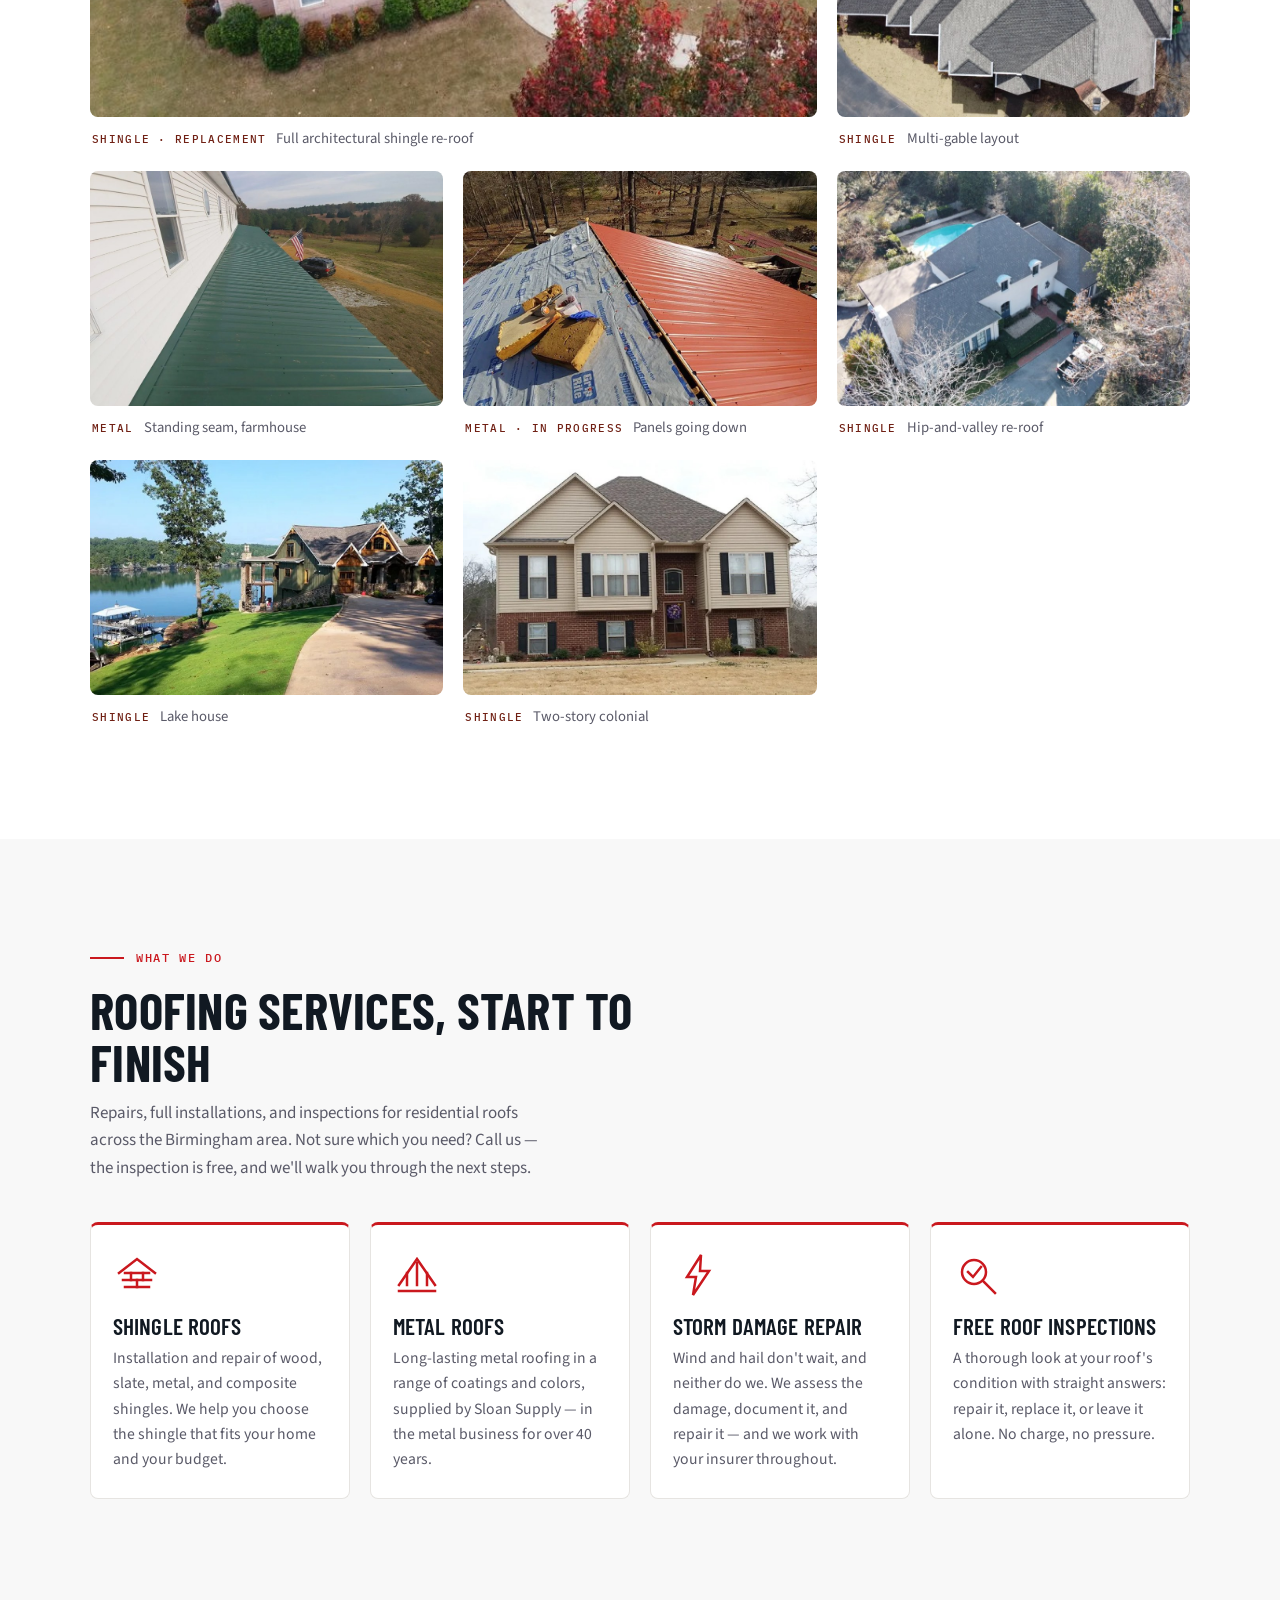
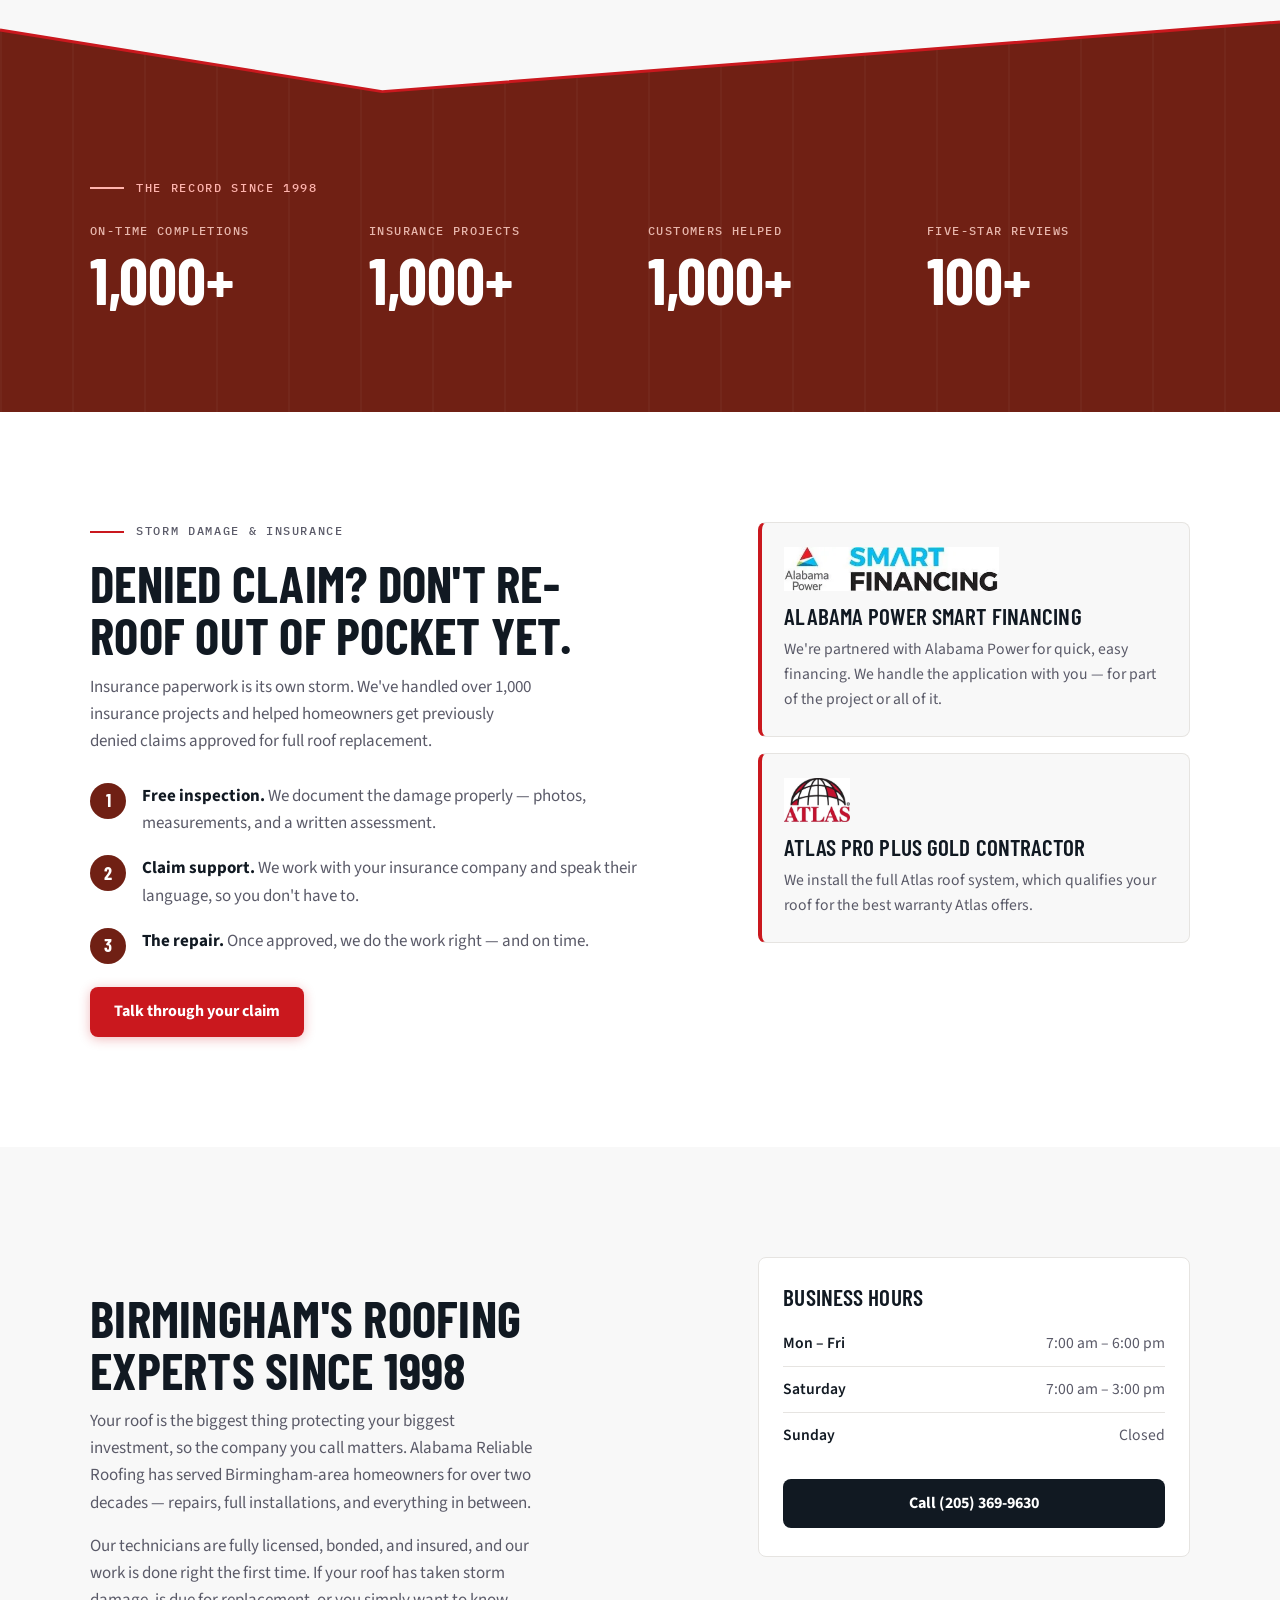
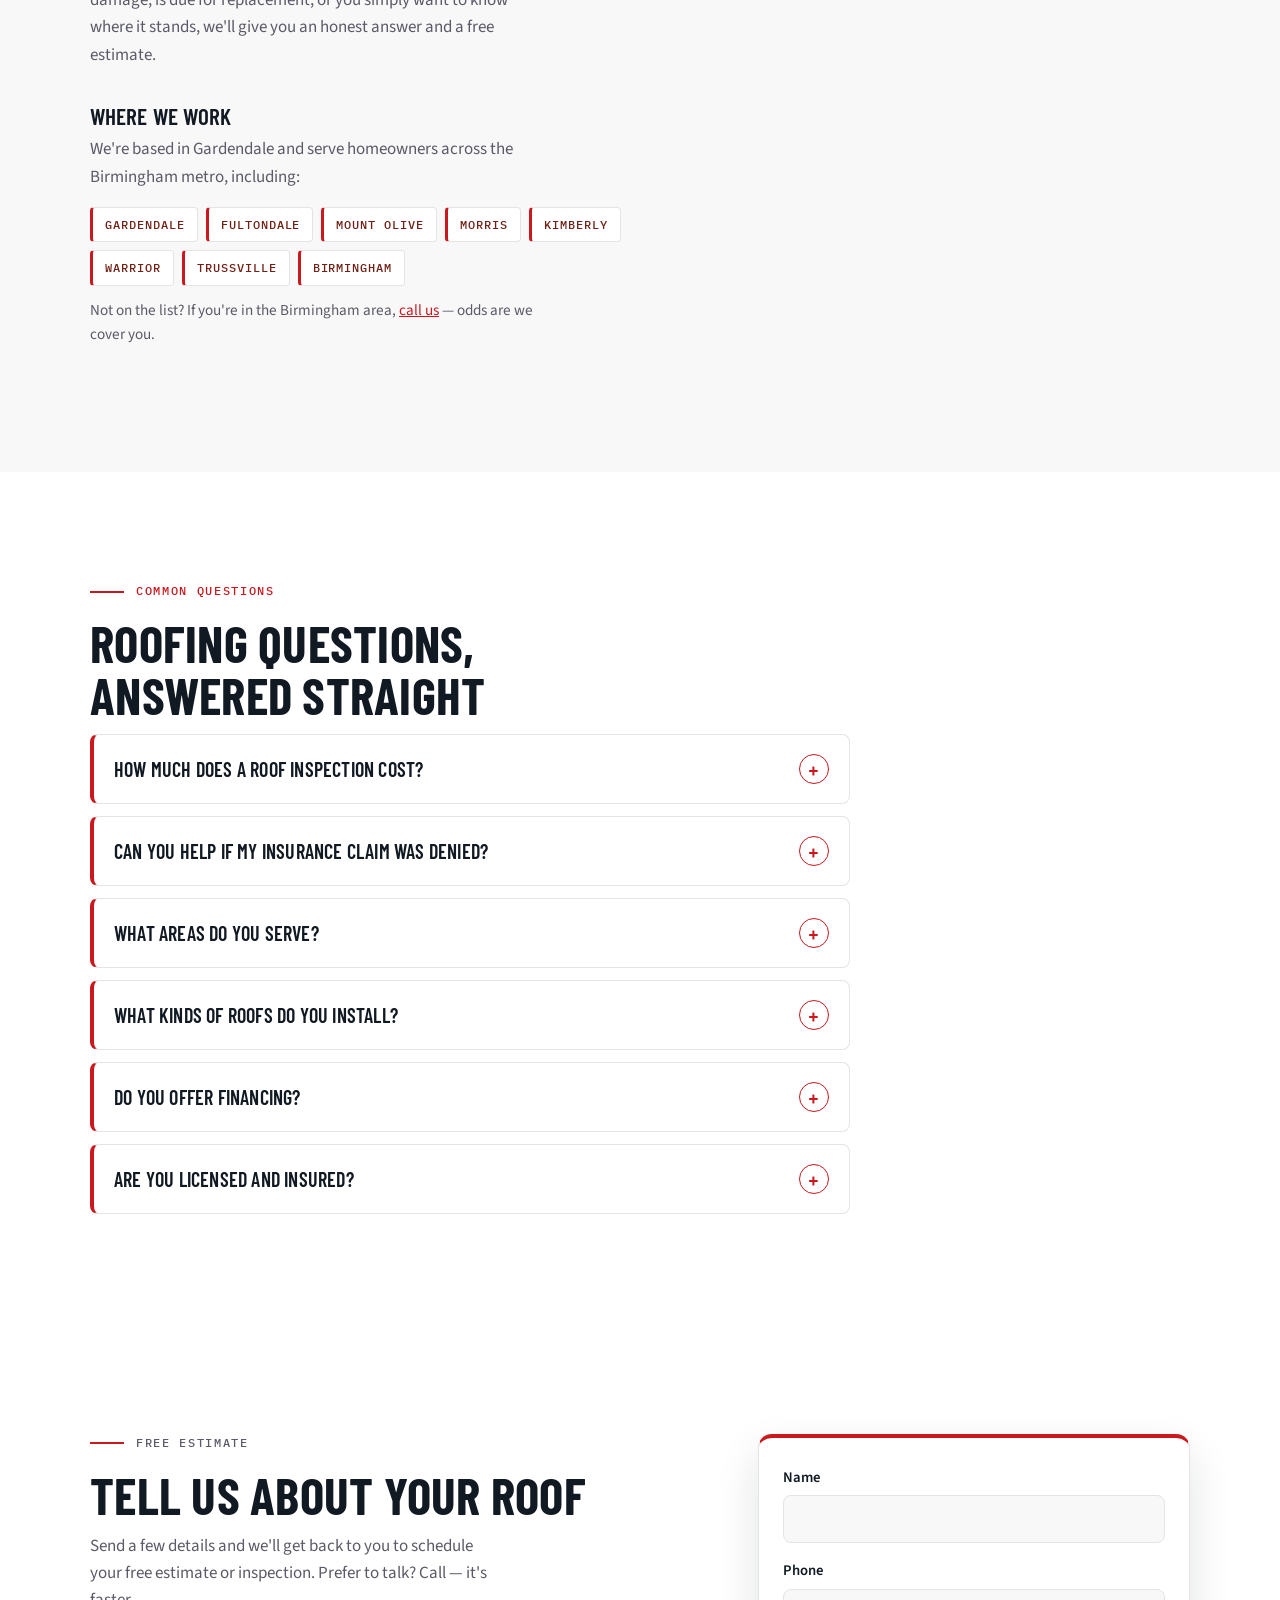
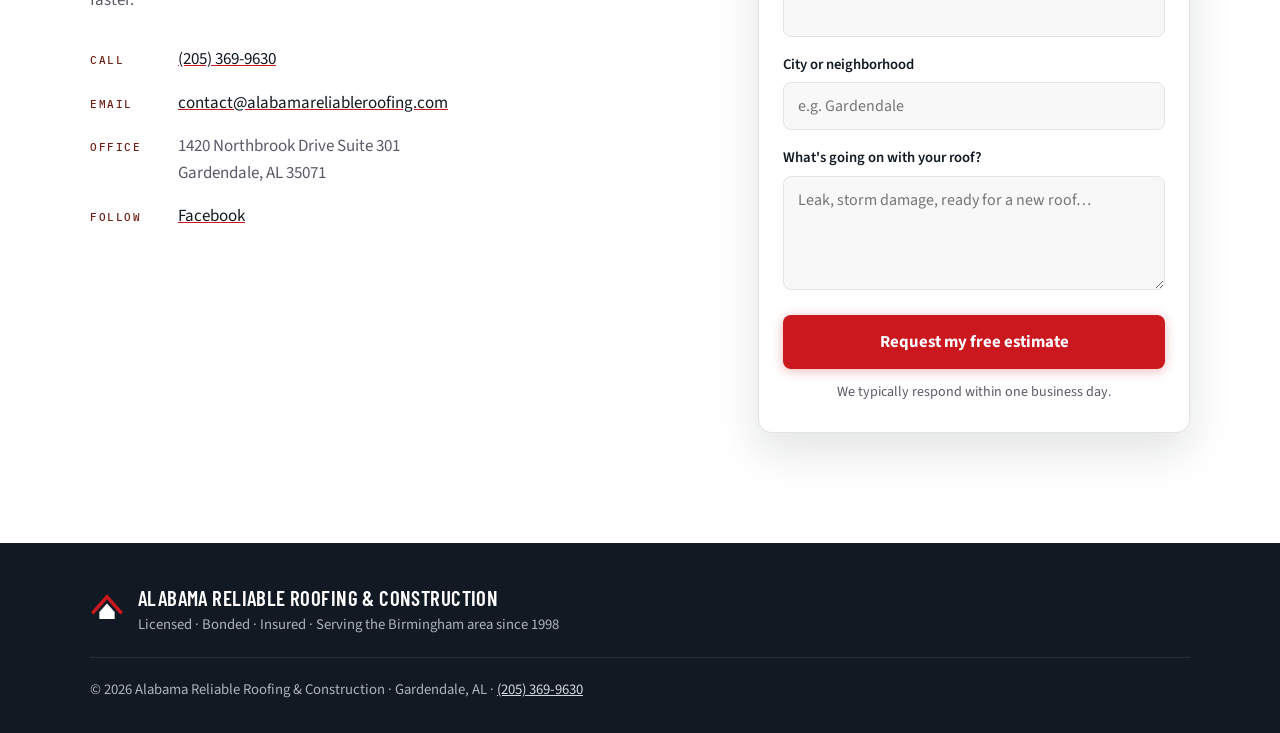
==== commit ce3c67c0: "Update office address to 1420 Northbrook Drive Suite 301, Gardendale AL 35071 Replace the old P.O. B" ====
--- a/index.html
+++ b/index.html
@@ -51,7 +51,7 @@
   "email": "contact@alabamareliableroofing.com",
   "address": {
     "@type": "PostalAddress",
-    "streetAddress": "P.O. Box 210, Fieldstown Rd. Ste 100 #426",
+    "streetAddress": "1420 Northbrook Drive Suite 301",
     "addressLocality": "Gardendale",
     "addressRegion": "AL",
     "postalCode": "35071",
@@ -59,10 +59,10 @@
   },
   "geo": {
     "@type": "GeoCoordinates",
-    "latitude": 33.759017,
-    "longitude": -86.850137
+    "latitude": 33.6642793,
+    "longitude": -86.8166812
   },
-  "hasMap": "https://www.google.com/maps/place/Alabama+Reliable+Roofing/@33.759017,-86.850137,9z/data=!4m2!3m1!1s0x0:0xb17ea8f9b657fc31",
+  "hasMap": "https://www.google.com/maps/search/?api=1&query=1420+Northbrook+Drive+Suite+301+Gardendale+AL+35071",
   "areaServed": [
     { "@type": "City", "name": "Gardendale", "sameAs": "https://en.wikipedia.org/wiki/Gardendale,_Alabama" },
     { "@type": "City", "name": "Birmingham", "sameAs": "https://en.wikipedia.org/wiki/Birmingham,_Alabama" },
@@ -418,7 +418,7 @@
       <ul class="contact-list reveal">
         <li><span class="contact-label">Call</span><a href="tel:+12053699630">(205) 369-9630</a></li>
         <li><span class="contact-label">Email</span><a href="mailto:contact@alabamareliableroofing.com">contact@alabamareliableroofing.com</a></li>
-        <li><span class="contact-label">Office</span><span>P.O. Box 210, Fieldstown Rd. Ste 100 #426<br>Gardendale, AL 35071</span></li>
+        <li><span class="contact-label">Office</span><span>1420 Northbrook Drive Suite 301<br>Gardendale, AL 35071</span></li>
         <li><span class="contact-label">Follow</span><a href="https://facebook.com/Alabama-Reliable-Roofing-113484726121114" rel="noopener" target="_blank">Facebook</a></li>
       </ul>
     </div>
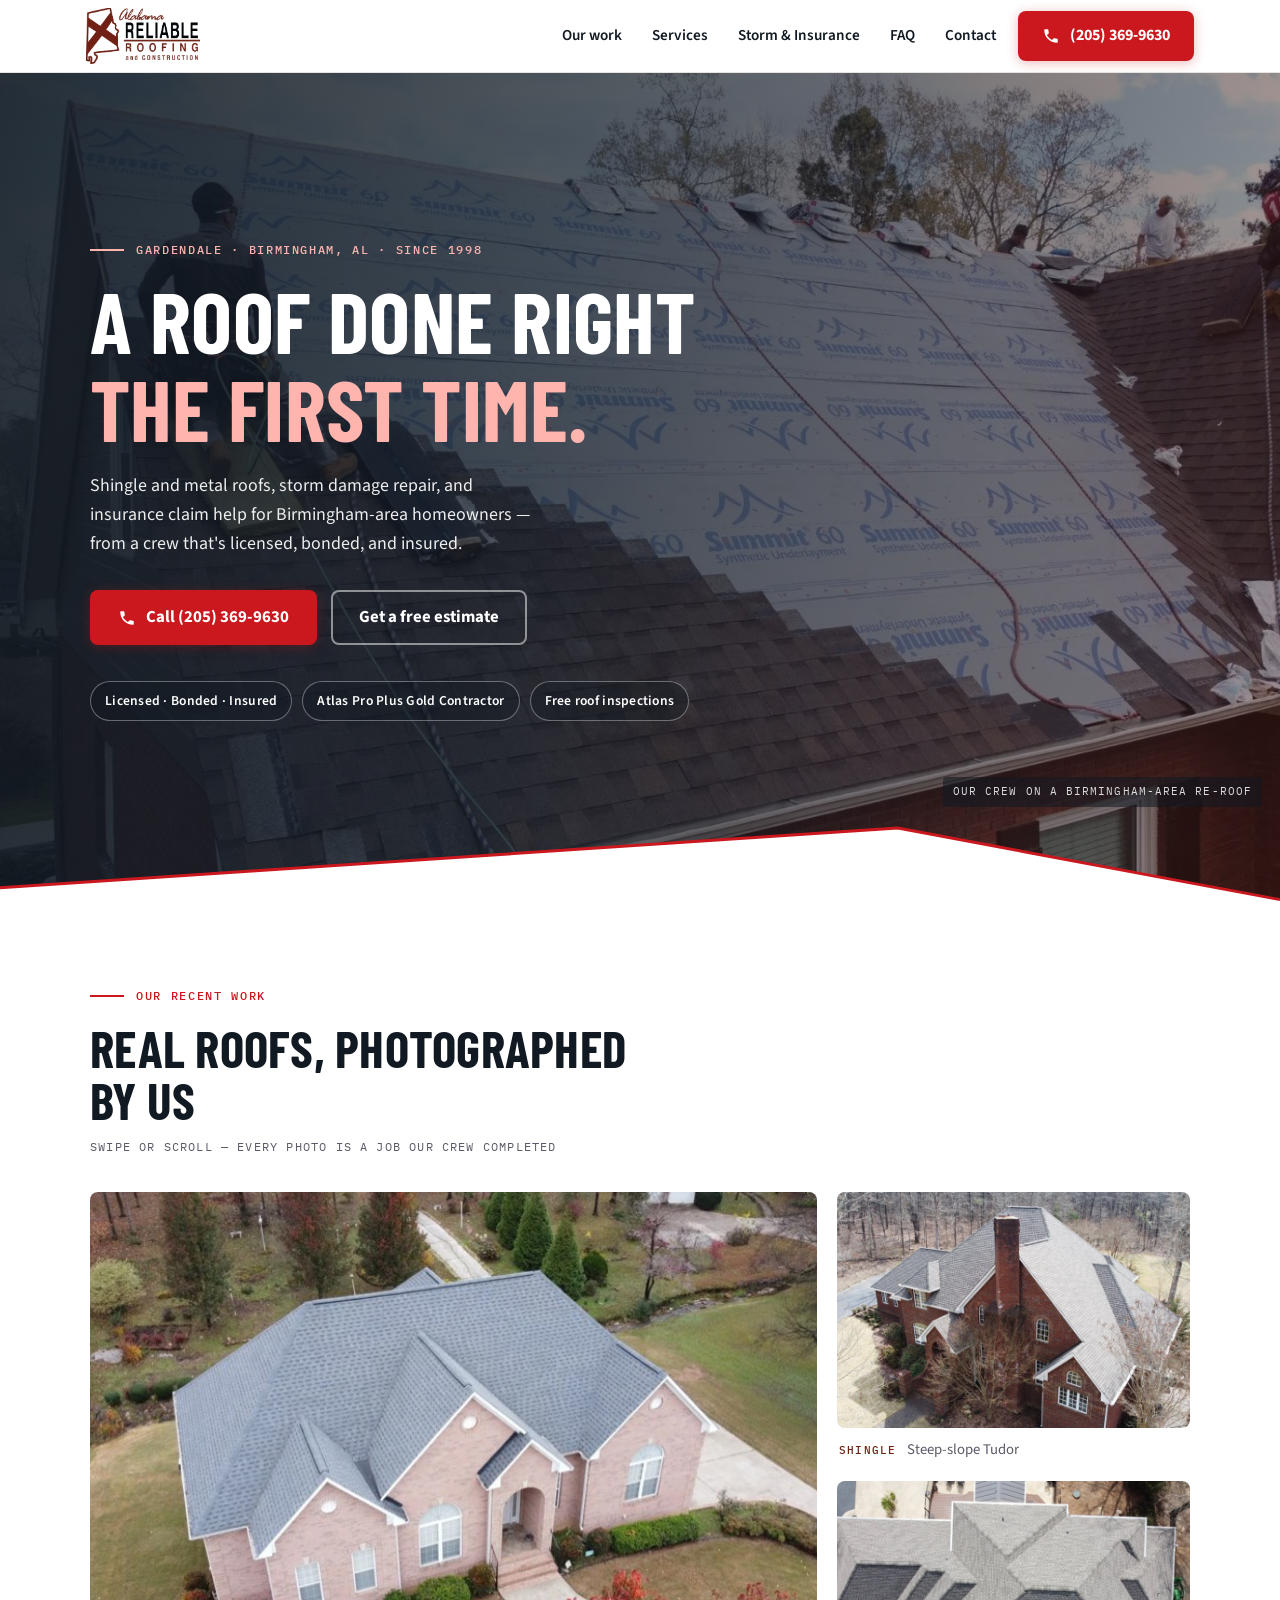
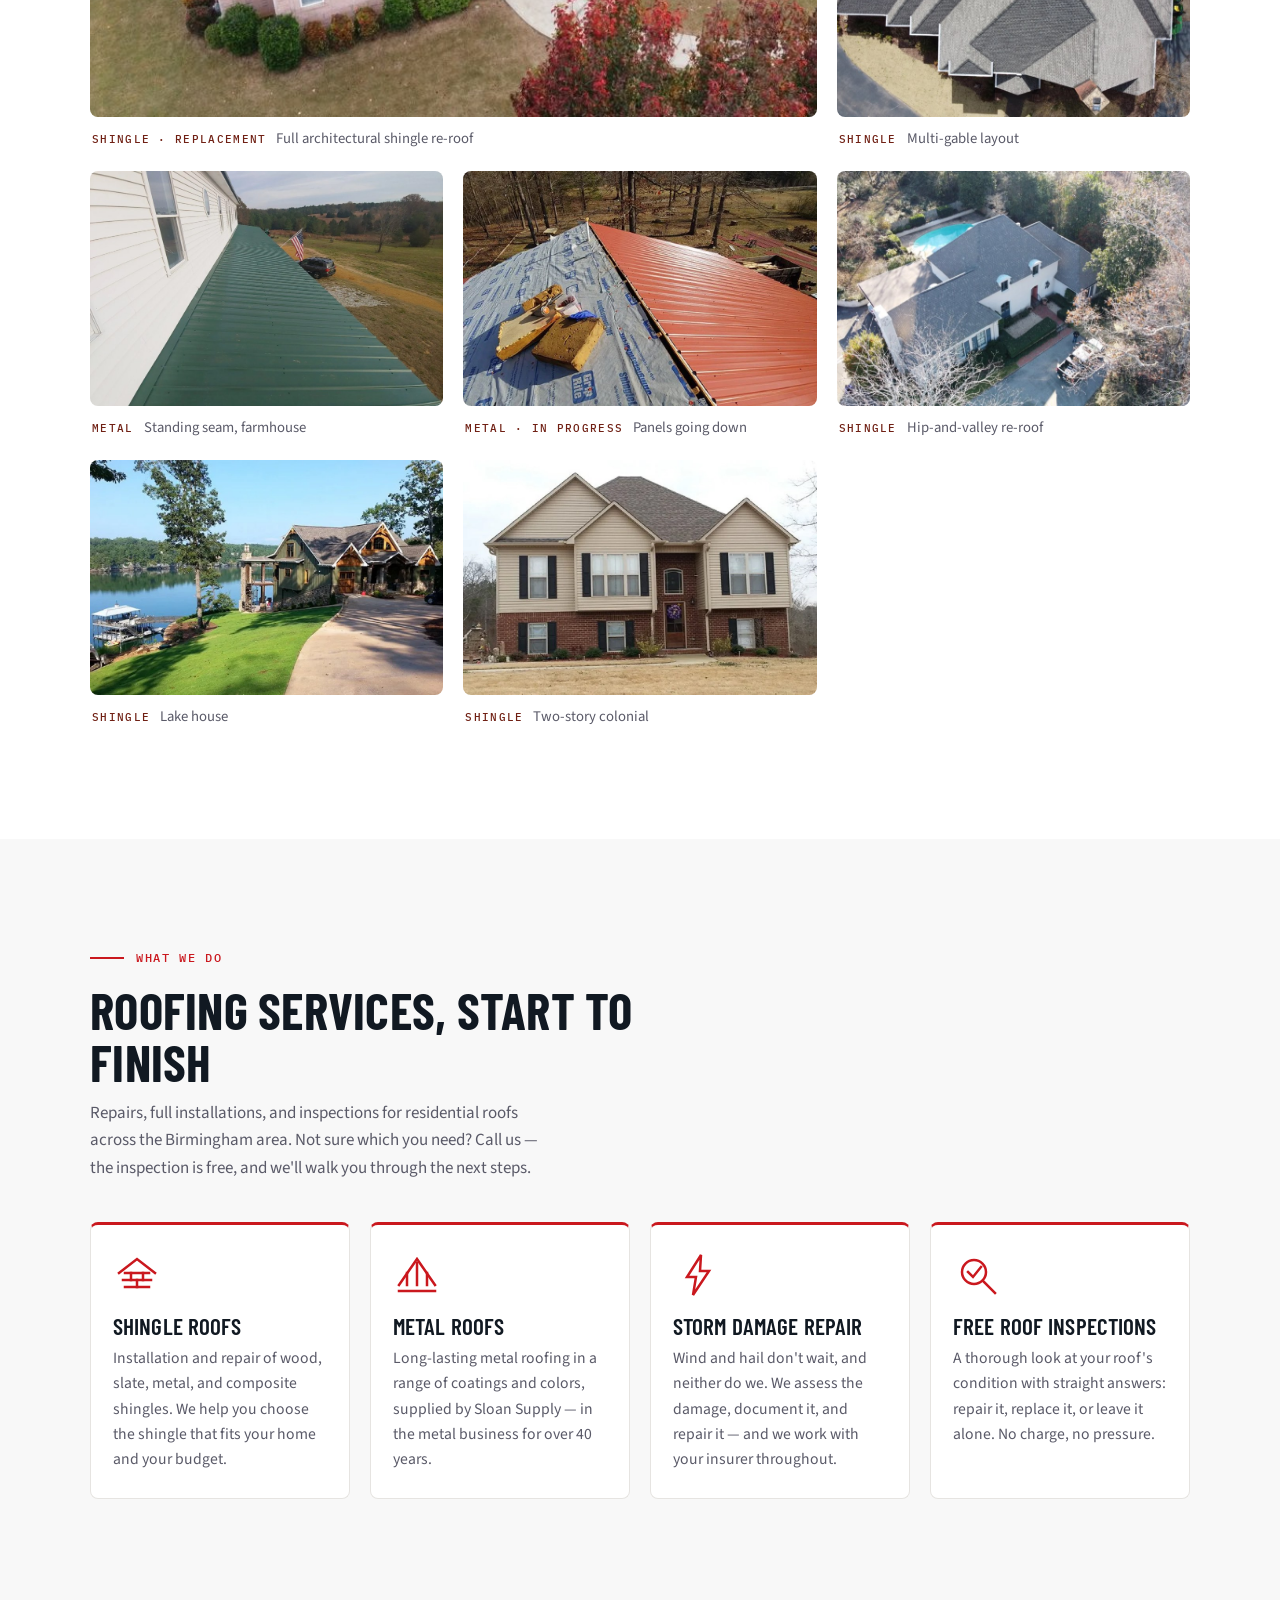
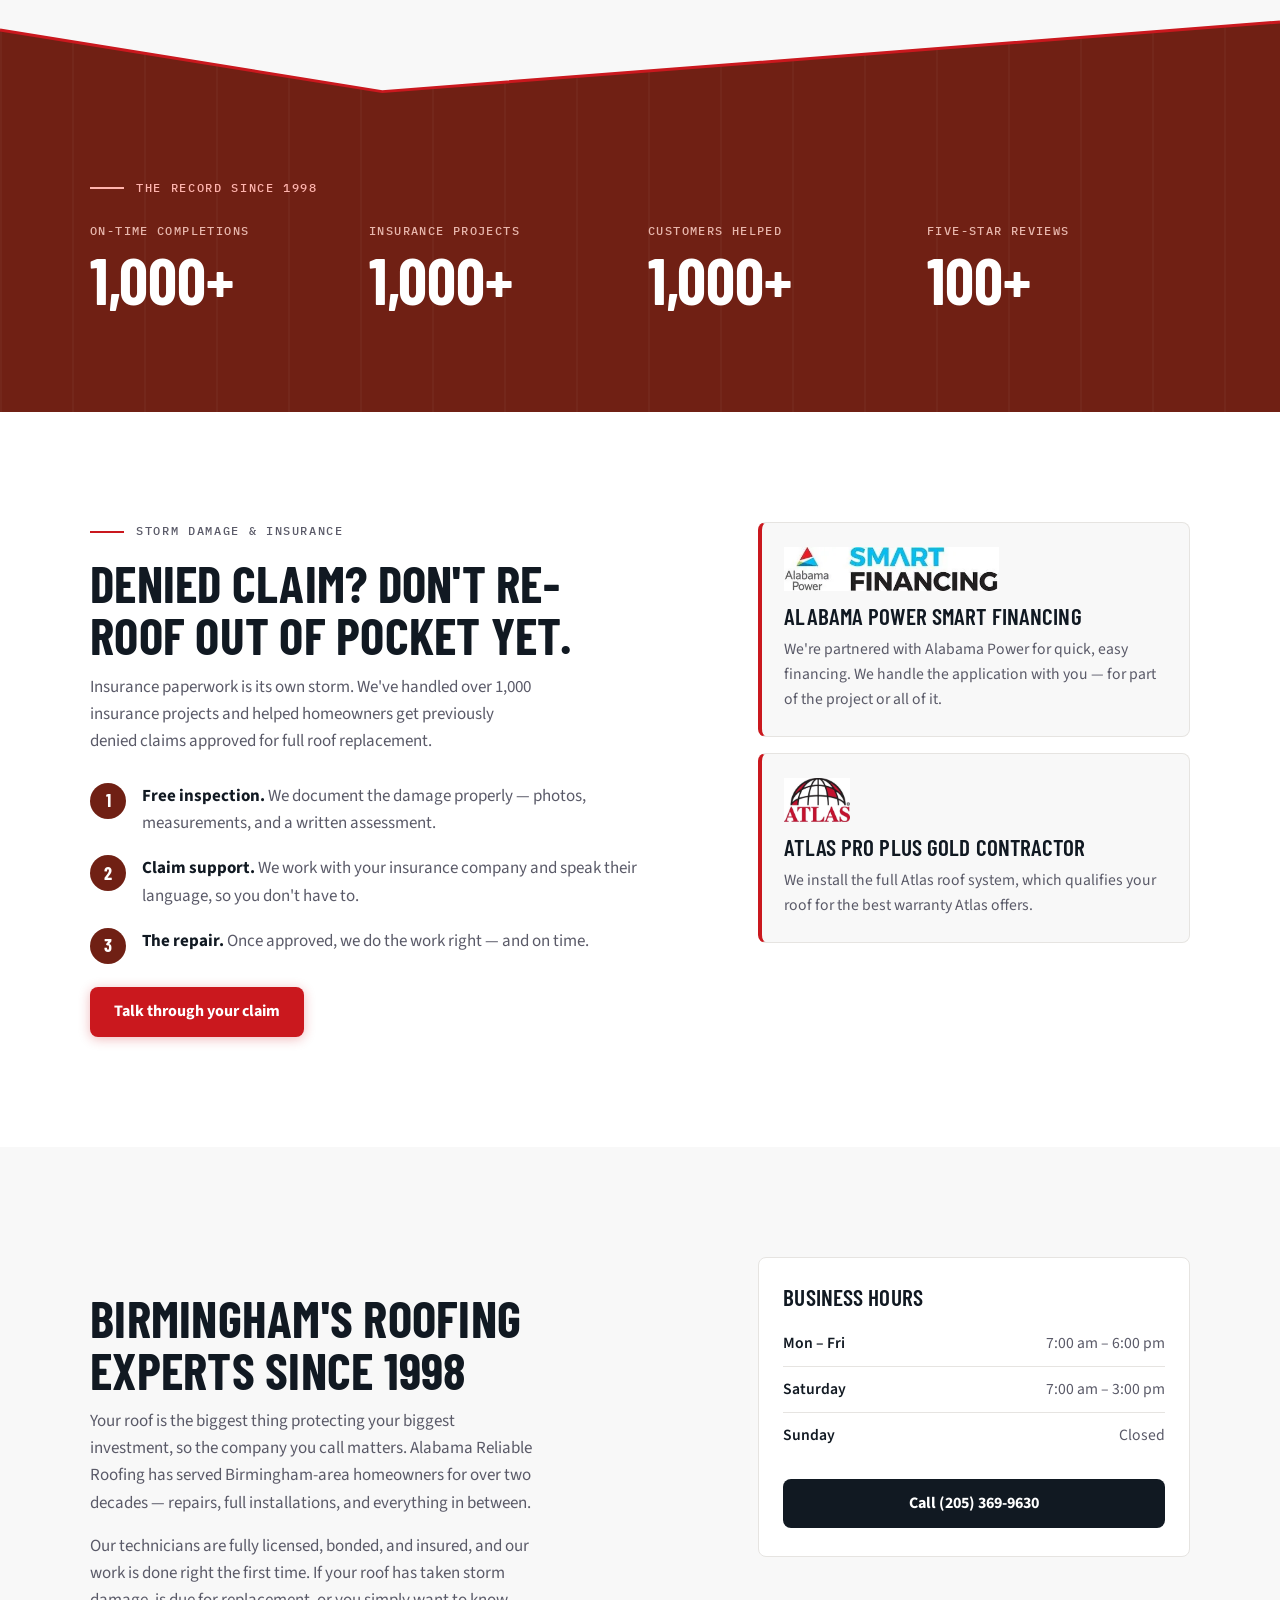
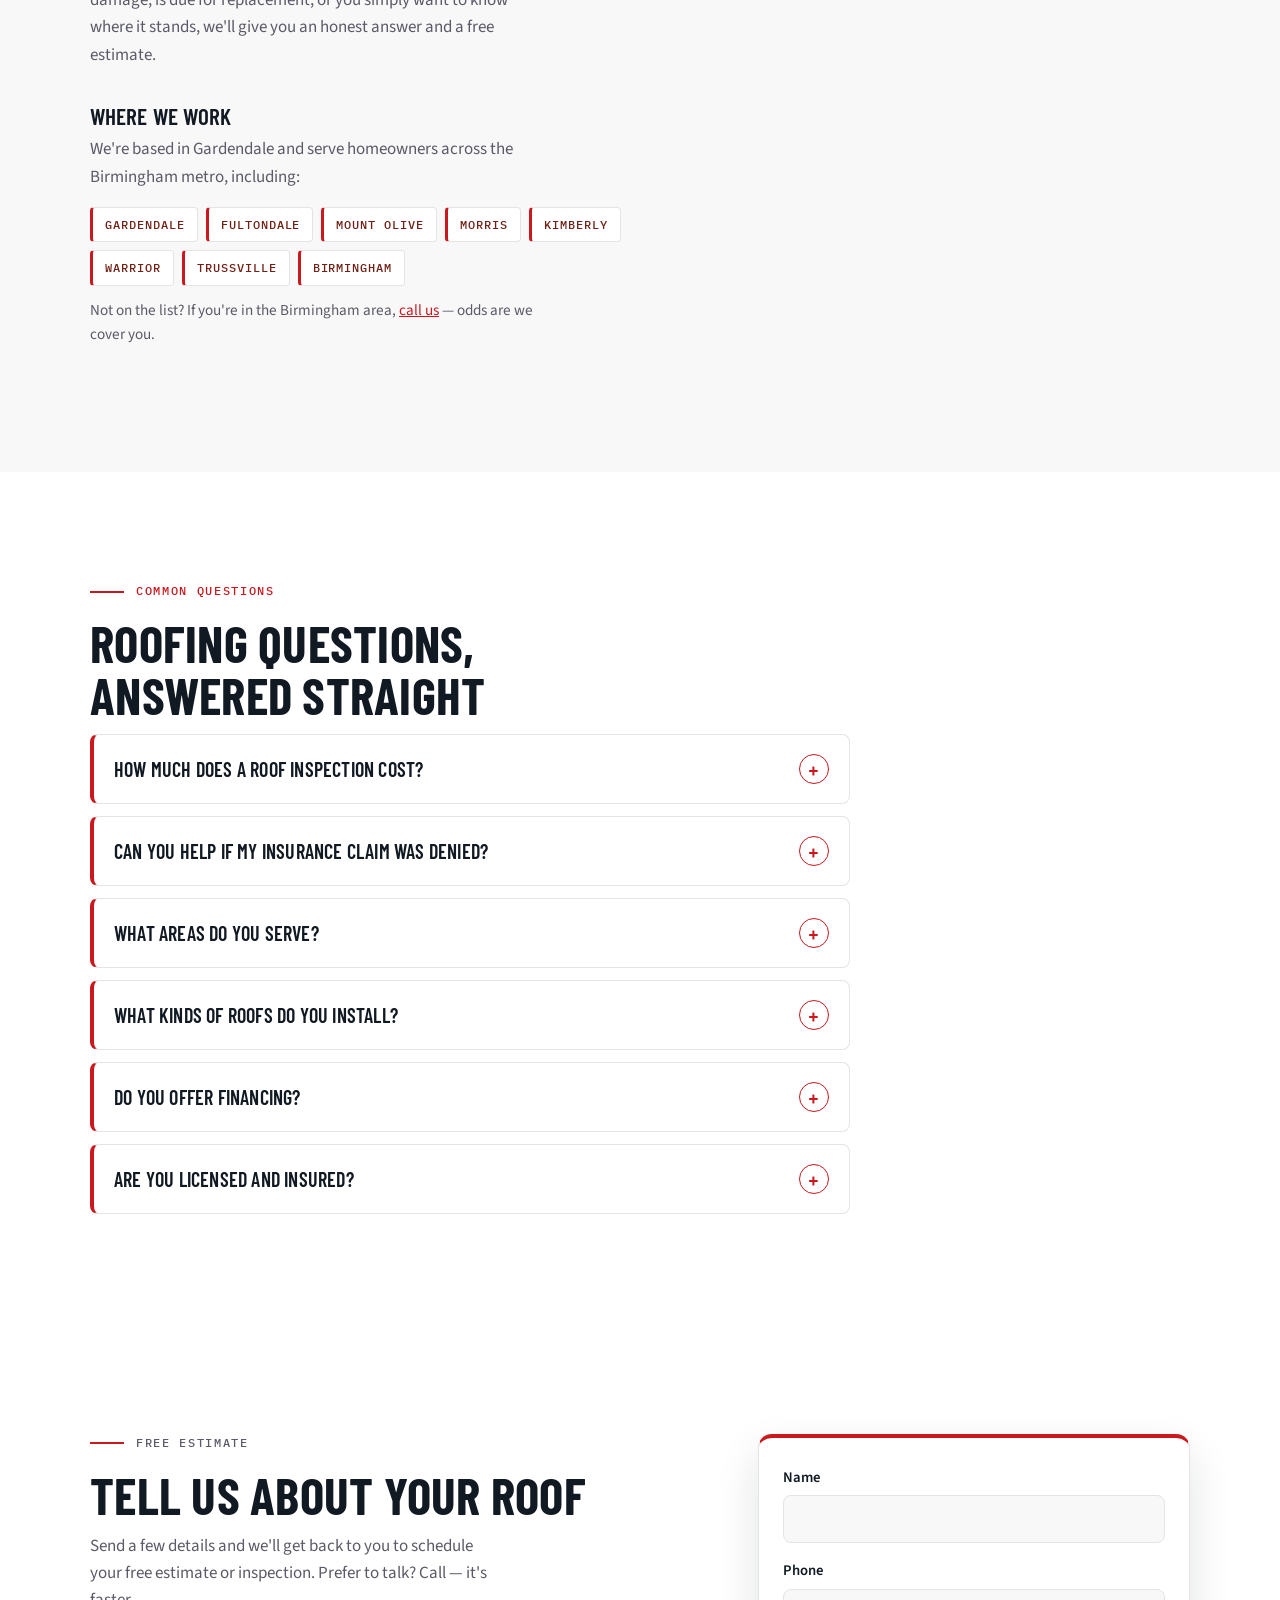
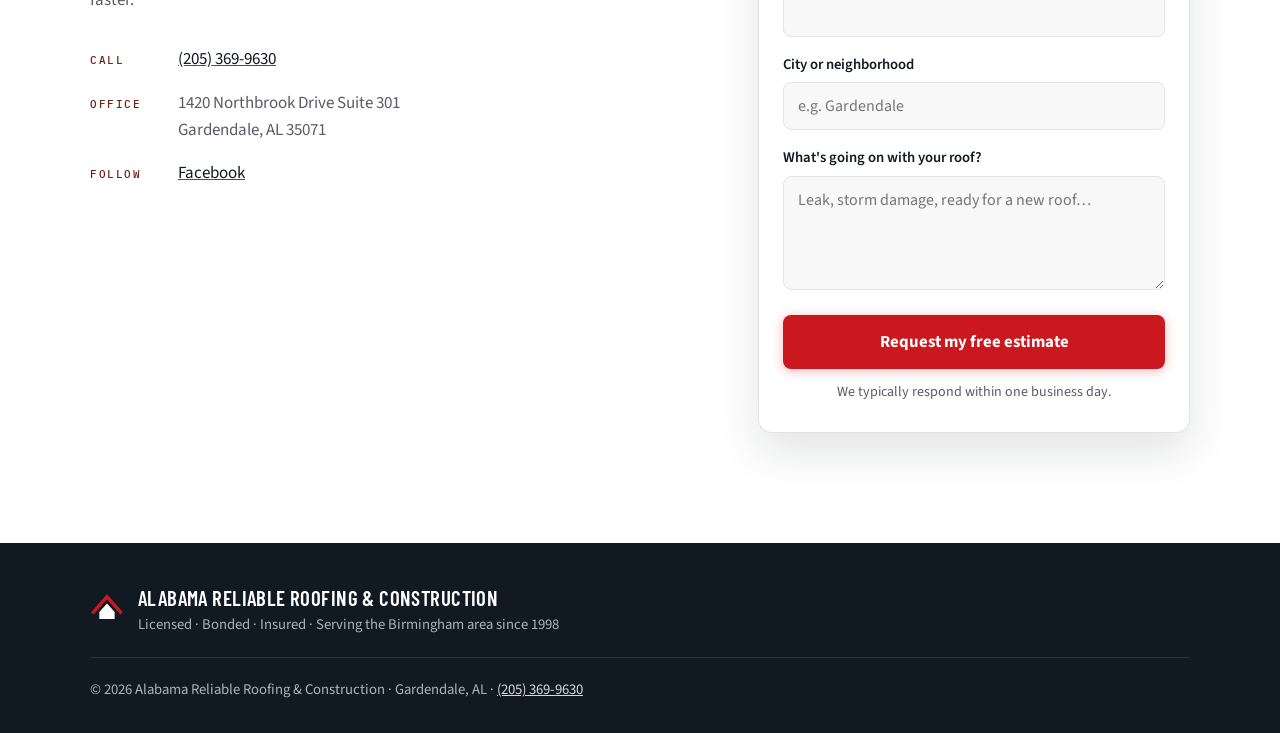
==== commit 9ef37b4d: "Remove contact@ email from site; phone and estimate form are the contact paths The domain mailbox wa" ====
--- a/index.html
+++ b/index.html
@@ -48,7 +48,6 @@
   "image": "https://arr284736.netlify.app/og.jpg",
   "logo": "https://arr284736.netlify.app/icon-512.png",
   "telephone": "+1-205-369-9630",
-  "email": "contact@alabamareliableroofing.com",
   "address": {
     "@type": "PostalAddress",
     "streetAddress": "1420 Northbrook Drive Suite 301",
@@ -417,7 +416,6 @@
       <p class="reveal">Send a few details and we'll get back to you to schedule your free estimate or inspection. Prefer to talk? Call &mdash; it's faster.</p>
       <ul class="contact-list reveal">
         <li><span class="contact-label">Call</span><a href="tel:+12053699630">(205) 369-9630</a></li>
-        <li><span class="contact-label">Email</span><a href="mailto:contact@alabamareliableroofing.com">contact@alabamareliableroofing.com</a></li>
         <li><span class="contact-label">Office</span><span>1420 Northbrook Drive Suite 301<br>Gardendale, AL 35071</span></li>
         <li><span class="contact-label">Follow</span><a href="https://facebook.com/Alabama-Reliable-Roofing-113484726121114" rel="noopener" target="_blank">Facebook</a></li>
       </ul>
